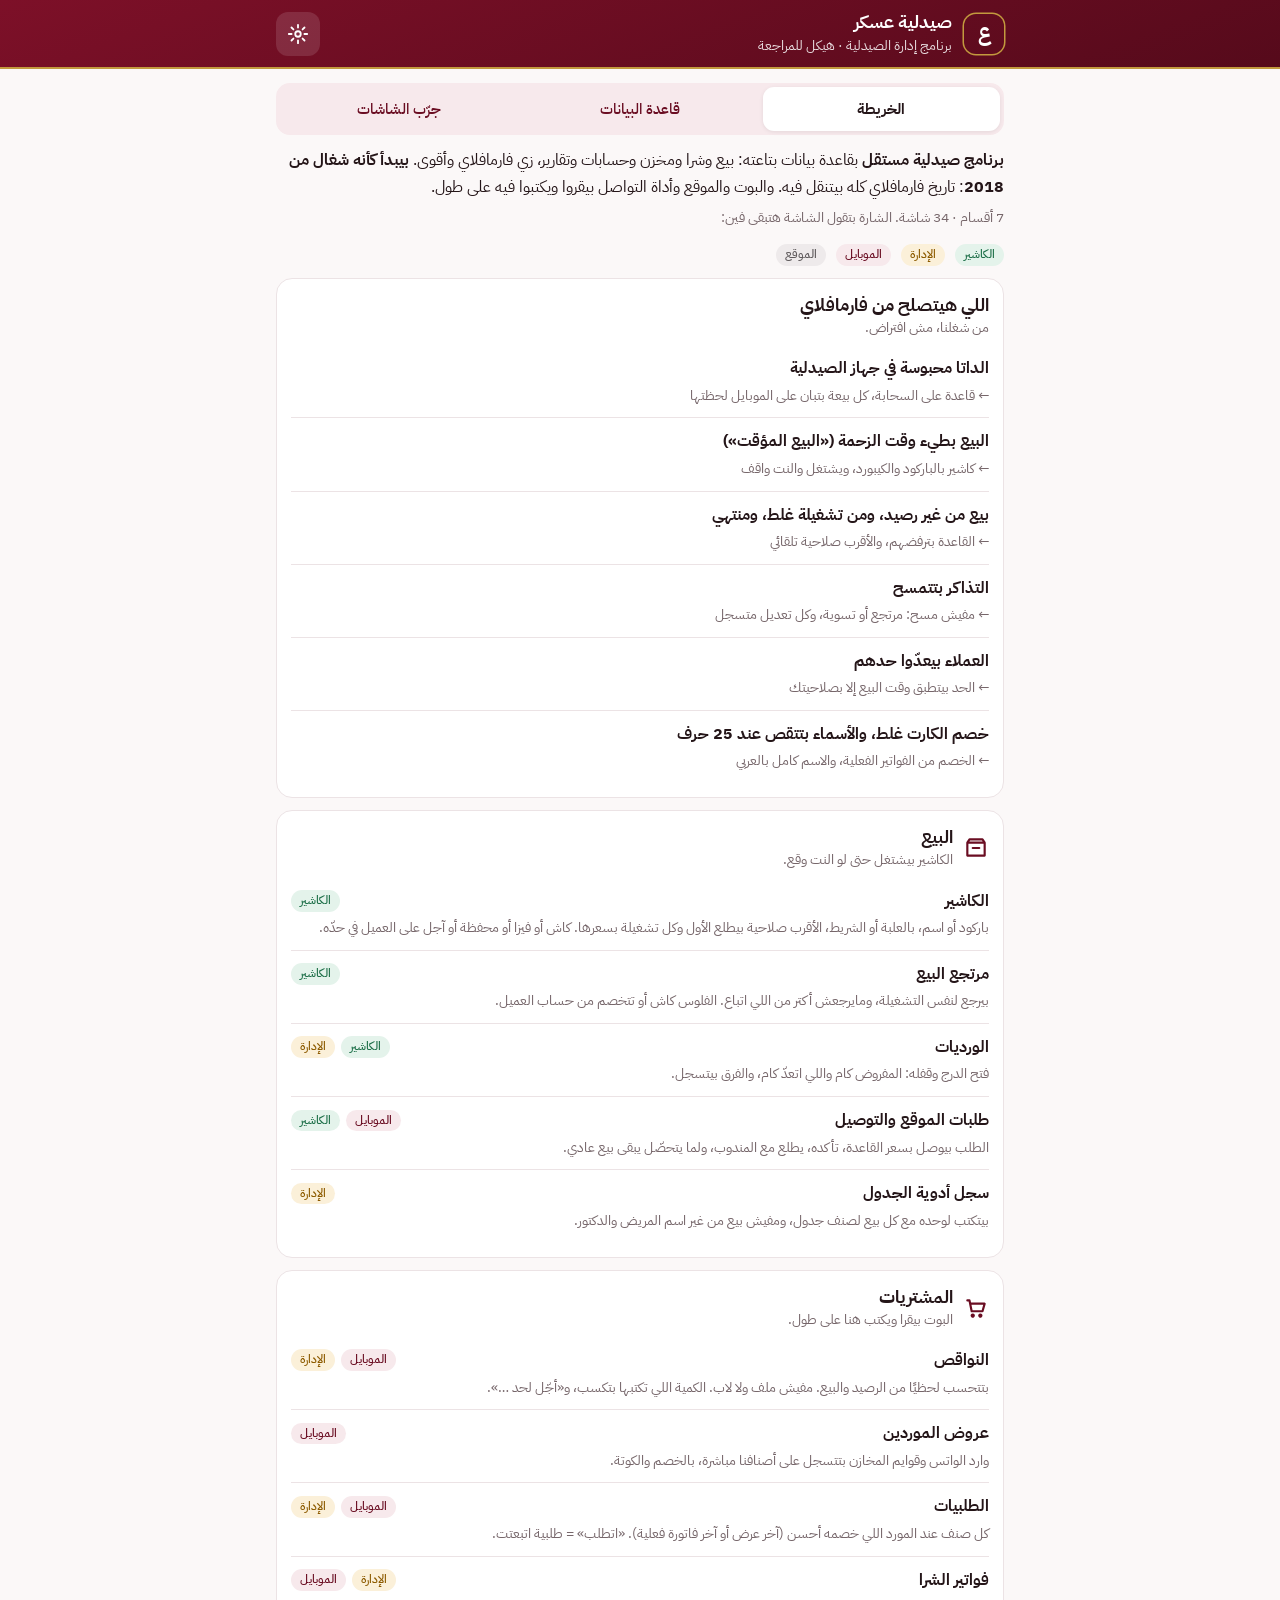
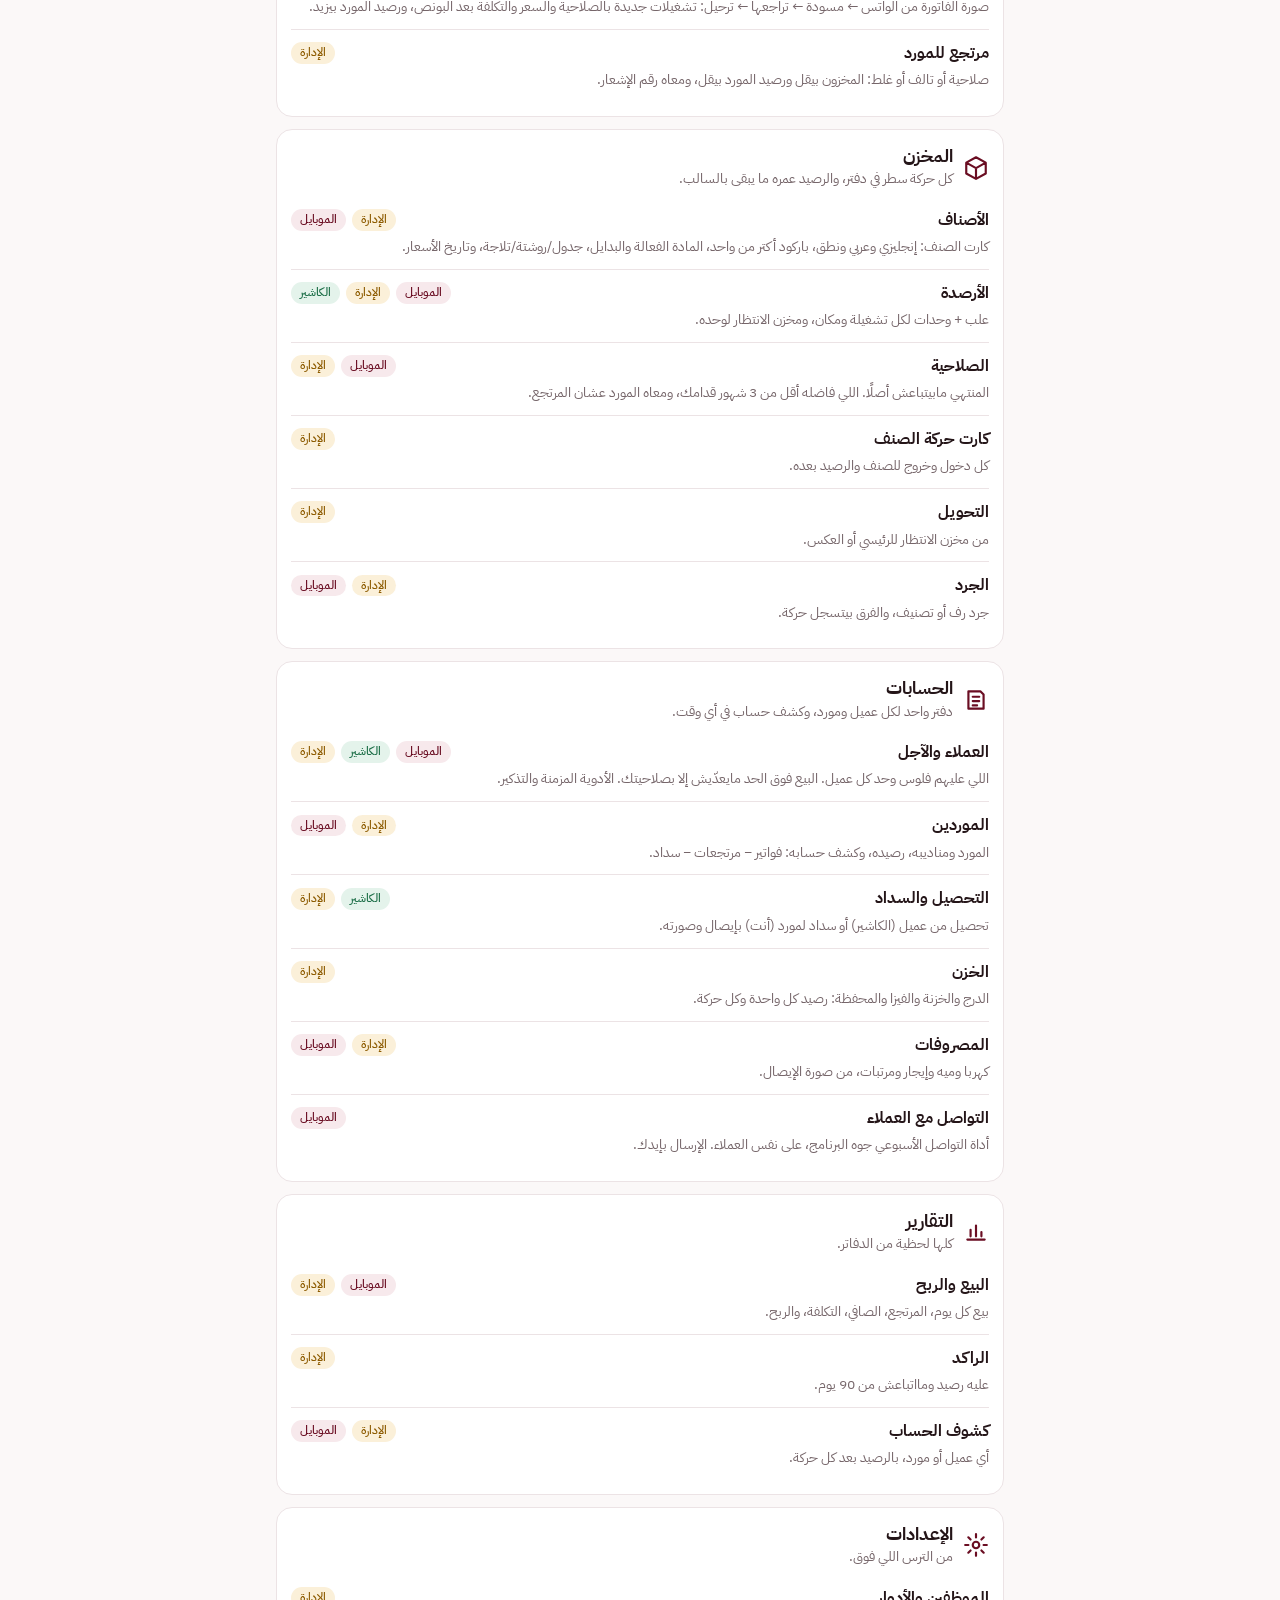
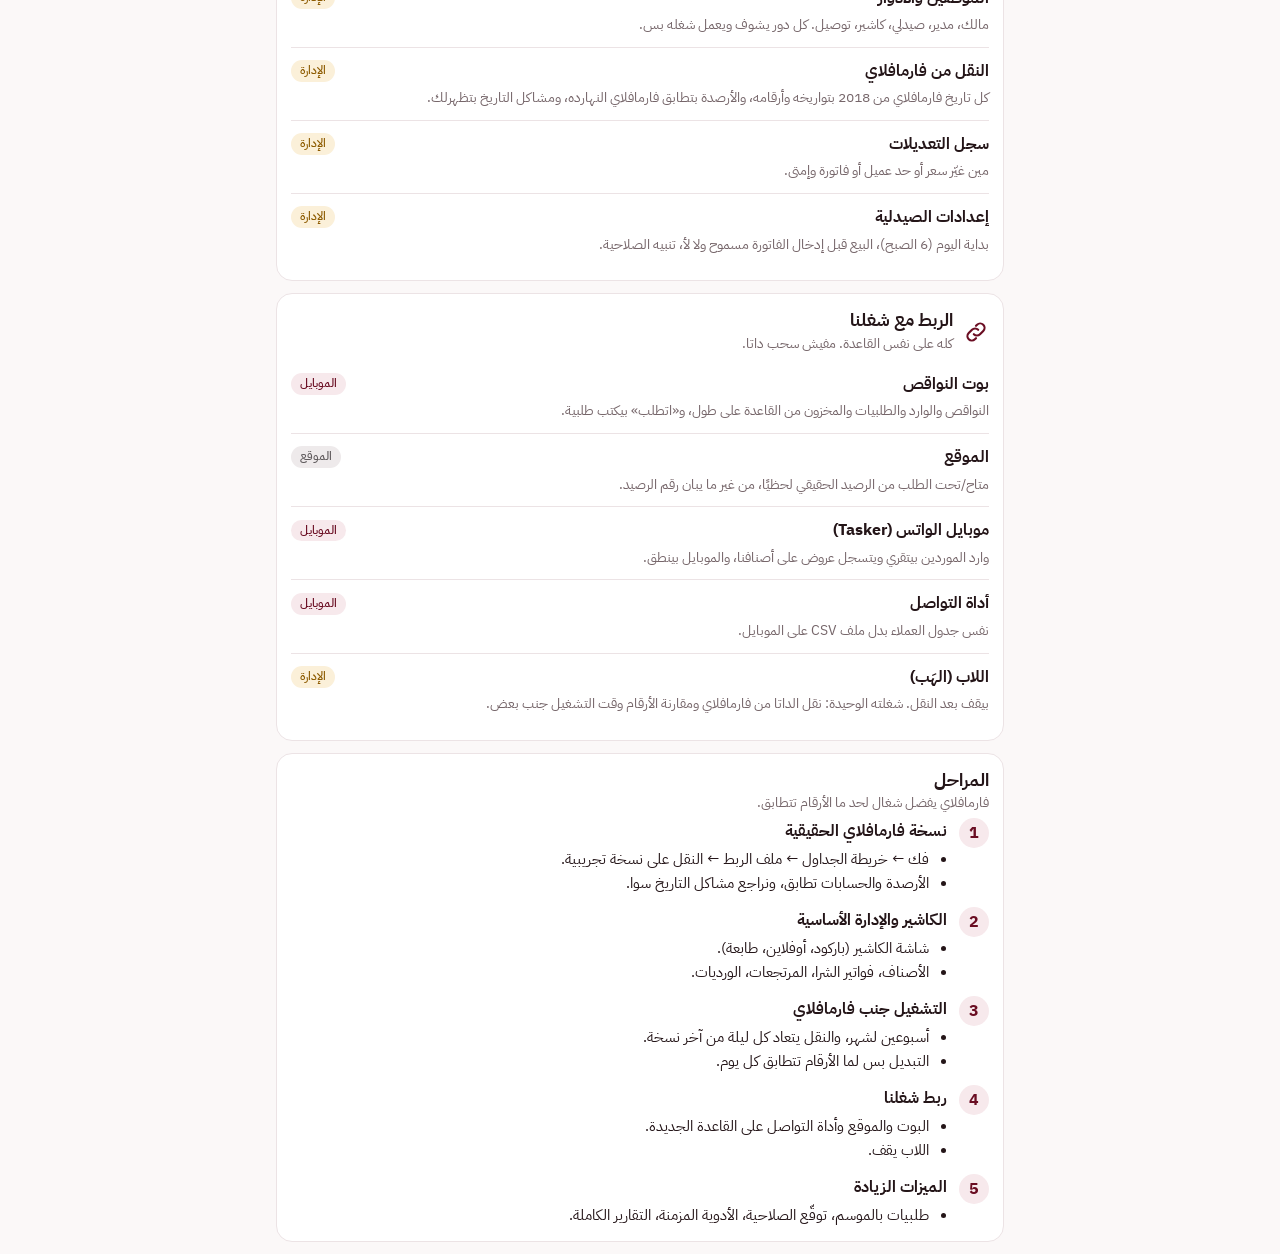
==== pharmacy-system/app/index.html @ 9828b098 "Import PharmaFly history so the new system starts as if running since 2018 The owner wants the stand" ====
<!doctype html>
<html lang="ar" dir="rtl">
<head>
<meta charset="utf-8">
<meta name="viewport" content="width=device-width, initial-scale=1, viewport-fit=cover">
<title>نظام صيدلية عسكر</title>
<meta name="claude:viewport-fit-sides" content="cover">
<meta name="theme-color" content="#7d1028">
<link rel="preconnect" href="https://fonts.googleapis.com">
<link rel="preconnect" href="https://fonts.gstatic.com" crossorigin>
<link href="https://fonts.googleapis.com/css2?family=IBM+Plex+Sans+Arabic:wght@400;500;700&family=IBM+Plex+Mono:wght@400;500&display=swap" rel="stylesheet">
<style>
/* Layout: برنامج صيدلية مستقل. 3 طرق عرض: الخريطة (الأقسام والشاشات)، القاعدة (الجداول والقواعد)، جرّب الشاشات.
   الألوان نفس tokens بوت النواقص (ar/app.css)، ومعاها نسخة ليلي. */
:root {
  --crimson: #7d1028;
  --crimson-deep: #560a1b;
  --accent-ink: #6a0d22;
  --rose: #f7e9ec;
  --rose-line: #ead2d8;
  --gold: #c39a3e;
  --paper: #fbf8f8;
  --card: #ffffff;
  --ink: #241518;
  --muted: #76666a;
  --line: #ece3e5;
  --good: #1d6f48;
  --good-bg: #e4f3eb;
  --warn: #8d5b00;
  --warn-bg: #fbf0d9;
  --bad: #a3162f;
  --bad-bg: #fbe4e8;
  --idle: #5f5a5c;
  --idle-bg: #eeeaeb;
  --on-bar: #ffffff;
  --bar: #7d1028;
  --font: 'IBM Plex Sans Arabic', system-ui, -apple-system, 'Segoe UI', Tahoma, sans-serif;
  --mono: 'IBM Plex Mono', ui-monospace, 'SFMono-Regular', Menlo, Consolas, monospace;
  --radius: 16px;
  --nav-h: 68px;
}
@media (prefers-color-scheme: dark) {
  :root:not([data-theme="light"]) {
    --crimson: #7d1028; --crimson-deep: #4a0817; --accent-ink: #f2a7b6; --rose: #3a1f26; --rose-line: #55313b;
    --gold: #d4b05a; --paper: #171012; --card: #22181b; --ink: #f4eaec; --muted: #bba8ad; --line: #3a2b2f;
    --good: #7fd6a6; --good-bg: #173326; --warn: #f1c86f; --warn-bg: #3a2d10; --bad: #ff9aab; --bad-bg: #401a22;
    --idle: #c9c0c2; --idle-bg: #34292c; --on-bar: #ffffff; --bar: #c4465f; color-scheme: dark;
  }
}
:root[data-theme="dark"] {
  --crimson: #7d1028; --crimson-deep: #4a0817; --accent-ink: #f2a7b6; --rose: #3a1f26; --rose-line: #55313b;
  --gold: #d4b05a; --paper: #171012; --card: #22181b; --ink: #f4eaec; --muted: #bba8ad; --line: #3a2b2f;
  --good: #7fd6a6; --good-bg: #173326; --warn: #f1c86f; --warn-bg: #3a2d10; --bad: #ff9aab; --bad-bg: #401a22;
  --idle: #c9c0c2; --idle-bg: #34292c; --on-bar: #ffffff; --bar: #c4465f; color-scheme: dark;
}
* { box-sizing: border-box; }
html { -webkit-tap-highlight-color: transparent; }
body { margin: 0; font-family: var(--font); font-size: 16px; line-height: 1.65; background: var(--paper); color: var(--ink); }
body.try { padding-bottom: calc(var(--nav-h) + 16px + env(safe-area-inset-bottom, 0px)); }
body::before { content: ""; position: fixed; inset: 0 0 auto; height: env(safe-area-inset-top, 0px); z-index: 30; background: var(--crimson); }
.wrap { max-width: 760px; margin: 0 auto; padding-left: max(16px, env(safe-area-inset-left, 0px)); padding-right: max(16px, env(safe-area-inset-right, 0px)); }
button { font: inherit; cursor: pointer; }
:focus-visible { outline: 3px solid var(--gold); outline-offset: 2px; }
h1, h2, h3 { text-wrap: balance; line-height: 1.35; }
h2 { font-size: 1.12rem; margin: 0; }
h3 { font-size: 0.98rem; margin: 0; }
p { margin: 0; }
.hint { color: var(--muted); font-size: 0.9rem; }
.num, .stat b { font-variant-numeric: tabular-nums; direction: ltr; unicode-bidi: isolate; }
.mono { font-family: var(--mono); font-size: 0.78rem; direction: ltr; unicode-bidi: isolate; color: var(--muted); overflow-wrap: anywhere; }

/* app bar */
.appbar { position: sticky; top: env(safe-area-inset-top, 0px); z-index: 20; background: linear-gradient(160deg, var(--crimson) 0%, var(--crimson-deep) 100%); color: var(--on-bar); border-bottom: 2px solid var(--gold); }
.appbar .wrap { display: flex; align-items: center; gap: 12px; padding-block: 10px; }
.mark { width: 40px; height: 40px; flex: none; border-radius: 12px; display: grid; place-items: center; box-shadow: 0 0 0 1.5px var(--gold); font-weight: 700; font-size: 1.25rem; }
.appbar .titles { flex: 1; min-width: 0; }
.appbar h1 { margin: 0; font-size: 1.15rem; }
.appbar p { font-size: 0.85rem; opacity: 0.85; }
.icon-btn { width: 44px; height: 44px; flex: none; border: 0; border-radius: 12px; display: grid; place-items: center; background: rgba(255,255,255,.12); color: var(--on-bar); }
.icon-btn[aria-pressed="true"] { background: rgba(255,255,255,.28); }
.icon-btn svg { width: 22px; height: 22px; }

/* modes */
.modes { display: flex; gap: 4px; padding: 4px; margin-block: 14px 12px; background: var(--rose); border-radius: 14px; }
.modes button { flex: 1; min-height: 44px; border: 0; border-radius: 11px; background: transparent; color: var(--accent-ink); font-weight: 500; font-size: 0.92rem; }
.modes button[aria-pressed="true"] { background: var(--card); color: var(--ink); font-weight: 700; box-shadow: 0 1px 4px rgba(0,0,0,.08); }
.banner { font-size: 0.85rem; color: var(--warn); background: var(--warn-bg); border-radius: 10px; padding: 8px 12px; margin-bottom: 12px; }

/* badges */
.badge { display: inline-flex; align-items: center; padding: 1px 9px; border-radius: 999px; font-size: 0.75rem; font-weight: 500; white-space: nowrap; }
.a-pos { color: var(--good); background: var(--good-bg); }
.a-admin { color: var(--warn); background: var(--warn-bg); }
.a-mobile { color: var(--accent-ink); background: var(--rose); }
.a-web { color: var(--idle); background: var(--idle-bg); }
.legend { display: flex; flex-wrap: wrap; gap: 6px 10px; margin-top: 8px; }

/* map + db */
.lead { display: grid; gap: 6px; margin-bottom: 12px; }
.section { background: var(--card); border: 1px solid var(--line); border-radius: var(--radius); padding: 14px; margin-bottom: 12px; }
.section > header { display: flex; align-items: center; gap: 10px; margin-bottom: 4px; }
.section > header svg { width: 26px; height: 26px; color: var(--accent-ink); flex: none; }
.section > header .why { font-size: 0.85rem; color: var(--muted); }
.rows { display: grid; margin-top: 6px; }
.row { display: grid; grid-template-columns: minmax(0, 1fr) auto; gap: 2px 10px; padding-block: 10px; border-top: 1px solid var(--line); }
.row:first-child { border-top: 0; }
.row .name { font-weight: 700; min-width: 0; }
.row .tags { display: flex; gap: 6px; flex-wrap: wrap; justify-content: flex-end; align-items: center; }
.row .what { grid-column: 1 / -1; color: var(--muted); font-size: 0.9rem; min-width: 0; }
.row .mono { grid-column: 1 / -1; }
.rules { margin: 0; padding-inline-start: 20px; display: grid; gap: 6px; }
.rules li::marker { color: var(--gold); font-weight: 700; }
.flow { display: grid; gap: 6px; margin-top: 8px; }
.flow .step { display: grid; grid-template-columns: auto minmax(0, 1fr); gap: 10px; align-items: start; }
.flow .step b { color: var(--accent-ink); }
.flow .arrow { color: var(--gold); font-weight: 700; }
.phases { display: grid; gap: 12px; }
.phase { display: grid; grid-template-columns: auto minmax(0, 1fr); gap: 4px 12px; align-items: start; }
.phase .k { width: 30px; height: 30px; border-radius: 50%; display: grid; place-items: center; background: var(--rose); color: var(--accent-ink); font-weight: 700; }
.phase .goal { font-weight: 700; }
.phase ul { margin: 2px 0 0; padding-inline-start: 18px; font-size: 0.92rem; }

/* try */
.chips { display: flex; gap: 6px; overflow-x: auto; padding-bottom: 6px; margin-bottom: 10px; scrollbar-width: thin; }
.chip { flex: none; min-height: 40px; border: 1px solid var(--rose-line); background: var(--rose); color: var(--accent-ink); border-radius: 999px; padding: 4px 14px; font-size: 0.9rem; }
.chip[aria-pressed="true"] { background: var(--crimson); border-color: var(--crimson); color: var(--on-bar); }
.card { background: var(--card); border: 1px solid var(--line); border-radius: var(--radius); padding: 14px; margin-bottom: 12px; }
.card > header { display: flex; justify-content: space-between; align-items: center; gap: 8px; flex-wrap: wrap; margin-bottom: 6px; }
.list { display: grid; margin-top: 8px; }
.item { display: grid; grid-template-columns: minmax(0, 1fr) auto; gap: 0 10px; padding-block: 9px; border-top: 1px solid var(--line); }
.item:first-child { border-top: 0; }
.item .t { font-weight: 500; min-width: 0; overflow-wrap: anywhere; }
.item .s { color: var(--muted); font-size: 0.85rem; grid-column: 1; min-width: 0; }
.item .v { grid-row: 1 / span 2; grid-column: 2; align-self: center; text-align: left; font-weight: 700; }
.item.total { border-top: 2px solid var(--ink); }
.pill { font-size: 0.75rem; padding: 1px 8px; border-radius: 999px; font-weight: 500; white-space: nowrap; }
.p-red { color: var(--bad); background: var(--bad-bg); }
.p-yellow { color: var(--warn); background: var(--warn-bg); }
.p-green { color: var(--good); background: var(--good-bg); }
.stats { display: grid; grid-template-columns: repeat(3, minmax(0, 1fr)); gap: 8px; margin-block: 8px; }
.stat { background: var(--rose); border-radius: 12px; padding: 8px 10px; min-width: 0; }
.stat b { display: block; font-size: 1.15rem; color: var(--accent-ink); }
.stat span { font-size: 0.8rem; color: var(--muted); }
.meter { display: block; height: 8px; border-radius: 99px; background: var(--line); overflow: hidden; margin-top: 4px; }
.meter i { display: block; height: 100%; background: var(--good); border-radius: 99px; }
.meter i.over { background: var(--bad); }
.meter i.near { background: var(--warn); }
.bars { display: grid; grid-template-columns: repeat(9, minmax(0, 1fr)); gap: 6px; align-items: end; height: 120px; margin-top: 10px; }
.bars div { display: grid; grid-template-rows: 1fr auto; height: 100%; gap: 4px; min-width: 0; }
.bars i { align-self: end; display: block; background: var(--bar); border-radius: 6px 6px 2px 2px; }
.bars i.now { background: var(--gold); }
.bars span { font-size: 0.7rem; color: var(--muted); text-align: center; font-variant-numeric: tabular-nums; }
.btnrow { display: flex; gap: 8px; flex-wrap: wrap; margin-top: 10px; }
.btn { min-height: 44px; border: 0; border-radius: 12px; padding: 8px 14px; background: var(--crimson); color: var(--on-bar); font-weight: 500; }
.btn.ghost { background: var(--rose); color: var(--accent-ink); }
.note { font-size: 0.85rem; color: var(--muted); border-top: 1px dashed var(--line); margin-top: 10px; padding-top: 8px; }
.scan { display: flex; align-items: center; gap: 8px; border: 1px dashed var(--rose-line); border-radius: 12px; padding: 10px 12px; color: var(--muted); margin-bottom: 4px; }
.scan svg { width: 22px; height: 22px; flex: none; color: var(--accent-ink); }
.offline { display: flex; align-items: center; gap: 8px; font-size: 0.85rem; color: var(--warn); background: var(--warn-bg); border-radius: 10px; padding: 6px 10px; margin-bottom: 8px; }
.offline::before { content: ""; width: 8px; height: 8px; border-radius: 50%; background: var(--warn); flex: none; }

/* bottom nav */
.bottomnav { position: fixed; inset: auto 0 0; z-index: 25; background: var(--card); border-top: 1px solid var(--line); padding-bottom: env(safe-area-inset-bottom, 0px); padding-left: max(4px, env(safe-area-inset-left, 0px)); padding-right: max(4px, env(safe-area-inset-right, 0px)); }
.bottomnav .in { max-width: 760px; margin: 0 auto; display: grid; grid-template-columns: repeat(5, 1fr); height: var(--nav-h); }
.bottomnav button { border: 0; background: transparent; color: var(--muted); display: grid; place-items: center; align-content: center; gap: 2px; font-size: 0.8rem; min-width: 0; }
.bottomnav button svg { width: 24px; height: 24px; }
.bottomnav button[aria-pressed="true"] { color: var(--accent-ink); font-weight: 700; }
@media (prefers-reduced-motion: no-preference) { .chip, .modes button, .bottomnav button { transition: background .15s, color .15s; } }
</style>
</head>
<body>
<header class="appbar">
  <div class="wrap">
    <div class="mark" aria-hidden="true">ع</div>
    <div class="titles">
      <h1>صيدلية عسكر</h1>
      <p>برنامج إدارة الصيدلية · هيكل للمراجعة</p>
    </div>
    <button id="gearBtn" class="icon-btn" type="button" aria-pressed="false" aria-label="الإعدادات" title="الإعدادات">
      <svg viewBox="0 0 24 24" aria-hidden="true"><circle cx="12" cy="12" r="3" fill="none" stroke="currentColor" stroke-width="2"/><path d="M12 2v3M12 19v3M2 12h3M19 12h3M4.9 4.9l2.1 2.1M17 17l2.1 2.1M4.9 19.1L7 17M17 7l2.1-2.1" stroke="currentColor" stroke-width="2" stroke-linecap="round"/></svg>
    </button>
  </div>
</header>

<div class="wrap">
  <div class="modes" role="group" aria-label="طريقة العرض">
    <button id="modeMap" type="button" aria-pressed="true">الخريطة</button>
    <button id="modeDb" type="button" aria-pressed="false">قاعدة البيانات</button>
    <button id="modeTry" type="button" aria-pressed="false">جرّب الشاشات</button>
  </div>
  <main id="mapView"></main>
  <main id="dbView" hidden></main>
  <main id="tryView" hidden>
    <p class="banner">كل الأرقام والأسماء هنا أمثلة للتوضيح، مش داتا الصيدلية.</p>
    <div id="chips" class="chips" role="group" aria-label="شاشات القسم"></div>
    <div id="panel"></div>
  </main>
</div>

<nav class="bottomnav" id="bottomNav" aria-label="الأقسام" hidden><div class="in" id="navIn"></div></nav>

<script>
'use strict';
// ====================================================================================================
// الهيكل كله هنا: الأقسام ← الشاشات. لكل شاشة: بتعمل إيه، فين (كاشير/إدارة/موبايل/موقع)، وجداولها في القاعدة.
// ====================================================================================================
const APP = {
  pos: ['الكاشير', 'a-pos'],
  admin: ['الإدارة', 'a-admin'],
  mobile: ['الموبايل', 'a-mobile'],
  web: ['الموقع', 'a-web']
};
const ICON = {
  sales: '<path d="M4 7h16v12H4zM4 7l2-3h12l2 3M9 12h6" fill="none" stroke="currentColor" stroke-width="2" stroke-linejoin="round" stroke-linecap="round"/>',
  purchases: '<path d="M4 5h2l2 10h10l2-7H7M10 19a1 1 0 1 0 0 .01M17 19a1 1 0 1 0 0 .01" fill="none" stroke="currentColor" stroke-width="2" stroke-linejoin="round" stroke-linecap="round"/>',
  stock: '<path d="M3 8l9-5 9 5v10l-9 5-9-5zM3 8l9 5 9-5M12 13v10" fill="none" stroke="currentColor" stroke-width="2" stroke-linejoin="round"/>',
  accounts: '<path d="M5 4h11l3 3v13H5zM9 9h6M9 13h6M9 17h4" fill="none" stroke="currentColor" stroke-width="2" stroke-linejoin="round" stroke-linecap="round"/>',
  reports: '<path d="M4 19h16M7 16V10M12 16V6M17 16v-4" fill="none" stroke="currentColor" stroke-width="2" stroke-linejoin="round" stroke-linecap="round"/>',
  settings: '<circle cx="12" cy="12" r="3" fill="none" stroke="currentColor" stroke-width="2"/><path d="M12 2v3M12 19v3M2 12h3M19 12h3M4.9 4.9l2.1 2.1M17 17l2.1 2.1M4.9 19.1L7 17M17 7l2.1-2.1" stroke="currentColor" stroke-width="2" stroke-linecap="round"/>',
  links: '<path d="M10 14a4 4 0 0 0 5.7 0l3-3a4 4 0 0 0-5.7-5.7l-1 1M14 10a4 4 0 0 0-5.7 0l-3 3a4 4 0 0 0 5.7 5.7l1-1" fill="none" stroke="currentColor" stroke-width="2" stroke-linecap="round"/>',
  scan: '<path d="M4 7V4h3M17 4h3v3M20 17v3h-3M7 20H4v-3M7 8v8M10 8v8M13 8v8M16 8v8" fill="none" stroke="currentColor" stroke-width="2" stroke-linecap="round"/>'
};

const SECTIONS = [
  {
    id: 'sales', label: 'البيع', icon: 'sales', why: 'الكاشير بيشتغل حتى لو النت وقع.',
    tabs: [
      { id: 'pos', label: 'الكاشير', apps: ['pos'], db: 'post_sale · sales · sale_lines · sale_payments', what: 'باركود أو اسم، بالعلبة أو الشريط، الأقرب صلاحية بيطلع الأول وكل تشغيلة بسعرها. كاش أو فيزا أو محفظة أو آجل على العميل في حدّه.' },
      { id: 'sreturn', label: 'مرتجع البيع', apps: ['pos'], db: 'post_sale_return · sale_returns', what: 'بيرجع لنفس التشغيلة، ومايرجعش أكتر من اللي اتباع. الفلوس كاش أو تتخصم من حساب العميل.' },
      { id: 'shifts', label: 'الورديات', apps: ['pos', 'admin'], db: 'open_shift · close_shift · shifts', what: 'فتح الدرج وقفله: المفروض كام واللي اتعدّ كام، والفرق بيتسجل.' },
      { id: 'online', label: 'طلبات الموقع والتوصيل', apps: ['mobile', 'pos'], db: 'online_orders · store_place_order', what: 'الطلب بيوصل بسعر القاعدة، تأكده، يطلع مع المندوب، ولما يتحصّل يبقى بيع عادي.' },
      { id: 'controlled', label: 'سجل أدوية الجدول', apps: ['admin'], db: 'controlled_register', what: 'بيتكتب لوحده مع كل بيع لصنف جدول، ومفيش بيع من غير اسم المريض والدكتور.' }
    ]
  },
  {
    id: 'purchases', label: 'المشتريات', icon: 'purchases', why: 'البوت بيقرا ويكتب هنا على طول.',
    tabs: [
      { id: 'shortages', label: 'النواقص', apps: ['mobile', 'admin'], db: 'v_shortages · item_stock_rules · shortage_marks', what: 'بتتحسب لحظيًا من الرصيد والبيع. مفيش ملف ولا لاب. الكمية اللي تكتبها بتكسب، و«أجّل لحد …».' },
      { id: 'offers', label: 'عروض الموردين', apps: ['mobile'], db: 'supplier_offers · supplier_item_names', what: 'وارد الواتس وقوايم المخازن بتتسجل على أصنافنا مباشرة، بالخصم والكوتة.' },
      { id: 'orders', label: 'الطلبيات', apps: ['mobile', 'admin'], db: 'purchase_orders · v_best_offer', what: 'كل صنف عند المورد اللي خصمه أحسن (آخر عرض أو آخر فاتورة فعلية). «اتطلب» = طلبية اتبعتت.' },
      { id: 'pinvoices', label: 'فواتير الشرا', apps: ['admin', 'mobile'], db: 'post_purchase_invoice · purchase_invoices', what: 'صورة الفاتورة من الواتس ← مسودة ← تراجعها ← ترحيل: تشغيلات جديدة بالصلاحية والسعر والتكلفة بعد البونص، ورصيد المورد بيزيد.' },
      { id: 'preturns', label: 'مرتجع للمورد', apps: ['admin'], db: 'post_purchase_return · purchase_returns', what: 'صلاحية أو تالف أو غلط: المخزون بيقل ورصيد المورد بيقل، ومعاه رقم الإشعار.' }
    ]
  },
  {
    id: 'stock', label: 'المخزن', icon: 'stock', why: 'كل حركة سطر في دفتر، والرصيد عمره ما يبقى بالسالب.',
    tabs: [
      { id: 'items', label: 'الأصناف', apps: ['admin', 'mobile'], db: 'items · item_barcodes · generics · price_changes', what: 'كارت الصنف: إنجليزي وعربي ونطق، باركود أكتر من واحد، المادة الفعالة والبدايل، جدول/روشتة/تلاجة، وتاريخ الأسعار.' },
      { id: 'balances', label: 'الأرصدة', apps: ['mobile', 'admin', 'pos'], db: 'v_stock · stock_balances', what: 'علب + وحدات لكل تشغيلة ومكان، ومخزن الانتظار لوحده.' },
      { id: 'expiry', label: 'الصلاحية', apps: ['mobile', 'admin'], db: 'v_expiring', what: 'المنتهي مابيتباعش أصلًا. اللي فاضله أقل من 3 شهور قدامك، ومعاه المورد عشان المرتجع.' },
      { id: 'itemcard', label: 'كارت حركة الصنف', apps: ['admin'], db: 'v_item_card · stock_moves', what: 'كل دخول وخروج للصنف والرصيد بعده.' },
      { id: 'transfers', label: 'التحويل', apps: ['admin'], db: 'post_transfer · transfers', what: 'من مخزن الانتظار للرئيسي أو العكس.' },
      { id: 'counts', label: 'الجرد', apps: ['admin', 'mobile'], db: 'post_stock_count · stock_counts', what: 'جرد رف أو تصنيف، والفرق بيتسجل حركة.' }
    ]
  },
  {
    id: 'accounts', label: 'الحسابات', icon: 'accounts', why: 'دفتر واحد لكل عميل ومورد، وكشف حساب في أي وقت.',
    tabs: [
      { id: 'customers', label: 'العملاء والآجل', apps: ['mobile', 'pos', 'admin'], db: 'customers · party_ledger · v_customer_dues', what: 'اللي عليهم فلوس وحد كل عميل. البيع فوق الحد مايعدّيش إلا بصلاحيتك. الأدوية المزمنة والتذكير.' },
      { id: 'suppliers', label: 'الموردين', apps: ['admin', 'mobile'], db: 'suppliers · supplier_reps · v_supplier_balances', what: 'المورد ومناديبه، رصيده، وكشف حسابه: فواتير − مرتجعات − سداد.' },
      { id: 'payments', label: 'التحصيل والسداد', apps: ['pos', 'admin'], db: 'post_payment · payments', what: 'تحصيل من عميل (الكاشير) أو سداد لمورد (أنت) بإيصال وصورته.' },
      { id: 'cash', label: 'الخزن', apps: ['admin'], db: 'cash_accounts · money_moves · v_cash_balances', what: 'الدرج والخزنة والفيزا والمحفظة: رصيد كل واحدة وكل حركة.' },
      { id: 'expenses', label: 'المصروفات', apps: ['admin', 'mobile'], db: 'post_expense · expenses', what: 'كهربا وميه وإيجار ومرتبات، من صورة الإيصال.' },
      { id: 'outreach', label: 'التواصل مع العملاء', apps: ['mobile'], db: 'outreach_cycles · outreach_log', what: 'أداة التواصل الأسبوعي جوه البرنامج، على نفس العملاء. الإرسال بإيدك.' }
    ]
  },
  {
    id: 'reports', label: 'التقارير', icon: 'reports', why: 'كلها لحظية من الدفاتر.',
    tabs: [
      { id: 'daily', label: 'البيع والربح', apps: ['mobile', 'admin'], db: 'v_sales_daily', what: 'بيع كل يوم، المرتجع، الصافي، التكلفة، والربح.' },
      { id: 'slow', label: 'الراكد', apps: ['admin'], db: 'v_slow_movers', what: 'عليه رصيد ومااتباعش من 90 يوم.' },
      { id: 'statements', label: 'كشوف الحساب', apps: ['admin', 'mobile'], db: 'v_party_statement', what: 'أي عميل أو مورد، بالرصيد بعد كل حركة.' }
    ]
  },
  {
    id: 'settings', label: 'الإعدادات', icon: 'settings', viaGear: true, why: 'من الترس اللي فوق.',
    tabs: [
      { id: 'staff', label: 'الموظفين والأدوار', apps: ['admin'], db: 'staff · RLS', what: 'مالك، مدير، صيدلي، كاشير، توصيل. كل دور يشوف ويعمل شغله بس.' },
      { id: 'import', label: 'النقل من فارمافلاي', apps: ['admin'], db: 'import_history · stage · import_issues', what: 'كل تاريخ فارمافلاي من 2018 بتواريخه وأرقامه، والأرصدة بتطابق فارمافلاي النهارده، ومشاكل التاريخ بتظهرلك.' },
      { id: 'audit', label: 'سجل التعديلات', apps: ['admin'], db: 'audit_log', what: 'مين غيّر سعر أو حد عميل أو فاتورة وإمتى.' },
      { id: 'pref', label: 'إعدادات الصيدلية', apps: ['admin'], db: 'settings', what: 'بداية اليوم (6 الصبح)، البيع قبل إدخال الفاتورة مسموح ولا لأ، تنبيه الصلاحية.' }
    ]
  },
  {
    id: 'links', label: 'الربط مع شغلنا', icon: 'links', mapOnly: true, why: 'كله على نفس القاعدة. مفيش سحب داتا.',
    tabs: [
      { id: 'bot', label: 'بوت النواقص', apps: ['mobile'], db: 'v_shortages · supplier_offers · purchase_orders', what: 'النواقص والوارد والطلبيات والمخزون من القاعدة على طول، و«اتطلب» بيكتب طلبية.' },
      { id: 'store', label: 'الموقع', apps: ['web'], db: 'store_catalog · store_place_order', what: 'متاح/تحت الطلب من الرصيد الحقيقي لحظيًا، من غير ما يبان رقم الرصيد.' },
      { id: 'tasker', label: 'موبايل الواتس (Tasker)', apps: ['mobile'], db: 'device_keys · supplier_offers', what: 'وارد الموردين بيتقري ويتسجل عروض على أصنافنا، والموبايل بينطق.' },
      { id: 'contacts', label: 'أداة التواصل', apps: ['mobile'], db: 'customers · outreach_log', what: 'نفس جدول العملاء بدل ملف CSV على الموبايل.' },
      { id: 'laptop', label: 'اللاب (الهَب)', apps: ['admin'], db: '—', what: 'بيقف بعد النقل. شغلته الوحيدة: نقل الداتا من فارمافلاي ومقارنة الأرقام وقت التشغيل جنب بعض.' }
    ]
  }
];

const FIXES = [
  ['الداتا محبوسة في جهاز الصيدلية', 'قاعدة على السحابة، كل بيعة بتبان على الموبايل لحظتها'],
  ['البيع بطيء وقت الزحمة («البيع المؤقت»)', 'كاشير بالباركود والكيبورد، ويشتغل والنت واقف'],
  ['بيع من غير رصيد، ومن تشغيلة غلط، ومنتهي', 'القاعدة بترفضهم، والأقرب صلاحية تلقائي'],
  ['التذاكر بتتمسح', 'مفيش مسح: مرتجع أو تسوية، وكل تعديل متسجل'],
  ['العملاء بيعدّوا حدهم', 'الحد بيتطبق وقت البيع إلا بصلاحيتك'],
  ['خصم الكارت غلط، والأسماء بتتقص عند 25 حرف', 'الخصم من الفواتير الفعلية، والاسم كامل بالعربي']
];

const RULES = [
  'كل حركة مخزون أو فلوس = سطر في دفتر. الدفتر مابيتعدلش ولا بيتمسح، والغلط بيتصلح بمرتجع أو تسوية.',
  'الدفاتر مابيكتبش فيها غير دوال الترحيل، في عملية واحدة: يا الفاتورة كلها تتسجل يا ولا حاجة.',
  'المستند بعد الترحيل مابيتعدلش، ورقمه مسلسل لكل نوع وسنة من غير فراغات.',
  'الرصيد بيتحدث مع كل حركة ومابيبقاش بالسالب. كاشيرين على آخر علبة: واحد بس بيبيع.',
  'الكميات بالوحدة الصغيرة وتتعرض «علب + وحدات». السعر على التشغيلة: القديم بسعره.',
  'المنتهي مابيتباعش، وصنف الجدول مايتباعش من غير روشتة ويتسجل لوحده.',
  'نفس الفاتورة لو اتبعتت مرتين (النت قطع) بتتسجل مرة واحدة.',
  'كل جدول عليه صلاحيات: الكاشير مايشوفش فلوس الموردين، والموقع مايشوفش الأرصدة.'
];

const DB_GROUPS = [
  { name: 'الأساس', file: '01-core', t: 'settings · branches · staff · doc_counters · attachments · audit_log' },
  { name: 'الأصناف', file: '02-catalog', t: 'items · item_barcodes · manufacturers · categories · generics · price_changes' },
  { name: 'العملاء والموردين', file: '03-partners', t: 'customers · customer_meds · suppliers · supplier_reps · supplier_item_names' },
  { name: 'المخزن', file: '04-stock', t: 'locations · batches · stock_moves · stock_balances · transfers · stock_counts' },
  { name: 'الفلوس', file: '05-money', t: 'cash_accounts · payment_methods · shifts · money_moves · party_ledger · party_balances · payments · expenses' },
  { name: 'المشتريات', file: '06-purchases', t: 'purchase_orders · purchase_invoices · purchase_invoice_lines · purchase_returns' },
  { name: 'البيع', file: '07-sales', t: 'sales · sale_lines · sale_payments · sale_returns · controlled_register' },
  { name: 'الربط', file: '08-links', t: 'item_stock_rules · shortage_marks · supplier_offers · online_orders · outreach_* · device_keys' },
  { name: 'التقارير', file: '09-reports', t: 'v_stock · v_expiring · v_item_card · v_sales_daily · v_customer_dues · v_supplier_balances · v_cash_balances · v_slow_movers' },
  { name: 'الأمان', file: '10-security', t: 'RLS · policies · grants' },
  { name: 'النقل من فارمافلاي', file: '11-import', t: 'stage.* · import_history · import_issues · rebuild_balances' }
];

const FLOW = [
  ['فاتورة شرا', 'تشغيلة جديدة (صلاحية + سعر + تكلفة) ← دفتر المخزون + ← رصيد المورد +'],
  ['بيع', 'أقرب صلاحية ← دفتر المخزون − ← الدرج + أو حساب العميل +'],
  ['مرتجع بيع', 'نفس التشغيلة ← دفتر المخزون + ← الدرج − أو حساب العميل −'],
  ['سداد لمورد', 'الخزنة − ← رصيد المورد −'],
  ['جرد', 'الفرق ← دفتر المخزون ±']
];

const PHASES = [
  ['نسخة فارمافلاي الحقيقية', ['فك ← خريطة الجداول ← ملف الربط ← النقل على نسخة تجريبية.', 'الأرصدة والحسابات تطابق، ونراجع مشاكل التاريخ سوا.']],
  ['الكاشير والإدارة الأساسية', ['شاشة الكاشير (باركود، أوفلاين، طابعة).', 'الأصناف، فواتير الشرا، المرتجعات، الورديات.']],
  ['التشغيل جنب فارمافلاي', ['أسبوعين لشهر، والنقل يتعاد كل ليلة من آخر نسخة.', 'التبديل بس لما الأرقام تتطابق كل يوم.']],
  ['ربط شغلنا', ['البوت والموقع وأداة التواصل على القاعدة الجديدة.', 'اللاب يقف.']],
  ['الميزات الزيادة', ['طلبيات بالموسم، توقّع الصلاحية، الأدوية المزمنة، التقارير الكاملة.']]
];

// ---------- أمثلة للشاشات (مش داتا حقيقية) ----------
const esc = (s) => String(s).replace(/[&<>"]/g, (c) => ({ '&': '&amp;', '<': '&lt;', '>': '&gt;', '"': '&quot;' }[c]));
const appTags = (apps) => apps.map((a) => `<span class="badge ${APP[a][1]}">${APP[a][0]}</span>`).join('');
const stat = (v, l) => `<div class="stat"><b>${v}</b><span>${l}</span></div>`;
const num = (v) => `<span class="num">${v}</span>`;
const item = (t, s, v, cls = '') => `<div class="item ${cls}"><span class="t">${t}</span>${s ? `<span class="s">${s}</span>` : ''}<span class="v">${v}</span></div>`;
function due(name, owe, limit) {
  const pct = Math.min(100, Math.round((owe / limit) * 100));
  const cls = owe > limit ? 'over' : pct >= 80 ? 'near' : '';
  const tag = owe > limit ? ' <span class="pill p-red">عدّى الحد</span>' : '';
  return `<div class="item"><span class="t">${name}${tag}</span><span class="s">الحد ${num(limit.toLocaleString('en-US'))}<span class="meter" aria-hidden="true"><i class="${cls}" style="width:${pct}%"></i></span></span><span class="v">${num(owe.toLocaleString('en-US'))}</span></div>`;
}
function bars(rows, nowIndex) {
  return `<div class="bars" role="img" aria-label="البيع بالساعة النهارده (مثال)">${rows.map(([h, v], i) => `<div><i class="${i === nowIndex ? 'now' : ''}" style="height:${v}%"></i><span>${h}</span></div>`).join('')}</div>`;
}

const PANELS = {
  pos: () => `
    <p class="offline">النت واقف: 3 فواتير محفوظة على الجهاز وهتتبعت لوحدها أول ما يرجع</p>
    <div class="scan"><svg viewBox="0 0 24 24" aria-hidden="true">${ICON.scan}</svg>امسح الباركود أو اكتب الاسم…</div>
    <div class="list">
      ${item('AUGMENTIN 1G 14 TAB', 'علبة · تشغيلة 02/2027', num('118.00'))}
      ${item('CONCOR 5MG 30 TAB', 'شريط من 3 · تشغيلة 05/2028 بسعرها القديم', num('31.67'))}
      ${item('الإجمالي', 'العميل: الحاج سيد · عليه 640 من حد 1,000', num('149.67'), 'total')}
    </div>
    <div class="btnrow"><button class="btn" type="button">كاش</button><button class="btn ghost" type="button">فيزا</button><button class="btn ghost" type="button">محفظة</button><button class="btn ghost" type="button">آجل</button></div>`,
  pinvoices: () => `
    <p class="hint">مسودة من صورة على الواتس (مخزن AMG · فاتورة 5521). راجع وبعدين «رحّل».</p>
    <div class="list">
      ${item('PANADOL EXTRA 24 TAB', '10 + 1 بونص · سعر 95 · صلاحية 09/2027', '<span class="pill p-green">خصم 28.2%</span>')}
      ${item('OMEZ 20MG 14 CAP', '5 · سعر 64 · صلاحية 03/2027', '<span class="pill p-green">خصم 26%</span>')}
      ${item('صنف مش معروف', '«اوميجا ٣ كبسول» · اختار الصنف', '<span class="pill p-yellow">راجع</span>')}
      ${item('الإجمالي', 'هيتضاف على حساب المورد', num('1,026.00'), 'total')}
    </div>
    <div class="btnrow"><button class="btn" type="button">رحّل الفاتورة</button><button class="btn ghost" type="button">شوف الصورة</button></div>`,
  shortages: () => `
    <div class="stats">${stat(37, 'ناقص دلوقتي')}${stat(9, 'اتطلب النهارده')}${stat(4, 'متأجل')}</div>
    <div class="list">
      ${item('CONCOR 5MG 30 TAB', 'الرصيد 1 شريط · بيتباع 18 في الشهر · أحسن خصم: نيو سيتي 30%', num('6 علب'))}
      ${item('GLUCOPHAGE 1000MG', 'الرصيد 0 · اتطلب النهارده من رضا عطية', '<span class="pill p-green">اتطلب</span>')}
      ${item('VITACID C 1000 EFF', 'الحد 10 · الرصيد 4', num('3 علب'))}
    </div>
    <p class="note">مفيش ملف ولا انتظار للاب: أول ما تتباع آخر علبة بيظهر هنا.</p>`,
  expiry: () => `
    <div class="stats">${stat(7, 'أقل من شهر')}${stat(23, 'من 1 لـ 3 شهور')}${stat(0, 'اتباع منتهي')}</div>
    <div class="list">
      ${item('OMEZ 20MG 14 CAP', 'صلاحية 12/2026 · من مخزن AMG', '<span class="pill p-red">21 يوم</span>')}
      ${item('VITACID C 1000 EFF', 'صلاحية 03/2027 · من نيو سيتي', '<span class="pill p-yellow">4 شهور</span>')}
    </div>
    <div class="btnrow"><button class="btn" type="button">مرتجع للمورد</button></div>`,
  items: () => `
    <div class="list">
      ${item('PANADOL EXTRA 24 TAB', 'بنادول اكسترا · 3 شرايط في العلبة · باركود 2', num('95.00'))}
      ${item('المادة الفعالة', 'paracetamol + caffeine · أقراص', '<span class="pill p-green">4 بدايل</span>')}
      ${item('آخر تغيير سعر', 'من 90 لـ 95 · من فاتورة شرا 10/11', '')}
      ${item('الرصيد', '8 علب + 1 شريط · أقرب صلاحية 09/2027', '')}
    </div>`,
  customers: () => `
    <div class="stats">${stat(64, 'عليهم فلوس')}${stat('18,450', 'المجموع')}${stat(5, 'عدّوا الحد')}</div>
    <div class="list">
      ${due('الحاج سيد · المنيل', 2350, 2000)}
      ${due('مدام هالة', 1180, 1500)}
      ${due('أ. محمود · شقة 4', 640, 1000)}
    </div>
    <div class="btnrow"><button class="btn" type="button">كشف حساب</button><button class="btn ghost" type="button">تحصيل</button></div>`,
  suppliers: () => `
    <div class="list">
      ${item('ابن سينا', 'آخر فاتورة 10/11 · آخر سداد 03/11', num('42,300'))}
      ${item('فارما', 'آخر فاتورة 11/11 · مرتجع مستني إشعار', num('27,950'))}
      ${item('مخزن AMG', 'آخر فاتورة 09/11', num('8,120'))}
    </div>`,
  daily: () => `
    <div class="stats">${stat('17,725', 'بيع النهارده')}${stat(312, 'فاتورة')}${stat('4,610', 'ربح تقريبي')}</div>
    ${bars([['9', 18], ['11', 42], ['1', 55], ['3', 38], ['5', 47], ['7', 76], ['9', 100], ['11', 64], ['1', 22]], 6)}
    <p class="note">من دفتر البيع لحظيًا. الساعات من 9 الصبح لـ 2 بالليل.</p>`,
  cash: () => `
    <div class="list">
      ${item('درج 1', 'وردية مفتوحة من 9:00', num('3,240.00'))}
      ${item('الخزنة', '', num('41,800.00'))}
      ${item('فيزا', '', num('6,105.00'))}
      ${item('محفظة / InstaPay', '', num('1,330.00'))}
    </div>`,
  import: () => `
    <div class="stats">${stat('876,000', 'فاتورة بيع')}${stat('2018', 'من سنة')}${stat('1:56', 'دقيقة نقل')}</div>
    <div class="list">
      ${item('الرصيد = فارمافلاي', 'كل تشغيلة في كل مخزن', '<span class="pill p-green">مطابق</span>')}
      ${item('حسابات العملاء والموردين', 'تسوية نقل واحدة: 3 عملاء', '<span class="pill p-yellow">راجعها</span>')}
      ${item('بيع من غير رصيد', '214 صنف · أولها 2018-03-04', '<span class="pill p-yellow">تاريخ</span>')}
      ${item('بيع منتهي', '37 صنف', '<span class="pill p-red">تاريخ</span>')}
      ${item('تذاكر اتمسحت', '1,120 رقم ناقص', '<span class="pill p-red">تاريخ</span>')}
    </div>
    <p class="note">الأرقام مثال لشكل الملخص. اللي في «حجم 8 سنين» اتقاس فعلًا على داتا متولّدة.</p>`,
  shifts: () => `
    <div class="list">
      ${item('المفروض في الدرج', 'افتتاح 200 + بيع كاش + تحصيل − مرتجع', num('9,410.00'))}
      ${item('اللي اتعدّ', '', num('9,405.00'))}
      ${item('الفرق', 'بيتسجل حركة على الدرج', '<span class="pill p-red">− 5.00</span>', 'total')}
    </div>`
};

function cardFor(sec, tab) {
  const body = PANELS[tab.id]
    ? PANELS[tab.id]()
    : `<p>${tab.what}</p><p class="note">هتتعمل في: ${tab.apps.map((a) => APP[a][0]).join('، ')}.</p>`;
  return `<section class="card"><header><h2>${tab.label}</h2><span>${appTags(tab.apps)}</span></header>${body}<p class="mono" style="margin-top:8px">${esc(tab.db)}</p></section>`;
}

// ---------- الخريطة ----------
function drawMap() {
  const n = SECTIONS.reduce((a, s) => a + s.tabs.length, 0);
  let html = `<div class="lead">
      <p><b>برنامج صيدلية مستقل</b> بقاعدة بيانات بتاعته: بيع وشرا ومخزن وحسابات وتقارير، زي فارمافلاي وأقوى. <b>بيبدأ كأنه شغال من 2018</b>: تاريخ فارمافلاي كله بيتنقل فيه. والبوت والموقع وأداة التواصل بيقروا ويكتبوا فيه على طول.</p>
      <p class="hint">${SECTIONS.length} أقسام · ${n} شاشة. الشارة بتقول الشاشة هتبقى فين:</p>
      <div class="legend">${Object.keys(APP).map((a) => `<span class="badge ${APP[a][1]}">${APP[a][0]}</span>`).join('')}</div>
    </div>`;
  html += `<section class="section"><header><div><h2>اللي هيتصلح من فارمافلاي</h2><p class="why">من شغلنا، مش افتراض.</p></div></header><div class="rows">${FIXES.map(([a, b]) => `<div class="row"><span class="name">${a}</span><span class="tags"></span><p class="what">← ${b}</p></div>`).join('')}</div></section>`;
  for (const s of SECTIONS) {
    html += `<section class="section" aria-labelledby="sec-${s.id}"><header><svg viewBox="0 0 24 24" aria-hidden="true">${ICON[s.icon]}</svg><div><h2 id="sec-${s.id}">${s.label}</h2><p class="why">${s.why}</p></div></header><div class="rows">`;
    for (const t of s.tabs) {
      html += `<div class="row"><span class="name">${t.label}</span><span class="tags">${appTags(t.apps)}</span><p class="what">${t.what}</p></div>`;
    }
    html += '</div></section>';
  }
  html += `<section class="section"><header><div><h2>المراحل</h2><p class="why">فارمافلاي يفضل شغال لحد ما الأرقام تتطابق.</p></div></header><div class="phases">`;
  PHASES.forEach(([goal, items], i) => {
    html += `<div class="phase"><span class="k">${i + 1}</span><div><p class="goal">${goal}</p><ul>${items.map((x) => `<li>${x}</li>`).join('')}</ul></div></div>`;
  });
  html += '</div></section>';
  document.getElementById('mapView').innerHTML = html;
}

// ---------- القاعدة ----------
function drawDb() {
  let html = `<div class="lead"><p><b>PostgreSQL</b> في مكان لوحده (<span class="mono">schema ph</span>): 57 جدول، 13 تقرير لحظي، 11 دالة ترحيل، ودالة النقل من فارمافلاي. اتجربت على يوم شغل كامل (77 اختبار)، وكاشيرين على آخر علبة، والنقل على تاريخ 2018–2026 (38 اختبار)، وعلى حجم 8 سنين في أقل من دقيقتين.</p></div>
    <section class="section"><header><div><h2>قواعد القاعدة</h2><p class="why">دي اللي بتخليها أثبت من برامج كتير.</p></div></header><ol class="rules">${RULES.map((r) => `<li>${r}</li>`).join('')}</ol></section>
    <section class="section"><header><div><h2>كل مستند بيعمل إيه</h2><p class="why">في عملية واحدة.</p></div></header><div class="flow">${FLOW.map(([a, b]) => `<div class="step"><b>${a}</b><span>${b}</span></div>`).join('')}</div></section>
    <section class="section"><header><div><h2>الجداول</h2><p class="why">11 ملف في الفولدر <span class="mono">pharmacy-system/db</span></p></div></header><div class="rows">`;
  for (const g of DB_GROUPS) {
    html += `<div class="row"><span class="name">${g.name}</span><span class="tags"><span class="mono">${g.file}.sql</span></span><p class="mono">${esc(g.t)}</p></div>`;
  }
  html += '</div></section>';
  document.getElementById('dbView').innerHTML = html;
}

// ---------- جرّب الشاشات ----------
const state = { section: 'sales', tab: { sales: 'pos', purchases: 'shortages', stock: 'items', accounts: 'customers', reports: 'daily', settings: 'staff' } };
const NAV = SECTIONS.filter((s) => !s.mapOnly && !s.viaGear);

function drawNav() {
  document.getElementById('navIn').innerHTML = NAV
    .map((s) => `<button type="button" data-sec="${s.id}" aria-pressed="${state.section === s.id}"><svg viewBox="0 0 24 24" aria-hidden="true">${ICON[s.icon]}</svg><span>${s.label}</span></button>`)
    .join('');
  document.getElementById('gearBtn').setAttribute('aria-pressed', String(state.section === 'settings'));
}
function drawSection() {
  const sec = SECTIONS.find((s) => s.id === state.section);
  const cur = state.tab[sec.id];
  document.getElementById('chips').innerHTML = sec.tabs
    .map((t) => `<button type="button" class="chip" data-tab="${t.id}" aria-pressed="${t.id === cur}">${t.label}</button>`).join('');
  document.getElementById('panel').innerHTML = cardFor(sec, sec.tabs.find((t) => t.id === cur));
}
function setMode(mode) {
  for (const [m, id] of [['map', 'mapView'], ['db', 'dbView'], ['try', 'tryView']]) document.getElementById(id).hidden = mode !== m;
  document.getElementById('modeMap').setAttribute('aria-pressed', String(mode === 'map'));
  document.getElementById('modeDb').setAttribute('aria-pressed', String(mode === 'db'));
  document.getElementById('modeTry').setAttribute('aria-pressed', String(mode === 'try'));
  document.getElementById('bottomNav').hidden = mode !== 'try';
  document.body.classList.toggle('try', mode === 'try');
  if (mode === 'try') { drawNav(); drawSection(); }
  try { localStorage.setItem('asker-ph-mode', mode); } catch (e) { /* التخزين مقفول: عادي */ }
}
function go(section) {
  state.section = section;
  drawNav(); drawSection();
  window.scrollTo({ top: 0 });
}

document.getElementById('modeMap').addEventListener('click', () => setMode('map'));
document.getElementById('modeDb').addEventListener('click', () => setMode('db'));
document.getElementById('modeTry').addEventListener('click', () => setMode('try'));
document.getElementById('gearBtn').addEventListener('click', () => { setMode('try'); go(state.section === 'settings' ? 'sales' : 'settings'); });
document.getElementById('navIn').addEventListener('click', (e) => { const b = e.target.closest('button[data-sec]'); if (b) go(b.dataset.sec); });
document.getElementById('chips').addEventListener('click', (e) => {
  const b = e.target.closest('button[data-tab]');
  if (!b) return;
  state.tab[state.section] = b.dataset.tab;
  drawSection();
});

drawMap();
drawDb();
let start = 'map';
try { const m = localStorage.getItem('asker-ph-mode'); if (m === 'db' || m === 'try') start = m; } catch (e) { /* عادي */ }
setMode(start);
</script>
</body>
</html>
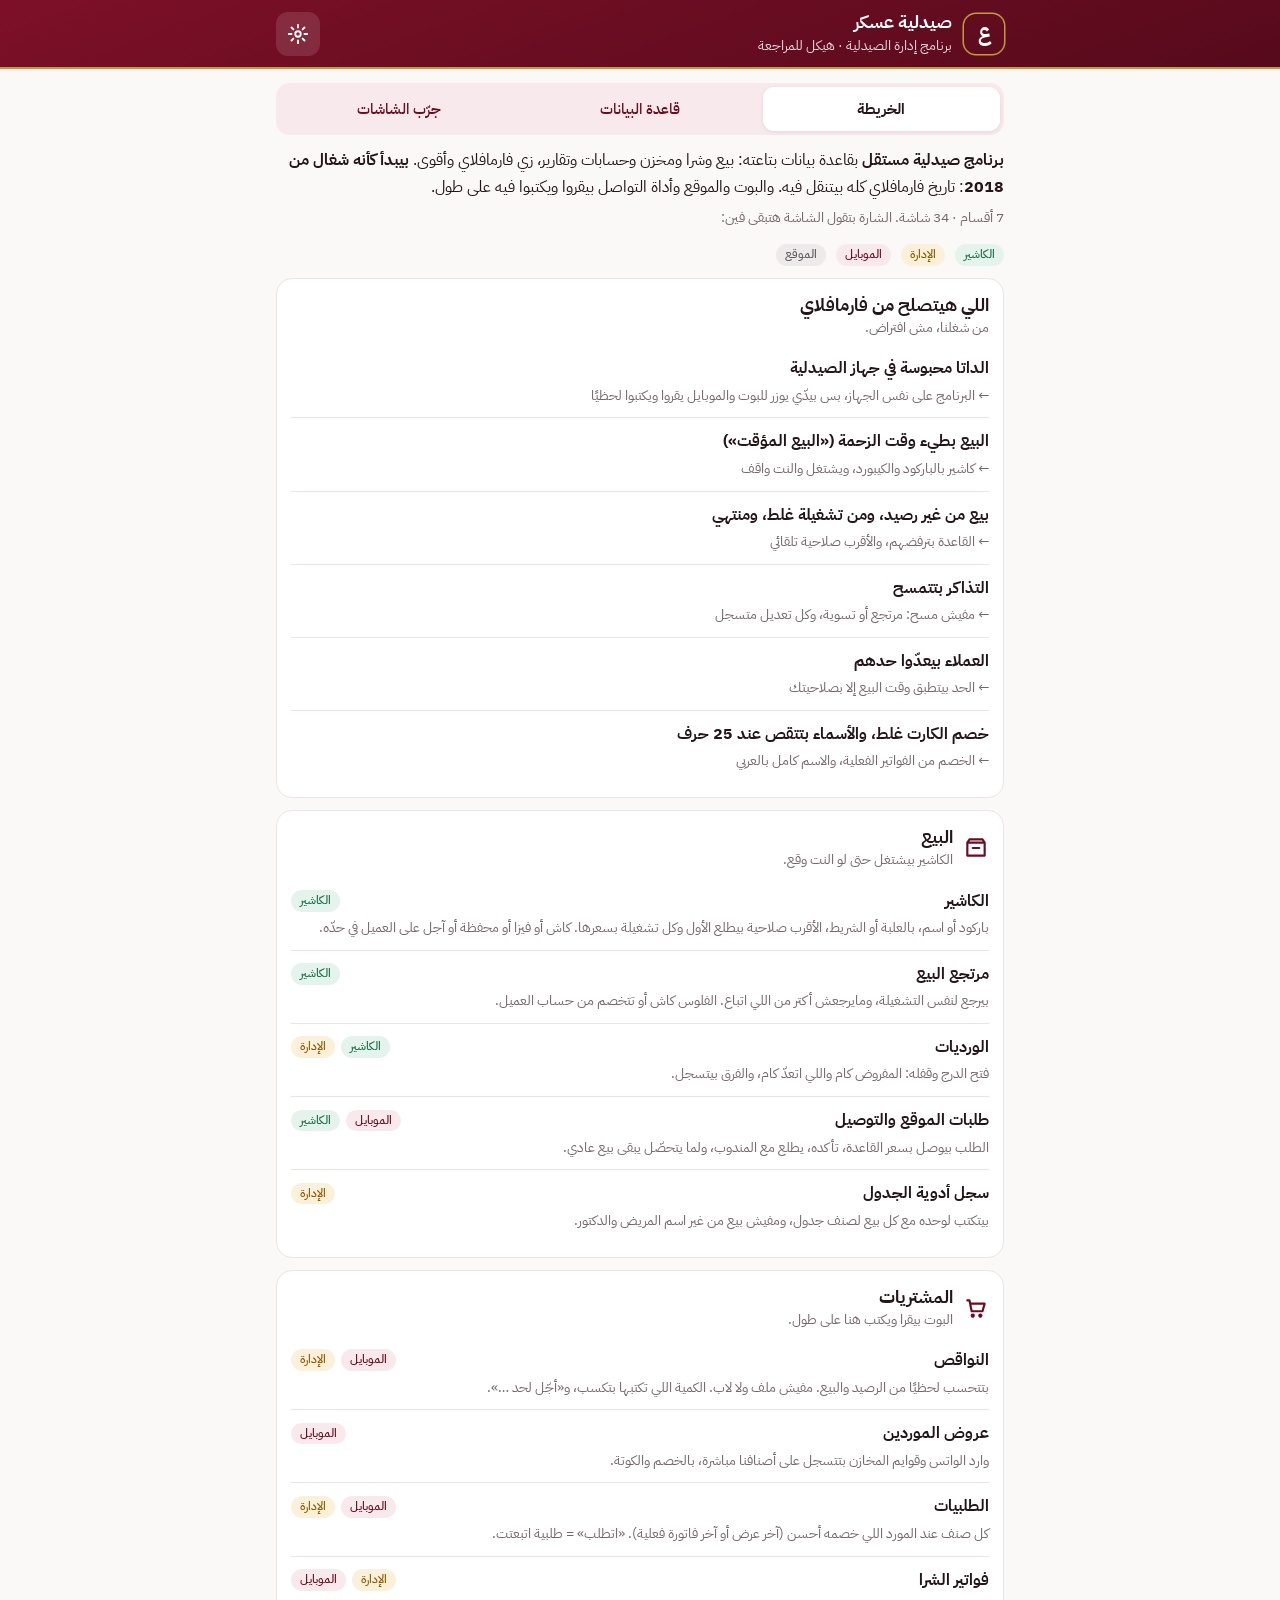
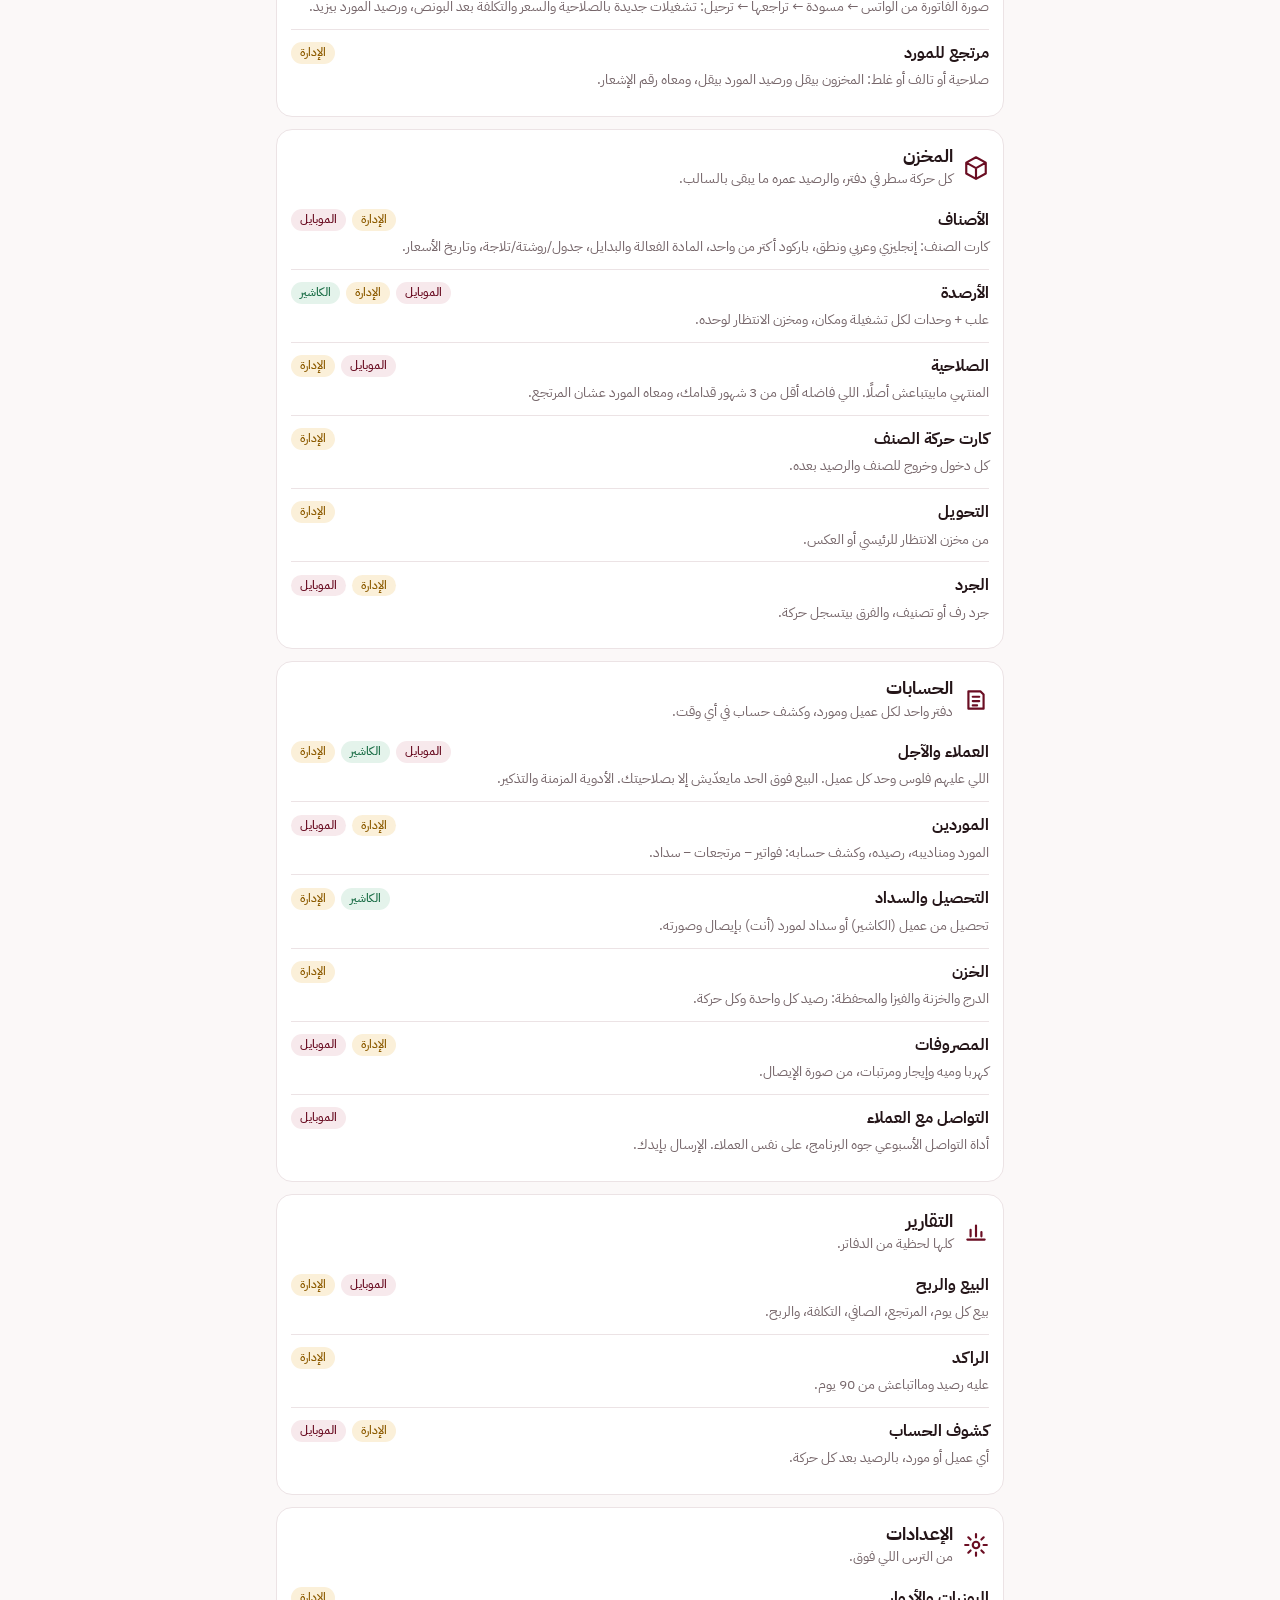
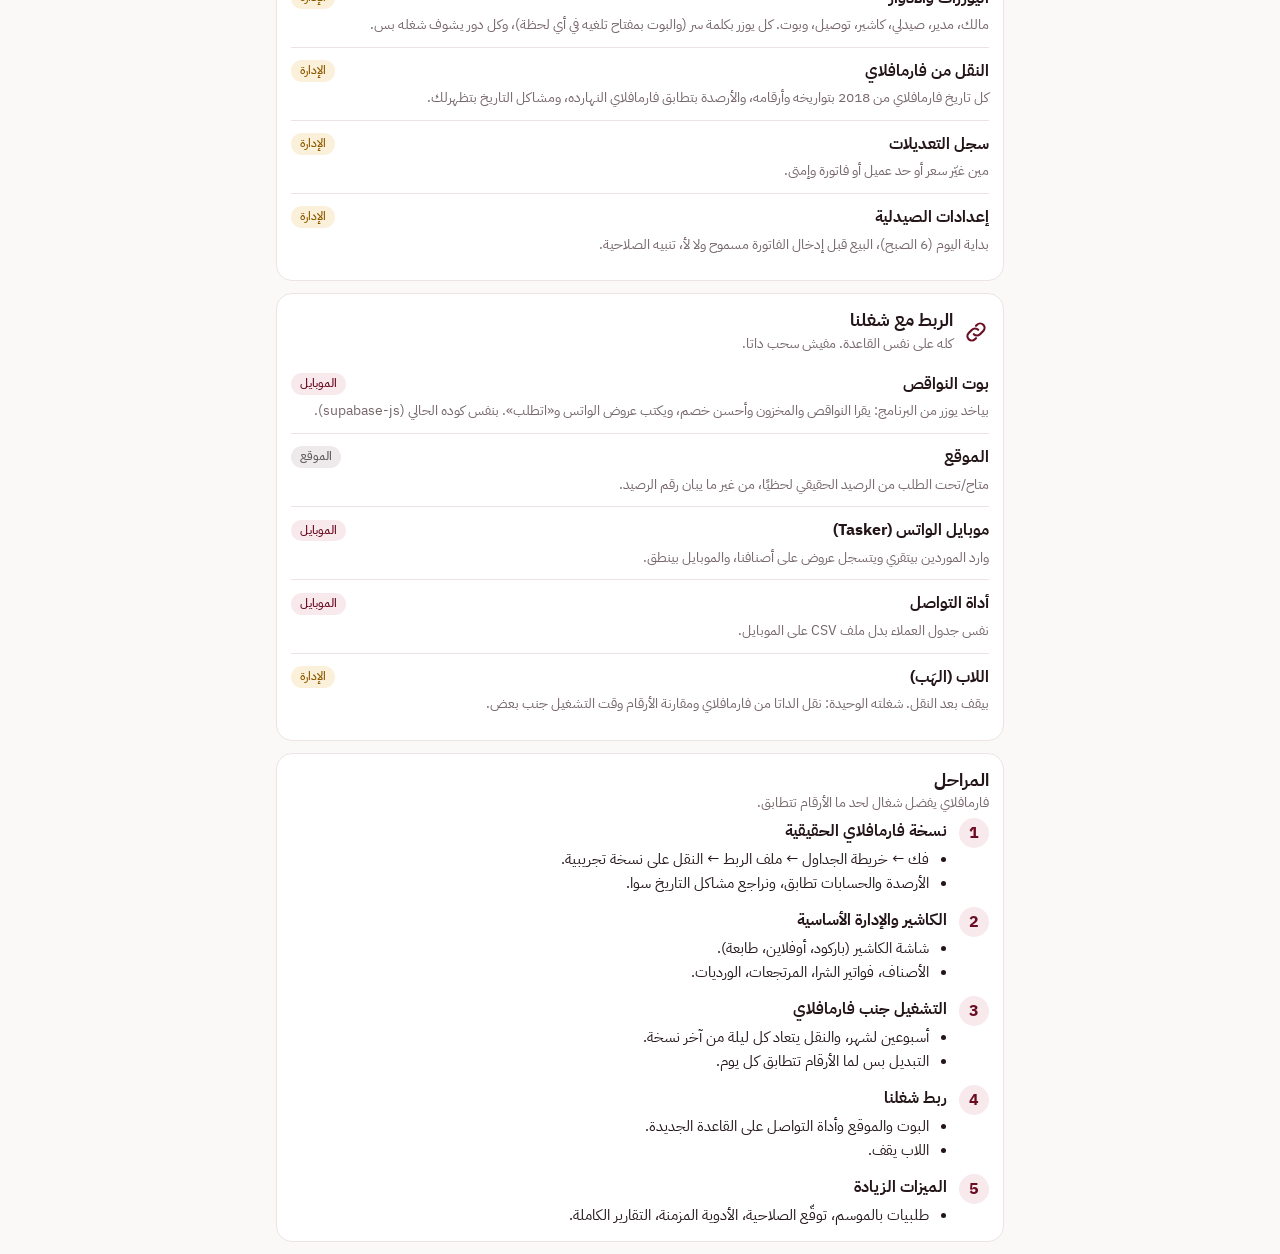
==== commit aa97ef9e: "Install on the pharmacy computer, with a user for the bot The owner wants the program installed on t" ====
--- a/pharmacy-system/app/index.html
+++ b/pharmacy-system/app/index.html
@@ -274,7 +274,7 @@
   {
     id: 'settings', label: 'الإعدادات', icon: 'settings', viaGear: true, why: 'من الترس اللي فوق.',
     tabs: [
-      { id: 'staff', label: 'الموظفين والأدوار', apps: ['admin'], db: 'staff · RLS', what: 'مالك، مدير، صيدلي، كاشير، توصيل. كل دور يشوف ويعمل شغله بس.' },
+      { id: 'staff', label: 'اليوزرات والأدوار', apps: ['admin'], db: 'auth.users · staff · issue_bot_token · revoke_tokens', what: 'مالك، مدير، صيدلي، كاشير، توصيل، وبوت. كل يوزر بكلمة سر (والبوت بمفتاح تلغيه في أي لحظة)، وكل دور يشوف شغله بس.' },
       { id: 'import', label: 'النقل من فارمافلاي', apps: ['admin'], db: 'import_history · stage · import_issues', what: 'كل تاريخ فارمافلاي من 2018 بتواريخه وأرقامه، والأرصدة بتطابق فارمافلاي النهارده، ومشاكل التاريخ بتظهرلك.' },
       { id: 'audit', label: 'سجل التعديلات', apps: ['admin'], db: 'audit_log', what: 'مين غيّر سعر أو حد عميل أو فاتورة وإمتى.' },
       { id: 'pref', label: 'إعدادات الصيدلية', apps: ['admin'], db: 'settings', what: 'بداية اليوم (6 الصبح)، البيع قبل إدخال الفاتورة مسموح ولا لأ، تنبيه الصلاحية.' }
@@ -283,7 +283,7 @@
   {
     id: 'links', label: 'الربط مع شغلنا', icon: 'links', mapOnly: true, why: 'كله على نفس القاعدة. مفيش سحب داتا.',
     tabs: [
-      { id: 'bot', label: 'بوت النواقص', apps: ['mobile'], db: 'v_shortages · supplier_offers · purchase_orders', what: 'النواقص والوارد والطلبيات والمخزون من القاعدة على طول، و«اتطلب» بيكتب طلبية.' },
+      { id: 'bot', label: 'بوت النواقص', apps: ['mobile'], db: 'يوزر bot · v_shortages · supplier_offers · purchase_orders', what: 'بياخد يوزر من البرنامج: يقرا النواقص والمخزون وأحسن خصم، ويكتب عروض الواتس و«اتطلب». بنفس كوده الحالي (supabase-js).' },
       { id: 'store', label: 'الموقع', apps: ['web'], db: 'store_catalog · store_place_order', what: 'متاح/تحت الطلب من الرصيد الحقيقي لحظيًا، من غير ما يبان رقم الرصيد.' },
       { id: 'tasker', label: 'موبايل الواتس (Tasker)', apps: ['mobile'], db: 'device_keys · supplier_offers', what: 'وارد الموردين بيتقري ويتسجل عروض على أصنافنا، والموبايل بينطق.' },
       { id: 'contacts', label: 'أداة التواصل', apps: ['mobile'], db: 'customers · outreach_log', what: 'نفس جدول العملاء بدل ملف CSV على الموبايل.' },
@@ -293,7 +293,7 @@
 ];
 
 const FIXES = [
-  ['الداتا محبوسة في جهاز الصيدلية', 'قاعدة على السحابة، كل بيعة بتبان على الموبايل لحظتها'],
+  ['الداتا محبوسة في جهاز الصيدلية', 'البرنامج على نفس الجهاز، بس بيدّي يوزر للبوت والموبايل يقروا ويكتبوا لحظيًا'],
   ['البيع بطيء وقت الزحمة («البيع المؤقت»)', 'كاشير بالباركود والكيبورد، ويشتغل والنت واقف'],
   ['بيع من غير رصيد، ومن تشغيلة غلط، ومنتهي', 'القاعدة بترفضهم، والأقرب صلاحية تلقائي'],
   ['التذاكر بتتمسح', 'مفيش مسح: مرتجع أو تسوية، وكل تعديل متسجل'],
@@ -313,6 +313,7 @@
 ];
 
 const DB_GROUPS = [
+  { name: 'الدخول', file: '00-auth', t: 'users · login · bot tokens · revoke · lockout' },
   { name: 'الأساس', file: '01-core', t: 'settings · branches · staff · doc_counters · attachments · audit_log' },
   { name: 'الأصناف', file: '02-catalog', t: 'items · item_barcodes · manufacturers · categories · generics · price_changes' },
   { name: 'العملاء والموردين', file: '03-partners', t: 'customers · customer_meds · suppliers · supplier_reps · supplier_item_names' },
@@ -475,10 +476,10 @@
 
 // ---------- القاعدة ----------
 function drawDb() {
-  let html = `<div class="lead"><p><b>PostgreSQL</b> في مكان لوحده (<span class="mono">schema ph</span>): 57 جدول، 13 تقرير لحظي، 11 دالة ترحيل، ودالة النقل من فارمافلاي. اتجربت على يوم شغل كامل (77 اختبار)، وكاشيرين على آخر علبة، والنقل على تاريخ 2018–2026 (38 اختبار)، وعلى حجم 8 سنين في أقل من دقيقتين.</p></div>
+  let html = `<div class="lead"><p><b>PostgreSQL</b> متسطب على كمبيوتر الصيدلية (<span class="mono">schema ph</span>)، والدخول بيوزرات: 57 جدول، 13 تقرير لحظي، 11 دالة ترحيل، ودالة النقل من فارمافلاي. اتجربت على يوم شغل كامل (77 اختبار)، وكاشيرين على آخر علبة، والنقل على تاريخ 2018–2026 (38 اختبار)، وعلى حجم 8 سنين في أقل من دقيقتين، والدخول والبوت عن طريق HTTP (19 اختبار).</p></div>
     <section class="section"><header><div><h2>قواعد القاعدة</h2><p class="why">دي اللي بتخليها أثبت من برامج كتير.</p></div></header><ol class="rules">${RULES.map((r) => `<li>${r}</li>`).join('')}</ol></section>
     <section class="section"><header><div><h2>كل مستند بيعمل إيه</h2><p class="why">في عملية واحدة.</p></div></header><div class="flow">${FLOW.map(([a, b]) => `<div class="step"><b>${a}</b><span>${b}</span></div>`).join('')}</div></section>
-    <section class="section"><header><div><h2>الجداول</h2><p class="why">11 ملف في الفولدر <span class="mono">pharmacy-system/db</span></p></div></header><div class="rows">`;
+    <section class="section"><header><div><h2>الجداول</h2><p class="why">12 ملف في الفولدر <span class="mono">pharmacy-system/db</span></p></div></header><div class="rows">`;
   for (const g of DB_GROUPS) {
     html += `<div class="row"><span class="name">${g.name}</span><span class="tags"><span class="mono">${g.file}.sql</span></span><p class="mono">${esc(g.t)}</p></div>`;
   }
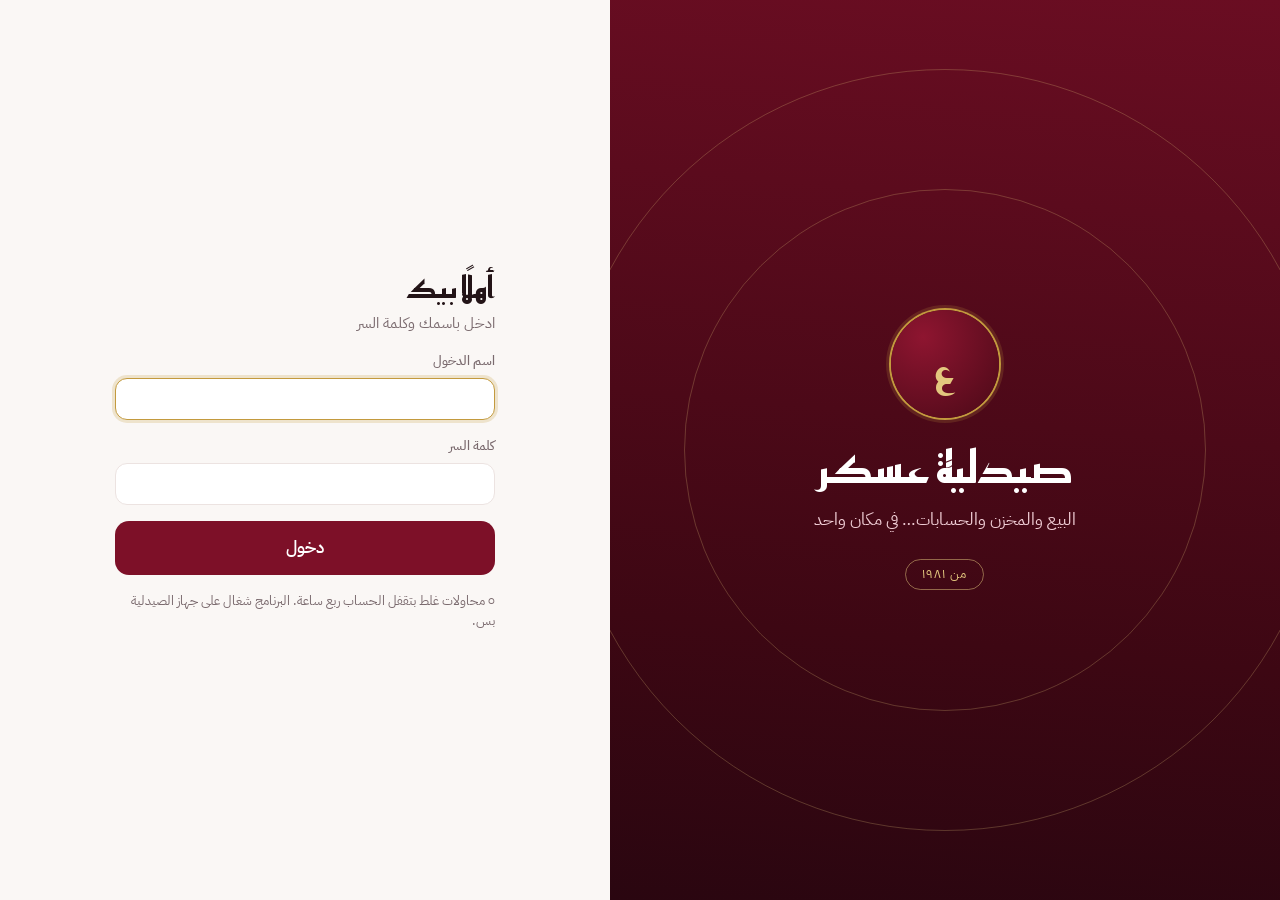
==== commit 658af64b: "The pharmacy app itself: 9 screens, 7 report groups, morning summary - Screens (vanilla JS, no build" ====
--- a/pharmacy-system/app/index.html
+++ b/pharmacy-system/app/index.html
@@ -3,540 +3,19 @@
 <head>
 <meta charset="utf-8">
 <meta name="viewport" content="width=device-width, initial-scale=1, viewport-fit=cover">
-<title>نظام صيدلية عسكر</title>
-<meta name="claude:viewport-fit-sides" content="cover">
-<meta name="theme-color" content="#7d1028">
-<link rel="preconnect" href="https://fonts.googleapis.com">
-<link rel="preconnect" href="https://fonts.gstatic.com" crossorigin>
-<link href="https://fonts.googleapis.com/css2?family=IBM+Plex+Sans+Arabic:wght@400;500;700&family=IBM+Plex+Mono:wght@400;500&display=swap" rel="stylesheet">
-<style>
-/* Layout: برنامج صيدلية مستقل. 3 طرق عرض: الخريطة (الأقسام والشاشات)، القاعدة (الجداول والقواعد)، جرّب الشاشات.
-   الألوان نفس tokens بوت النواقص (ar/app.css)، ومعاها نسخة ليلي. */
-:root {
-  --crimson: #7d1028;
-  --crimson-deep: #560a1b;
-  --accent-ink: #6a0d22;
-  --rose: #f7e9ec;
-  --rose-line: #ead2d8;
-  --gold: #c39a3e;
-  --paper: #fbf8f8;
-  --card: #ffffff;
-  --ink: #241518;
-  --muted: #76666a;
-  --line: #ece3e5;
-  --good: #1d6f48;
-  --good-bg: #e4f3eb;
-  --warn: #8d5b00;
-  --warn-bg: #fbf0d9;
-  --bad: #a3162f;
-  --bad-bg: #fbe4e8;
-  --idle: #5f5a5c;
-  --idle-bg: #eeeaeb;
-  --on-bar: #ffffff;
-  --bar: #7d1028;
-  --font: 'IBM Plex Sans Arabic', system-ui, -apple-system, 'Segoe UI', Tahoma, sans-serif;
-  --mono: 'IBM Plex Mono', ui-monospace, 'SFMono-Regular', Menlo, Consolas, monospace;
-  --radius: 16px;
-  --nav-h: 68px;
-}
-@media (prefers-color-scheme: dark) {
-  :root:not([data-theme="light"]) {
-    --crimson: #7d1028; --crimson-deep: #4a0817; --accent-ink: #f2a7b6; --rose: #3a1f26; --rose-line: #55313b;
-    --gold: #d4b05a; --paper: #171012; --card: #22181b; --ink: #f4eaec; --muted: #bba8ad; --line: #3a2b2f;
-    --good: #7fd6a6; --good-bg: #173326; --warn: #f1c86f; --warn-bg: #3a2d10; --bad: #ff9aab; --bad-bg: #401a22;
-    --idle: #c9c0c2; --idle-bg: #34292c; --on-bar: #ffffff; --bar: #c4465f; color-scheme: dark;
-  }
-}
-:root[data-theme="dark"] {
-  --crimson: #7d1028; --crimson-deep: #4a0817; --accent-ink: #f2a7b6; --rose: #3a1f26; --rose-line: #55313b;
-  --gold: #d4b05a; --paper: #171012; --card: #22181b; --ink: #f4eaec; --muted: #bba8ad; --line: #3a2b2f;
-  --good: #7fd6a6; --good-bg: #173326; --warn: #f1c86f; --warn-bg: #3a2d10; --bad: #ff9aab; --bad-bg: #401a22;
-  --idle: #c9c0c2; --idle-bg: #34292c; --on-bar: #ffffff; --bar: #c4465f; color-scheme: dark;
-}
-* { box-sizing: border-box; }
-html { -webkit-tap-highlight-color: transparent; }
-body { margin: 0; font-family: var(--font); font-size: 16px; line-height: 1.65; background: var(--paper); color: var(--ink); }
-body.try { padding-bottom: calc(var(--nav-h) + 16px + env(safe-area-inset-bottom, 0px)); }
-body::before { content: ""; position: fixed; inset: 0 0 auto; height: env(safe-area-inset-top, 0px); z-index: 30; background: var(--crimson); }
-.wrap { max-width: 760px; margin: 0 auto; padding-left: max(16px, env(safe-area-inset-left, 0px)); padding-right: max(16px, env(safe-area-inset-right, 0px)); }
-button { font: inherit; cursor: pointer; }
-:focus-visible { outline: 3px solid var(--gold); outline-offset: 2px; }
-h1, h2, h3 { text-wrap: balance; line-height: 1.35; }
-h2 { font-size: 1.12rem; margin: 0; }
-h3 { font-size: 0.98rem; margin: 0; }
-p { margin: 0; }
-.hint { color: var(--muted); font-size: 0.9rem; }
-.num, .stat b { font-variant-numeric: tabular-nums; direction: ltr; unicode-bidi: isolate; }
-.mono { font-family: var(--mono); font-size: 0.78rem; direction: ltr; unicode-bidi: isolate; color: var(--muted); overflow-wrap: anywhere; }
-
-/* app bar */
-.appbar { position: sticky; top: env(safe-area-inset-top, 0px); z-index: 20; background: linear-gradient(160deg, var(--crimson) 0%, var(--crimson-deep) 100%); color: var(--on-bar); border-bottom: 2px solid var(--gold); }
-.appbar .wrap { display: flex; align-items: center; gap: 12px; padding-block: 10px; }
-.mark { width: 40px; height: 40px; flex: none; border-radius: 12px; display: grid; place-items: center; box-shadow: 0 0 0 1.5px var(--gold); font-weight: 700; font-size: 1.25rem; }
-.appbar .titles { flex: 1; min-width: 0; }
-.appbar h1 { margin: 0; font-size: 1.15rem; }
-.appbar p { font-size: 0.85rem; opacity: 0.85; }
-.icon-btn { width: 44px; height: 44px; flex: none; border: 0; border-radius: 12px; display: grid; place-items: center; background: rgba(255,255,255,.12); color: var(--on-bar); }
-.icon-btn[aria-pressed="true"] { background: rgba(255,255,255,.28); }
-.icon-btn svg { width: 22px; height: 22px; }
-
-/* modes */
-.modes { display: flex; gap: 4px; padding: 4px; margin-block: 14px 12px; background: var(--rose); border-radius: 14px; }
-.modes button { flex: 1; min-height: 44px; border: 0; border-radius: 11px; background: transparent; color: var(--accent-ink); font-weight: 500; font-size: 0.92rem; }
-.modes button[aria-pressed="true"] { background: var(--card); color: var(--ink); font-weight: 700; box-shadow: 0 1px 4px rgba(0,0,0,.08); }
-.banner { font-size: 0.85rem; color: var(--warn); background: var(--warn-bg); border-radius: 10px; padding: 8px 12px; margin-bottom: 12px; }
-
-/* badges */
-.badge { display: inline-flex; align-items: center; padding: 1px 9px; border-radius: 999px; font-size: 0.75rem; font-weight: 500; white-space: nowrap; }
-.a-pos { color: var(--good); background: var(--good-bg); }
-.a-admin { color: var(--warn); background: var(--warn-bg); }
-.a-mobile { color: var(--accent-ink); background: var(--rose); }
-.a-web { color: var(--idle); background: var(--idle-bg); }
-.legend { display: flex; flex-wrap: wrap; gap: 6px 10px; margin-top: 8px; }
-
-/* map + db */
-.lead { display: grid; gap: 6px; margin-bottom: 12px; }
-.section { background: var(--card); border: 1px solid var(--line); border-radius: var(--radius); padding: 14px; margin-bottom: 12px; }
-.section > header { display: flex; align-items: center; gap: 10px; margin-bottom: 4px; }
-.section > header svg { width: 26px; height: 26px; color: var(--accent-ink); flex: none; }
-.section > header .why { font-size: 0.85rem; color: var(--muted); }
-.rows { display: grid; margin-top: 6px; }
-.row { display: grid; grid-template-columns: minmax(0, 1fr) auto; gap: 2px 10px; padding-block: 10px; border-top: 1px solid var(--line); }
-.row:first-child { border-top: 0; }
-.row .name { font-weight: 700; min-width: 0; }
-.row .tags { display: flex; gap: 6px; flex-wrap: wrap; justify-content: flex-end; align-items: center; }
-.row .what { grid-column: 1 / -1; color: var(--muted); font-size: 0.9rem; min-width: 0; }
-.row .mono { grid-column: 1 / -1; }
-.rules { margin: 0; padding-inline-start: 20px; display: grid; gap: 6px; }
-.rules li::marker { color: var(--gold); font-weight: 700; }
-.flow { display: grid; gap: 6px; margin-top: 8px; }
-.flow .step { display: grid; grid-template-columns: auto minmax(0, 1fr); gap: 10px; align-items: start; }
-.flow .step b { color: var(--accent-ink); }
-.flow .arrow { color: var(--gold); font-weight: 700; }
-.phases { display: grid; gap: 12px; }
-.phase { display: grid; grid-template-columns: auto minmax(0, 1fr); gap: 4px 12px; align-items: start; }
-.phase .k { width: 30px; height: 30px; border-radius: 50%; display: grid; place-items: center; background: var(--rose); color: var(--accent-ink); font-weight: 700; }
-.phase .goal { font-weight: 700; }
-.phase ul { margin: 2px 0 0; padding-inline-start: 18px; font-size: 0.92rem; }
-
-/* try */
-.chips { display: flex; gap: 6px; overflow-x: auto; padding-bottom: 6px; margin-bottom: 10px; scrollbar-width: thin; }
-.chip { flex: none; min-height: 40px; border: 1px solid var(--rose-line); background: var(--rose); color: var(--accent-ink); border-radius: 999px; padding: 4px 14px; font-size: 0.9rem; }
-.chip[aria-pressed="true"] { background: var(--crimson); border-color: var(--crimson); color: var(--on-bar); }
-.card { background: var(--card); border: 1px solid var(--line); border-radius: var(--radius); padding: 14px; margin-bottom: 12px; }
-.card > header { display: flex; justify-content: space-between; align-items: center; gap: 8px; flex-wrap: wrap; margin-bottom: 6px; }
-.list { display: grid; margin-top: 8px; }
-.item { display: grid; grid-template-columns: minmax(0, 1fr) auto; gap: 0 10px; padding-block: 9px; border-top: 1px solid var(--line); }
-.item:first-child { border-top: 0; }
-.item .t { font-weight: 500; min-width: 0; overflow-wrap: anywhere; }
-.item .s { color: var(--muted); font-size: 0.85rem; grid-column: 1; min-width: 0; }
-.item .v { grid-row: 1 / span 2; grid-column: 2; align-self: center; text-align: left; font-weight: 700; }
-.item.total { border-top: 2px solid var(--ink); }
-.pill { font-size: 0.75rem; padding: 1px 8px; border-radius: 999px; font-weight: 500; white-space: nowrap; }
-.p-red { color: var(--bad); background: var(--bad-bg); }
-.p-yellow { color: var(--warn); background: var(--warn-bg); }
-.p-green { color: var(--good); background: var(--good-bg); }
-.stats { display: grid; grid-template-columns: repeat(3, minmax(0, 1fr)); gap: 8px; margin-block: 8px; }
-.stat { background: var(--rose); border-radius: 12px; padding: 8px 10px; min-width: 0; }
-.stat b { display: block; font-size: 1.15rem; color: var(--accent-ink); }
-.stat span { font-size: 0.8rem; color: var(--muted); }
-.meter { display: block; height: 8px; border-radius: 99px; background: var(--line); overflow: hidden; margin-top: 4px; }
-.meter i { display: block; height: 100%; background: var(--good); border-radius: 99px; }
-.meter i.over { background: var(--bad); }
-.meter i.near { background: var(--warn); }
-.bars { display: grid; grid-template-columns: repeat(9, minmax(0, 1fr)); gap: 6px; align-items: end; height: 120px; margin-top: 10px; }
-.bars div { display: grid; grid-template-rows: 1fr auto; height: 100%; gap: 4px; min-width: 0; }
-.bars i { align-self: end; display: block; background: var(--bar); border-radius: 6px 6px 2px 2px; }
-.bars i.now { background: var(--gold); }
-.bars span { font-size: 0.7rem; color: var(--muted); text-align: center; font-variant-numeric: tabular-nums; }
-.btnrow { display: flex; gap: 8px; flex-wrap: wrap; margin-top: 10px; }
-.btn { min-height: 44px; border: 0; border-radius: 12px; padding: 8px 14px; background: var(--crimson); color: var(--on-bar); font-weight: 500; }
-.btn.ghost { background: var(--rose); color: var(--accent-ink); }
-.note { font-size: 0.85rem; color: var(--muted); border-top: 1px dashed var(--line); margin-top: 10px; padding-top: 8px; }
-.scan { display: flex; align-items: center; gap: 8px; border: 1px dashed var(--rose-line); border-radius: 12px; padding: 10px 12px; color: var(--muted); margin-bottom: 4px; }
-.scan svg { width: 22px; height: 22px; flex: none; color: var(--accent-ink); }
-.offline { display: flex; align-items: center; gap: 8px; font-size: 0.85rem; color: var(--warn); background: var(--warn-bg); border-radius: 10px; padding: 6px 10px; margin-bottom: 8px; }
-.offline::before { content: ""; width: 8px; height: 8px; border-radius: 50%; background: var(--warn); flex: none; }
-
-/* bottom nav */
-.bottomnav { position: fixed; inset: auto 0 0; z-index: 25; background: var(--card); border-top: 1px solid var(--line); padding-bottom: env(safe-area-inset-bottom, 0px); padding-left: max(4px, env(safe-area-inset-left, 0px)); padding-right: max(4px, env(safe-area-inset-right, 0px)); }
-.bottomnav .in { max-width: 760px; margin: 0 auto; display: grid; grid-template-columns: repeat(5, 1fr); height: var(--nav-h); }
-.bottomnav button { border: 0; background: transparent; color: var(--muted); display: grid; place-items: center; align-content: center; gap: 2px; font-size: 0.8rem; min-width: 0; }
-.bottomnav button svg { width: 24px; height: 24px; }
-.bottomnav button[aria-pressed="true"] { color: var(--accent-ink); font-weight: 700; }
-@media (prefers-reduced-motion: no-preference) { .chip, .modes button, .bottomnav button { transition: background .15s, color .15s; } }
-</style>
+<meta name="theme-color" content="#6a0d22">
+<title>صيدلية عسكر</title>
+<link rel="icon" href="data:image/svg+xml,%3Csvg xmlns='http://www.w3.org/2000/svg' viewBox='0 0 64 64'%3E%3Ccircle cx='32' cy='32' r='30' fill='%237d1028' stroke='%23c39a3e' stroke-width='4'/%3E%3Ctext x='32' y='44' font-size='34' text-anchor='middle' fill='%23e3c77e' font-family='serif'%3E%D8%B9%3C/text%3E%3C/svg%3E">
+<link rel="stylesheet" href="assets/fonts.css">
+<link rel="stylesheet" href="assets/app.css">
+<script>
+  // الوضع الليلي/النهاري قبل ما الصفحة ترسم (من غير وميض)
+  try { const t = localStorage.getItem('asker.theme'); if (t) document.documentElement.dataset.theme = t; } catch (e) {}
+</script>
 </head>
 <body>
-<header class="appbar">
-  <div class="wrap">
-    <div class="mark" aria-hidden="true">ع</div>
-    <div class="titles">
-      <h1>صيدلية عسكر</h1>
-      <p>برنامج إدارة الصيدلية · هيكل للمراجعة</p>
-    </div>
-    <button id="gearBtn" class="icon-btn" type="button" aria-pressed="false" aria-label="الإعدادات" title="الإعدادات">
-      <svg viewBox="0 0 24 24" aria-hidden="true"><circle cx="12" cy="12" r="3" fill="none" stroke="currentColor" stroke-width="2"/><path d="M12 2v3M12 19v3M2 12h3M19 12h3M4.9 4.9l2.1 2.1M17 17l2.1 2.1M4.9 19.1L7 17M17 7l2.1-2.1" stroke="currentColor" stroke-width="2" stroke-linecap="round"/></svg>
-    </button>
-  </div>
-</header>
-
-<div class="wrap">
-  <div class="modes" role="group" aria-label="طريقة العرض">
-    <button id="modeMap" type="button" aria-pressed="true">الخريطة</button>
-    <button id="modeDb" type="button" aria-pressed="false">قاعدة البيانات</button>
-    <button id="modeTry" type="button" aria-pressed="false">جرّب الشاشات</button>
-  </div>
-  <main id="mapView"></main>
-  <main id="dbView" hidden></main>
-  <main id="tryView" hidden>
-    <p class="banner">كل الأرقام والأسماء هنا أمثلة للتوضيح، مش داتا الصيدلية.</p>
-    <div id="chips" class="chips" role="group" aria-label="شاشات القسم"></div>
-    <div id="panel"></div>
-  </main>
-</div>
-
-<nav class="bottomnav" id="bottomNav" aria-label="الأقسام" hidden><div class="in" id="navIn"></div></nav>
-
-<script>
-'use strict';
-// ====================================================================================================
-// الهيكل كله هنا: الأقسام ← الشاشات. لكل شاشة: بتعمل إيه، فين (كاشير/إدارة/موبايل/موقع)، وجداولها في القاعدة.
-// ====================================================================================================
-const APP = {
-  pos: ['الكاشير', 'a-pos'],
-  admin: ['الإدارة', 'a-admin'],
-  mobile: ['الموبايل', 'a-mobile'],
-  web: ['الموقع', 'a-web']
-};
-const ICON = {
-  sales: '<path d="M4 7h16v12H4zM4 7l2-3h12l2 3M9 12h6" fill="none" stroke="currentColor" stroke-width="2" stroke-linejoin="round" stroke-linecap="round"/>',
-  purchases: '<path d="M4 5h2l2 10h10l2-7H7M10 19a1 1 0 1 0 0 .01M17 19a1 1 0 1 0 0 .01" fill="none" stroke="currentColor" stroke-width="2" stroke-linejoin="round" stroke-linecap="round"/>',
-  stock: '<path d="M3 8l9-5 9 5v10l-9 5-9-5zM3 8l9 5 9-5M12 13v10" fill="none" stroke="currentColor" stroke-width="2" stroke-linejoin="round"/>',
-  accounts: '<path d="M5 4h11l3 3v13H5zM9 9h6M9 13h6M9 17h4" fill="none" stroke="currentColor" stroke-width="2" stroke-linejoin="round" stroke-linecap="round"/>',
-  reports: '<path d="M4 19h16M7 16V10M12 16V6M17 16v-4" fill="none" stroke="currentColor" stroke-width="2" stroke-linejoin="round" stroke-linecap="round"/>',
-  settings: '<circle cx="12" cy="12" r="3" fill="none" stroke="currentColor" stroke-width="2"/><path d="M12 2v3M12 19v3M2 12h3M19 12h3M4.9 4.9l2.1 2.1M17 17l2.1 2.1M4.9 19.1L7 17M17 7l2.1-2.1" stroke="currentColor" stroke-width="2" stroke-linecap="round"/>',
-  links: '<path d="M10 14a4 4 0 0 0 5.7 0l3-3a4 4 0 0 0-5.7-5.7l-1 1M14 10a4 4 0 0 0-5.7 0l-3 3a4 4 0 0 0 5.7 5.7l1-1" fill="none" stroke="currentColor" stroke-width="2" stroke-linecap="round"/>',
-  scan: '<path d="M4 7V4h3M17 4h3v3M20 17v3h-3M7 20H4v-3M7 8v8M10 8v8M13 8v8M16 8v8" fill="none" stroke="currentColor" stroke-width="2" stroke-linecap="round"/>'
-};
-
-const SECTIONS = [
-  {
-    id: 'sales', label: 'البيع', icon: 'sales', why: 'الكاشير بيشتغل حتى لو النت وقع.',
-    tabs: [
-      { id: 'pos', label: 'الكاشير', apps: ['pos'], db: 'post_sale · sales · sale_lines · sale_payments', what: 'باركود أو اسم، بالعلبة أو الشريط، الأقرب صلاحية بيطلع الأول وكل تشغيلة بسعرها. كاش أو فيزا أو محفظة أو آجل على العميل في حدّه.' },
-      { id: 'sreturn', label: 'مرتجع البيع', apps: ['pos'], db: 'post_sale_return · sale_returns', what: 'بيرجع لنفس التشغيلة، ومايرجعش أكتر من اللي اتباع. الفلوس كاش أو تتخصم من حساب العميل.' },
-      { id: 'shifts', label: 'الورديات', apps: ['pos', 'admin'], db: 'open_shift · close_shift · shifts', what: 'فتح الدرج وقفله: المفروض كام واللي اتعدّ كام، والفرق بيتسجل.' },
-      { id: 'online', label: 'طلبات الموقع والتوصيل', apps: ['mobile', 'pos'], db: 'online_orders · store_place_order', what: 'الطلب بيوصل بسعر القاعدة، تأكده، يطلع مع المندوب، ولما يتحصّل يبقى بيع عادي.' },
-      { id: 'controlled', label: 'سجل أدوية الجدول', apps: ['admin'], db: 'controlled_register', what: 'بيتكتب لوحده مع كل بيع لصنف جدول، ومفيش بيع من غير اسم المريض والدكتور.' }
-    ]
-  },
-  {
-    id: 'purchases', label: 'المشتريات', icon: 'purchases', why: 'البوت بيقرا ويكتب هنا على طول.',
-    tabs: [
-      { id: 'shortages', label: 'النواقص', apps: ['mobile', 'admin'], db: 'v_shortages · item_stock_rules · shortage_marks', what: 'بتتحسب لحظيًا من الرصيد والبيع. مفيش ملف ولا لاب. الكمية اللي تكتبها بتكسب، و«أجّل لحد …».' },
-      { id: 'offers', label: 'عروض الموردين', apps: ['mobile'], db: 'supplier_offers · supplier_item_names', what: 'وارد الواتس وقوايم المخازن بتتسجل على أصنافنا مباشرة، بالخصم والكوتة.' },
-      { id: 'orders', label: 'الطلبيات', apps: ['mobile', 'admin'], db: 'purchase_orders · v_best_offer', what: 'كل صنف عند المورد اللي خصمه أحسن (آخر عرض أو آخر فاتورة فعلية). «اتطلب» = طلبية اتبعتت.' },
-      { id: 'pinvoices', label: 'فواتير الشرا', apps: ['admin', 'mobile'], db: 'post_purchase_invoice · purchase_invoices', what: 'صورة الفاتورة من الواتس ← مسودة ← تراجعها ← ترحيل: تشغيلات جديدة بالصلاحية والسعر والتكلفة بعد البونص، ورصيد المورد بيزيد.' },
-      { id: 'preturns', label: 'مرتجع للمورد', apps: ['admin'], db: 'post_purchase_return · purchase_returns', what: 'صلاحية أو تالف أو غلط: المخزون بيقل ورصيد المورد بيقل، ومعاه رقم الإشعار.' }
-    ]
-  },
-  {
-    id: 'stock', label: 'المخزن', icon: 'stock', why: 'كل حركة سطر في دفتر، والرصيد عمره ما يبقى بالسالب.',
-    tabs: [
-      { id: 'items', label: 'الأصناف', apps: ['admin', 'mobile'], db: 'items · item_barcodes · generics · price_changes', what: 'كارت الصنف: إنجليزي وعربي ونطق، باركود أكتر من واحد، المادة الفعالة والبدايل، جدول/روشتة/تلاجة، وتاريخ الأسعار.' },
-      { id: 'balances', label: 'الأرصدة', apps: ['mobile', 'admin', 'pos'], db: 'v_stock · stock_balances', what: 'علب + وحدات لكل تشغيلة ومكان، ومخزن الانتظار لوحده.' },
-      { id: 'expiry', label: 'الصلاحية', apps: ['mobile', 'admin'], db: 'v_expiring', what: 'المنتهي مابيتباعش أصلًا. اللي فاضله أقل من 3 شهور قدامك، ومعاه المورد عشان المرتجع.' },
-      { id: 'itemcard', label: 'كارت حركة الصنف', apps: ['admin'], db: 'v_item_card · stock_moves', what: 'كل دخول وخروج للصنف والرصيد بعده.' },
-      { id: 'transfers', label: 'التحويل', apps: ['admin'], db: 'post_transfer · transfers', what: 'من مخزن الانتظار للرئيسي أو العكس.' },
-      { id: 'counts', label: 'الجرد', apps: ['admin', 'mobile'], db: 'post_stock_count · stock_counts', what: 'جرد رف أو تصنيف، والفرق بيتسجل حركة.' }
-    ]
-  },
-  {
-    id: 'accounts', label: 'الحسابات', icon: 'accounts', why: 'دفتر واحد لكل عميل ومورد، وكشف حساب في أي وقت.',
-    tabs: [
-      { id: 'customers', label: 'العملاء والآجل', apps: ['mobile', 'pos', 'admin'], db: 'customers · party_ledger · v_customer_dues', what: 'اللي عليهم فلوس وحد كل عميل. البيع فوق الحد مايعدّيش إلا بصلاحيتك. الأدوية المزمنة والتذكير.' },
-      { id: 'suppliers', label: 'الموردين', apps: ['admin', 'mobile'], db: 'suppliers · supplier_reps · v_supplier_balances', what: 'المورد ومناديبه، رصيده، وكشف حسابه: فواتير − مرتجعات − سداد.' },
-      { id: 'payments', label: 'التحصيل والسداد', apps: ['pos', 'admin'], db: 'post_payment · payments', what: 'تحصيل من عميل (الكاشير) أو سداد لمورد (أنت) بإيصال وصورته.' },
-      { id: 'cash', label: 'الخزن', apps: ['admin'], db: 'cash_accounts · money_moves · v_cash_balances', what: 'الدرج والخزنة والفيزا والمحفظة: رصيد كل واحدة وكل حركة.' },
-      { id: 'expenses', label: 'المصروفات', apps: ['admin', 'mobile'], db: 'post_expense · expenses', what: 'كهربا وميه وإيجار ومرتبات، من صورة الإيصال.' },
-      { id: 'outreach', label: 'التواصل مع العملاء', apps: ['mobile'], db: 'outreach_cycles · outreach_log', what: 'أداة التواصل الأسبوعي جوه البرنامج، على نفس العملاء. الإرسال بإيدك.' }
-    ]
-  },
-  {
-    id: 'reports', label: 'التقارير', icon: 'reports', why: 'كلها لحظية من الدفاتر.',
-    tabs: [
-      { id: 'daily', label: 'البيع والربح', apps: ['mobile', 'admin'], db: 'v_sales_daily', what: 'بيع كل يوم، المرتجع، الصافي، التكلفة، والربح.' },
-      { id: 'slow', label: 'الراكد', apps: ['admin'], db: 'v_slow_movers', what: 'عليه رصيد ومااتباعش من 90 يوم.' },
-      { id: 'statements', label: 'كشوف الحساب', apps: ['admin', 'mobile'], db: 'v_party_statement', what: 'أي عميل أو مورد، بالرصيد بعد كل حركة.' }
-    ]
-  },
-  {
-    id: 'settings', label: 'الإعدادات', icon: 'settings', viaGear: true, why: 'من الترس اللي فوق.',
-    tabs: [
-      { id: 'staff', label: 'اليوزرات والأدوار', apps: ['admin'], db: 'auth.users · staff · issue_bot_token · revoke_tokens', what: 'مالك، مدير، صيدلي، كاشير، توصيل، وبوت. كل يوزر بكلمة سر (والبوت بمفتاح تلغيه في أي لحظة)، وكل دور يشوف شغله بس.' },
-      { id: 'import', label: 'النقل من فارمافلاي', apps: ['admin'], db: 'import_history · stage · import_issues', what: 'كل تاريخ فارمافلاي من 2018 بتواريخه وأرقامه، والأرصدة بتطابق فارمافلاي النهارده، ومشاكل التاريخ بتظهرلك.' },
-      { id: 'audit', label: 'سجل التعديلات', apps: ['admin'], db: 'audit_log', what: 'مين غيّر سعر أو حد عميل أو فاتورة وإمتى.' },
-      { id: 'pref', label: 'إعدادات الصيدلية', apps: ['admin'], db: 'settings', what: 'بداية اليوم (6 الصبح)، البيع قبل إدخال الفاتورة مسموح ولا لأ، تنبيه الصلاحية.' }
-    ]
-  },
-  {
-    id: 'links', label: 'الربط مع شغلنا', icon: 'links', mapOnly: true, why: 'كله على نفس القاعدة. مفيش سحب داتا.',
-    tabs: [
-      { id: 'bot', label: 'بوت النواقص', apps: ['mobile'], db: 'يوزر bot · v_shortages · supplier_offers · purchase_orders', what: 'بياخد يوزر من البرنامج: يقرا النواقص والمخزون وأحسن خصم، ويكتب عروض الواتس و«اتطلب». بنفس كوده الحالي (supabase-js).' },
-      { id: 'store', label: 'الموقع', apps: ['web'], db: 'store_catalog · store_place_order', what: 'متاح/تحت الطلب من الرصيد الحقيقي لحظيًا، من غير ما يبان رقم الرصيد.' },
-      { id: 'tasker', label: 'موبايل الواتس (Tasker)', apps: ['mobile'], db: 'device_keys · supplier_offers', what: 'وارد الموردين بيتقري ويتسجل عروض على أصنافنا، والموبايل بينطق.' },
-      { id: 'contacts', label: 'أداة التواصل', apps: ['mobile'], db: 'customers · outreach_log', what: 'نفس جدول العملاء بدل ملف CSV على الموبايل.' },
-      { id: 'laptop', label: 'اللاب (الهَب)', apps: ['admin'], db: '—', what: 'بيقف بعد النقل. شغلته الوحيدة: نقل الداتا من فارمافلاي ومقارنة الأرقام وقت التشغيل جنب بعض.' }
-    ]
-  }
-];
-
-const FIXES = [
-  ['الداتا محبوسة في جهاز الصيدلية', 'البرنامج على نفس الجهاز، بس بيدّي يوزر للبوت والموبايل يقروا ويكتبوا لحظيًا'],
-  ['البيع بطيء وقت الزحمة («البيع المؤقت»)', 'كاشير بالباركود والكيبورد، ويشتغل والنت واقف'],
-  ['بيع من غير رصيد، ومن تشغيلة غلط، ومنتهي', 'القاعدة بترفضهم، والأقرب صلاحية تلقائي'],
-  ['التذاكر بتتمسح', 'مفيش مسح: مرتجع أو تسوية، وكل تعديل متسجل'],
-  ['العملاء بيعدّوا حدهم', 'الحد بيتطبق وقت البيع إلا بصلاحيتك'],
-  ['خصم الكارت غلط، والأسماء بتتقص عند 25 حرف', 'الخصم من الفواتير الفعلية، والاسم كامل بالعربي']
-];
-
-const RULES = [
-  'كل حركة مخزون أو فلوس = سطر في دفتر. الدفتر مابيتعدلش ولا بيتمسح، والغلط بيتصلح بمرتجع أو تسوية.',
-  'الدفاتر مابيكتبش فيها غير دوال الترحيل، في عملية واحدة: يا الفاتورة كلها تتسجل يا ولا حاجة.',
-  'المستند بعد الترحيل مابيتعدلش، ورقمه مسلسل لكل نوع وسنة من غير فراغات.',
-  'الرصيد بيتحدث مع كل حركة ومابيبقاش بالسالب. كاشيرين على آخر علبة: واحد بس بيبيع.',
-  'الكميات بالوحدة الصغيرة وتتعرض «علب + وحدات». السعر على التشغيلة: القديم بسعره.',
-  'المنتهي مابيتباعش، وصنف الجدول مايتباعش من غير روشتة ويتسجل لوحده.',
-  'نفس الفاتورة لو اتبعتت مرتين (النت قطع) بتتسجل مرة واحدة.',
-  'كل جدول عليه صلاحيات: الكاشير مايشوفش فلوس الموردين، والموقع مايشوفش الأرصدة.'
-];
-
-const DB_GROUPS = [
-  { name: 'الدخول', file: '00-auth', t: 'users · login · bot tokens · revoke · lockout' },
-  { name: 'الأساس', file: '01-core', t: 'settings · branches · staff · doc_counters · attachments · audit_log' },
-  { name: 'الأصناف', file: '02-catalog', t: 'items · item_barcodes · manufacturers · categories · generics · price_changes' },
-  { name: 'العملاء والموردين', file: '03-partners', t: 'customers · customer_meds · suppliers · supplier_reps · supplier_item_names' },
-  { name: 'المخزن', file: '04-stock', t: 'locations · batches · stock_moves · stock_balances · transfers · stock_counts' },
-  { name: 'الفلوس', file: '05-money', t: 'cash_accounts · payment_methods · shifts · money_moves · party_ledger · party_balances · payments · expenses' },
-  { name: 'المشتريات', file: '06-purchases', t: 'purchase_orders · purchase_invoices · purchase_invoice_lines · purchase_returns' },
-  { name: 'البيع', file: '07-sales', t: 'sales · sale_lines · sale_payments · sale_returns · controlled_register' },
-  { name: 'الربط', file: '08-links', t: 'item_stock_rules · shortage_marks · supplier_offers · online_orders · outreach_* · device_keys' },
-  { name: 'التقارير', file: '09-reports', t: 'v_stock · v_expiring · v_item_card · v_sales_daily · v_customer_dues · v_supplier_balances · v_cash_balances · v_slow_movers' },
-  { name: 'الأمان', file: '10-security', t: 'RLS · policies · grants' },
-  { name: 'النقل من فارمافلاي', file: '11-import', t: 'stage.* · import_history · import_issues · rebuild_balances' }
-];
-
-const FLOW = [
-  ['فاتورة شرا', 'تشغيلة جديدة (صلاحية + سعر + تكلفة) ← دفتر المخزون + ← رصيد المورد +'],
-  ['بيع', 'أقرب صلاحية ← دفتر المخزون − ← الدرج + أو حساب العميل +'],
-  ['مرتجع بيع', 'نفس التشغيلة ← دفتر المخزون + ← الدرج − أو حساب العميل −'],
-  ['سداد لمورد', 'الخزنة − ← رصيد المورد −'],
-  ['جرد', 'الفرق ← دفتر المخزون ±']
-];
-
-const PHASES = [
-  ['نسخة فارمافلاي الحقيقية', ['فك ← خريطة الجداول ← ملف الربط ← النقل على نسخة تجريبية.', 'الأرصدة والحسابات تطابق، ونراجع مشاكل التاريخ سوا.']],
-  ['الكاشير والإدارة الأساسية', ['شاشة الكاشير (باركود، أوفلاين، طابعة).', 'الأصناف، فواتير الشرا، المرتجعات، الورديات.']],
-  ['التشغيل جنب فارمافلاي', ['أسبوعين لشهر، والنقل يتعاد كل ليلة من آخر نسخة.', 'التبديل بس لما الأرقام تتطابق كل يوم.']],
-  ['ربط شغلنا', ['البوت والموقع وأداة التواصل على القاعدة الجديدة.', 'اللاب يقف.']],
-  ['الميزات الزيادة', ['طلبيات بالموسم، توقّع الصلاحية، الأدوية المزمنة، التقارير الكاملة.']]
-];
-
-// ---------- أمثلة للشاشات (مش داتا حقيقية) ----------
-const esc = (s) => String(s).replace(/[&<>"]/g, (c) => ({ '&': '&amp;', '<': '&lt;', '>': '&gt;', '"': '&quot;' }[c]));
-const appTags = (apps) => apps.map((a) => `<span class="badge ${APP[a][1]}">${APP[a][0]}</span>`).join('');
-const stat = (v, l) => `<div class="stat"><b>${v}</b><span>${l}</span></div>`;
-const num = (v) => `<span class="num">${v}</span>`;
-const item = (t, s, v, cls = '') => `<div class="item ${cls}"><span class="t">${t}</span>${s ? `<span class="s">${s}</span>` : ''}<span class="v">${v}</span></div>`;
-function due(name, owe, limit) {
-  const pct = Math.min(100, Math.round((owe / limit) * 100));
-  const cls = owe > limit ? 'over' : pct >= 80 ? 'near' : '';
-  const tag = owe > limit ? ' <span class="pill p-red">عدّى الحد</span>' : '';
-  return `<div class="item"><span class="t">${name}${tag}</span><span class="s">الحد ${num(limit.toLocaleString('en-US'))}<span class="meter" aria-hidden="true"><i class="${cls}" style="width:${pct}%"></i></span></span><span class="v">${num(owe.toLocaleString('en-US'))}</span></div>`;
-}
-function bars(rows, nowIndex) {
-  return `<div class="bars" role="img" aria-label="البيع بالساعة النهارده (مثال)">${rows.map(([h, v], i) => `<div><i class="${i === nowIndex ? 'now' : ''}" style="height:${v}%"></i><span>${h}</span></div>`).join('')}</div>`;
-}
-
-const PANELS = {
-  pos: () => `
-    <p class="offline">النت واقف: 3 فواتير محفوظة على الجهاز وهتتبعت لوحدها أول ما يرجع</p>
-    <div class="scan"><svg viewBox="0 0 24 24" aria-hidden="true">${ICON.scan}</svg>امسح الباركود أو اكتب الاسم…</div>
-    <div class="list">
-      ${item('AUGMENTIN 1G 14 TAB', 'علبة · تشغيلة 02/2027', num('118.00'))}
-      ${item('CONCOR 5MG 30 TAB', 'شريط من 3 · تشغيلة 05/2028 بسعرها القديم', num('31.67'))}
-      ${item('الإجمالي', 'العميل: الحاج سيد · عليه 640 من حد 1,000', num('149.67'), 'total')}
-    </div>
-    <div class="btnrow"><button class="btn" type="button">كاش</button><button class="btn ghost" type="button">فيزا</button><button class="btn ghost" type="button">محفظة</button><button class="btn ghost" type="button">آجل</button></div>`,
-  pinvoices: () => `
-    <p class="hint">مسودة من صورة على الواتس (مخزن AMG · فاتورة 5521). راجع وبعدين «رحّل».</p>
-    <div class="list">
-      ${item('PANADOL EXTRA 24 TAB', '10 + 1 بونص · سعر 95 · صلاحية 09/2027', '<span class="pill p-green">خصم 28.2%</span>')}
-      ${item('OMEZ 20MG 14 CAP', '5 · سعر 64 · صلاحية 03/2027', '<span class="pill p-green">خصم 26%</span>')}
-      ${item('صنف مش معروف', '«اوميجا ٣ كبسول» · اختار الصنف', '<span class="pill p-yellow">راجع</span>')}
-      ${item('الإجمالي', 'هيتضاف على حساب المورد', num('1,026.00'), 'total')}
-    </div>
-    <div class="btnrow"><button class="btn" type="button">رحّل الفاتورة</button><button class="btn ghost" type="button">شوف الصورة</button></div>`,
-  shortages: () => `
-    <div class="stats">${stat(37, 'ناقص دلوقتي')}${stat(9, 'اتطلب النهارده')}${stat(4, 'متأجل')}</div>
-    <div class="list">
-      ${item('CONCOR 5MG 30 TAB', 'الرصيد 1 شريط · بيتباع 18 في الشهر · أحسن خصم: نيو سيتي 30%', num('6 علب'))}
-      ${item('GLUCOPHAGE 1000MG', 'الرصيد 0 · اتطلب النهارده من رضا عطية', '<span class="pill p-green">اتطلب</span>')}
-      ${item('VITACID C 1000 EFF', 'الحد 10 · الرصيد 4', num('3 علب'))}
-    </div>
-    <p class="note">مفيش ملف ولا انتظار للاب: أول ما تتباع آخر علبة بيظهر هنا.</p>`,
-  expiry: () => `
-    <div class="stats">${stat(7, 'أقل من شهر')}${stat(23, 'من 1 لـ 3 شهور')}${stat(0, 'اتباع منتهي')}</div>
-    <div class="list">
-      ${item('OMEZ 20MG 14 CAP', 'صلاحية 12/2026 · من مخزن AMG', '<span class="pill p-red">21 يوم</span>')}
-      ${item('VITACID C 1000 EFF', 'صلاحية 03/2027 · من نيو سيتي', '<span class="pill p-yellow">4 شهور</span>')}
-    </div>
-    <div class="btnrow"><button class="btn" type="button">مرتجع للمورد</button></div>`,
-  items: () => `
-    <div class="list">
-      ${item('PANADOL EXTRA 24 TAB', 'بنادول اكسترا · 3 شرايط في العلبة · باركود 2', num('95.00'))}
-      ${item('المادة الفعالة', 'paracetamol + caffeine · أقراص', '<span class="pill p-green">4 بدايل</span>')}
-      ${item('آخر تغيير سعر', 'من 90 لـ 95 · من فاتورة شرا 10/11', '')}
-      ${item('الرصيد', '8 علب + 1 شريط · أقرب صلاحية 09/2027', '')}
-    </div>`,
-  customers: () => `
-    <div class="stats">${stat(64, 'عليهم فلوس')}${stat('18,450', 'المجموع')}${stat(5, 'عدّوا الحد')}</div>
-    <div class="list">
-      ${due('الحاج سيد · المنيل', 2350, 2000)}
-      ${due('مدام هالة', 1180, 1500)}
-      ${due('أ. محمود · شقة 4', 640, 1000)}
-    </div>
-    <div class="btnrow"><button class="btn" type="button">كشف حساب</button><button class="btn ghost" type="button">تحصيل</button></div>`,
-  suppliers: () => `
-    <div class="list">
-      ${item('ابن سينا', 'آخر فاتورة 10/11 · آخر سداد 03/11', num('42,300'))}
-      ${item('فارما', 'آخر فاتورة 11/11 · مرتجع مستني إشعار', num('27,950'))}
-      ${item('مخزن AMG', 'آخر فاتورة 09/11', num('8,120'))}
-    </div>`,
-  daily: () => `
-    <div class="stats">${stat('17,725', 'بيع النهارده')}${stat(312, 'فاتورة')}${stat('4,610', 'ربح تقريبي')}</div>
-    ${bars([['9', 18], ['11', 42], ['1', 55], ['3', 38], ['5', 47], ['7', 76], ['9', 100], ['11', 64], ['1', 22]], 6)}
-    <p class="note">من دفتر البيع لحظيًا. الساعات من 9 الصبح لـ 2 بالليل.</p>`,
-  cash: () => `
-    <div class="list">
-      ${item('درج 1', 'وردية مفتوحة من 9:00', num('3,240.00'))}
-      ${item('الخزنة', '', num('41,800.00'))}
-      ${item('فيزا', '', num('6,105.00'))}
-      ${item('محفظة / InstaPay', '', num('1,330.00'))}
-    </div>`,
-  import: () => `
-    <div class="stats">${stat('876,000', 'فاتورة بيع')}${stat('2018', 'من سنة')}${stat('1:56', 'دقيقة نقل')}</div>
-    <div class="list">
-      ${item('الرصيد = فارمافلاي', 'كل تشغيلة في كل مخزن', '<span class="pill p-green">مطابق</span>')}
-      ${item('حسابات العملاء والموردين', 'تسوية نقل واحدة: 3 عملاء', '<span class="pill p-yellow">راجعها</span>')}
-      ${item('بيع من غير رصيد', '214 صنف · أولها 2018-03-04', '<span class="pill p-yellow">تاريخ</span>')}
-      ${item('بيع منتهي', '37 صنف', '<span class="pill p-red">تاريخ</span>')}
-      ${item('تذاكر اتمسحت', '1,120 رقم ناقص', '<span class="pill p-red">تاريخ</span>')}
-    </div>
-    <p class="note">الأرقام مثال لشكل الملخص. اللي في «حجم 8 سنين» اتقاس فعلًا على داتا متولّدة.</p>`,
-  shifts: () => `
-    <div class="list">
-      ${item('المفروض في الدرج', 'افتتاح 200 + بيع كاش + تحصيل − مرتجع', num('9,410.00'))}
-      ${item('اللي اتعدّ', '', num('9,405.00'))}
-      ${item('الفرق', 'بيتسجل حركة على الدرج', '<span class="pill p-red">− 5.00</span>', 'total')}
-    </div>`
-};
-
-function cardFor(sec, tab) {
-  const body = PANELS[tab.id]
-    ? PANELS[tab.id]()
-    : `<p>${tab.what}</p><p class="note">هتتعمل في: ${tab.apps.map((a) => APP[a][0]).join('، ')}.</p>`;
-  return `<section class="card"><header><h2>${tab.label}</h2><span>${appTags(tab.apps)}</span></header>${body}<p class="mono" style="margin-top:8px">${esc(tab.db)}</p></section>`;
-}
-
-// ---------- الخريطة ----------
-function drawMap() {
-  const n = SECTIONS.reduce((a, s) => a + s.tabs.length, 0);
-  let html = `<div class="lead">
-      <p><b>برنامج صيدلية مستقل</b> بقاعدة بيانات بتاعته: بيع وشرا ومخزن وحسابات وتقارير، زي فارمافلاي وأقوى. <b>بيبدأ كأنه شغال من 2018</b>: تاريخ فارمافلاي كله بيتنقل فيه. والبوت والموقع وأداة التواصل بيقروا ويكتبوا فيه على طول.</p>
-      <p class="hint">${SECTIONS.length} أقسام · ${n} شاشة. الشارة بتقول الشاشة هتبقى فين:</p>
-      <div class="legend">${Object.keys(APP).map((a) => `<span class="badge ${APP[a][1]}">${APP[a][0]}</span>`).join('')}</div>
-    </div>`;
-  html += `<section class="section"><header><div><h2>اللي هيتصلح من فارمافلاي</h2><p class="why">من شغلنا، مش افتراض.</p></div></header><div class="rows">${FIXES.map(([a, b]) => `<div class="row"><span class="name">${a}</span><span class="tags"></span><p class="what">← ${b}</p></div>`).join('')}</div></section>`;
-  for (const s of SECTIONS) {
-    html += `<section class="section" aria-labelledby="sec-${s.id}"><header><svg viewBox="0 0 24 24" aria-hidden="true">${ICON[s.icon]}</svg><div><h2 id="sec-${s.id}">${s.label}</h2><p class="why">${s.why}</p></div></header><div class="rows">`;
-    for (const t of s.tabs) {
-      html += `<div class="row"><span class="name">${t.label}</span><span class="tags">${appTags(t.apps)}</span><p class="what">${t.what}</p></div>`;
-    }
-    html += '</div></section>';
-  }
-  html += `<section class="section"><header><div><h2>المراحل</h2><p class="why">فارمافلاي يفضل شغال لحد ما الأرقام تتطابق.</p></div></header><div class="phases">`;
-  PHASES.forEach(([goal, items], i) => {
-    html += `<div class="phase"><span class="k">${i + 1}</span><div><p class="goal">${goal}</p><ul>${items.map((x) => `<li>${x}</li>`).join('')}</ul></div></div>`;
-  });
-  html += '</div></section>';
-  document.getElementById('mapView').innerHTML = html;
-}
-
-// ---------- القاعدة ----------
-function drawDb() {
-  let html = `<div class="lead"><p><b>PostgreSQL</b> متسطب على كمبيوتر الصيدلية (<span class="mono">schema ph</span>)، والدخول بيوزرات: 57 جدول، 13 تقرير لحظي، 11 دالة ترحيل، ودالة النقل من فارمافلاي. اتجربت على يوم شغل كامل (77 اختبار)، وكاشيرين على آخر علبة، والنقل على تاريخ 2018–2026 (38 اختبار)، وعلى حجم 8 سنين في أقل من دقيقتين، والدخول والبوت عن طريق HTTP (19 اختبار).</p></div>
-    <section class="section"><header><div><h2>قواعد القاعدة</h2><p class="why">دي اللي بتخليها أثبت من برامج كتير.</p></div></header><ol class="rules">${RULES.map((r) => `<li>${r}</li>`).join('')}</ol></section>
-    <section class="section"><header><div><h2>كل مستند بيعمل إيه</h2><p class="why">في عملية واحدة.</p></div></header><div class="flow">${FLOW.map(([a, b]) => `<div class="step"><b>${a}</b><span>${b}</span></div>`).join('')}</div></section>
-    <section class="section"><header><div><h2>الجداول</h2><p class="why">12 ملف في الفولدر <span class="mono">pharmacy-system/db</span></p></div></header><div class="rows">`;
-  for (const g of DB_GROUPS) {
-    html += `<div class="row"><span class="name">${g.name}</span><span class="tags"><span class="mono">${g.file}.sql</span></span><p class="mono">${esc(g.t)}</p></div>`;
-  }
-  html += '</div></section>';
-  document.getElementById('dbView').innerHTML = html;
-}
-
-// ---------- جرّب الشاشات ----------
-const state = { section: 'sales', tab: { sales: 'pos', purchases: 'shortages', stock: 'items', accounts: 'customers', reports: 'daily', settings: 'staff' } };
-const NAV = SECTIONS.filter((s) => !s.mapOnly && !s.viaGear);
-
-function drawNav() {
-  document.getElementById('navIn').innerHTML = NAV
-    .map((s) => `<button type="button" data-sec="${s.id}" aria-pressed="${state.section === s.id}"><svg viewBox="0 0 24 24" aria-hidden="true">${ICON[s.icon]}</svg><span>${s.label}</span></button>`)
-    .join('');
-  document.getElementById('gearBtn').setAttribute('aria-pressed', String(state.section === 'settings'));
-}
-function drawSection() {
-  const sec = SECTIONS.find((s) => s.id === state.section);
-  const cur = state.tab[sec.id];
-  document.getElementById('chips').innerHTML = sec.tabs
-    .map((t) => `<button type="button" class="chip" data-tab="${t.id}" aria-pressed="${t.id === cur}">${t.label}</button>`).join('');
-  document.getElementById('panel').innerHTML = cardFor(sec, sec.tabs.find((t) => t.id === cur));
-}
-function setMode(mode) {
-  for (const [m, id] of [['map', 'mapView'], ['db', 'dbView'], ['try', 'tryView']]) document.getElementById(id).hidden = mode !== m;
-  document.getElementById('modeMap').setAttribute('aria-pressed', String(mode === 'map'));
-  document.getElementById('modeDb').setAttribute('aria-pressed', String(mode === 'db'));
-  document.getElementById('modeTry').setAttribute('aria-pressed', String(mode === 'try'));
-  document.getElementById('bottomNav').hidden = mode !== 'try';
-  document.body.classList.toggle('try', mode === 'try');
-  if (mode === 'try') { drawNav(); drawSection(); }
-  try { localStorage.setItem('asker-ph-mode', mode); } catch (e) { /* التخزين مقفول: عادي */ }
-}
-function go(section) {
-  state.section = section;
-  drawNav(); drawSection();
-  window.scrollTo({ top: 0 });
-}
-
-document.getElementById('modeMap').addEventListener('click', () => setMode('map'));
-document.getElementById('modeDb').addEventListener('click', () => setMode('db'));
-document.getElementById('modeTry').addEventListener('click', () => setMode('try'));
-document.getElementById('gearBtn').addEventListener('click', () => { setMode('try'); go(state.section === 'settings' ? 'sales' : 'settings'); });
-document.getElementById('navIn').addEventListener('click', (e) => { const b = e.target.closest('button[data-sec]'); if (b) go(b.dataset.sec); });
-document.getElementById('chips').addEventListener('click', (e) => {
-  const b = e.target.closest('button[data-tab]');
-  if (!b) return;
-  state.tab[state.section] = b.dataset.tab;
-  drawSection();
-});
-
-drawMap();
-drawDb();
-let start = 'map';
-try { const m = localStorage.getItem('asker-ph-mode'); if (m === 'db' || m === 'try') start = m; } catch (e) { /* عادي */ }
-setMode(start);
-</script>
+<div id="root"></div>
+<div class="toasts" id="toasts" aria-live="polite"></div>
+<script type="module" src="assets/app.js"></script>
 </body>
 </html>
--- a/pharmacy-system/app/assets/fonts.css
+++ b/pharmacy-system/app/assets/fonts.css
@@ -0,0 +1,15 @@
+/* الخطوط جوه البرنامج نفسه: بيشتغل من غير نت. الرخصة: SIL Open Font License 1.1 (fonts/LICENSE-*) */
+@font-face { font-family: 'IBM Plex Sans Arabic'; font-style: normal; font-weight: 400; font-display: swap; src: url(fonts/ibm-plex-sans-arabic-arabic-400-normal.woff2) format('woff2'); unicode-range: U+0600-06FF, U+0750-077F, U+0870-088E, U+0890-0891, U+0897-08E1, U+08E3-08FF, U+200C-200E, U+2010-2011, U+204F, U+2E41, U+FB50-FDFF, U+FE70-FE74, U+FE76-FEFC; }
+@font-face { font-family: 'IBM Plex Sans Arabic'; font-style: normal; font-weight: 400; font-display: swap; src: url(fonts/ibm-plex-sans-arabic-latin-400-normal.woff2) format('woff2'); unicode-range: U+0000-00FF, U+0131, U+0152-0153, U+02BB-02BC, U+02C6, U+02DA, U+02DC, U+2000-206F, U+20AC, U+2122, U+2191, U+2193, U+2212, U+2215, U+FEFF, U+FFFD; }
+@font-face { font-family: 'IBM Plex Sans Arabic'; font-style: normal; font-weight: 500; font-display: swap; src: url(fonts/ibm-plex-sans-arabic-arabic-500-normal.woff2) format('woff2'); unicode-range: U+0600-06FF, U+0750-077F, U+0870-088E, U+0890-0891, U+0897-08E1, U+08E3-08FF, U+200C-200E, U+2010-2011, U+204F, U+2E41, U+FB50-FDFF, U+FE70-FE74, U+FE76-FEFC; }
+@font-face { font-family: 'IBM Plex Sans Arabic'; font-style: normal; font-weight: 500; font-display: swap; src: url(fonts/ibm-plex-sans-arabic-latin-500-normal.woff2) format('woff2'); unicode-range: U+0000-00FF, U+0131, U+0152-0153, U+02BB-02BC, U+02C6, U+02DA, U+02DC, U+2000-206F, U+20AC, U+2122, U+2191, U+2193, U+2212, U+2215, U+FEFF, U+FFFD; }
+@font-face { font-family: 'IBM Plex Sans Arabic'; font-style: normal; font-weight: 600; font-display: swap; src: url(fonts/ibm-plex-sans-arabic-arabic-600-normal.woff2) format('woff2'); unicode-range: U+0600-06FF, U+0750-077F, U+0870-088E, U+0890-0891, U+0897-08E1, U+08E3-08FF, U+200C-200E, U+2010-2011, U+204F, U+2E41, U+FB50-FDFF, U+FE70-FE74, U+FE76-FEFC; }
+@font-face { font-family: 'IBM Plex Sans Arabic'; font-style: normal; font-weight: 600; font-display: swap; src: url(fonts/ibm-plex-sans-arabic-latin-600-normal.woff2) format('woff2'); unicode-range: U+0000-00FF, U+0131, U+0152-0153, U+02BB-02BC, U+02C6, U+02DA, U+02DC, U+2000-206F, U+20AC, U+2122, U+2191, U+2193, U+2212, U+2215, U+FEFF, U+FFFD; }
+@font-face { font-family: 'IBM Plex Sans Arabic'; font-style: normal; font-weight: 700; font-display: swap; src: url(fonts/ibm-plex-sans-arabic-arabic-700-normal.woff2) format('woff2'); unicode-range: U+0600-06FF, U+0750-077F, U+0870-088E, U+0890-0891, U+0897-08E1, U+08E3-08FF, U+200C-200E, U+2010-2011, U+204F, U+2E41, U+FB50-FDFF, U+FE70-FE74, U+FE76-FEFC; }
+@font-face { font-family: 'IBM Plex Sans Arabic'; font-style: normal; font-weight: 700; font-display: swap; src: url(fonts/ibm-plex-sans-arabic-latin-700-normal.woff2) format('woff2'); unicode-range: U+0000-00FF, U+0131, U+0152-0153, U+02BB-02BC, U+02C6, U+02DA, U+02DC, U+2000-206F, U+20AC, U+2122, U+2191, U+2193, U+2212, U+2215, U+FEFF, U+FFFD; }
+@font-face { font-family: 'Reem Kufi'; font-style: normal; font-weight: 500; font-display: swap; src: url(fonts/reem-kufi-arabic-500-normal.woff2) format('woff2'); unicode-range: U+0600-06FF, U+0750-077F, U+0870-088E, U+0890-0891, U+0897-08E1, U+08E3-08FF, U+200C-200E, U+2010-2011, U+204F, U+2E41, U+FB50-FDFF, U+FE70-FE74, U+FE76-FEFC; }
+@font-face { font-family: 'Reem Kufi'; font-style: normal; font-weight: 500; font-display: swap; src: url(fonts/reem-kufi-latin-500-normal.woff2) format('woff2'); unicode-range: U+0000-00FF, U+0131, U+0152-0153, U+02BB-02BC, U+02C6, U+02DA, U+02DC, U+2000-206F, U+20AC, U+2122, U+2191, U+2193, U+2212, U+2215, U+FEFF, U+FFFD; }
+@font-face { font-family: 'Reem Kufi'; font-style: normal; font-weight: 600; font-display: swap; src: url(fonts/reem-kufi-arabic-600-normal.woff2) format('woff2'); unicode-range: U+0600-06FF, U+0750-077F, U+0870-088E, U+0890-0891, U+0897-08E1, U+08E3-08FF, U+200C-200E, U+2010-2011, U+204F, U+2E41, U+FB50-FDFF, U+FE70-FE74, U+FE76-FEFC; }
+@font-face { font-family: 'Reem Kufi'; font-style: normal; font-weight: 600; font-display: swap; src: url(fonts/reem-kufi-latin-600-normal.woff2) format('woff2'); unicode-range: U+0000-00FF, U+0131, U+0152-0153, U+02BB-02BC, U+02C6, U+02DA, U+02DC, U+2000-206F, U+20AC, U+2122, U+2191, U+2193, U+2212, U+2215, U+FEFF, U+FFFD; }
+@font-face { font-family: 'IBM Plex Mono'; font-style: normal; font-weight: 400; font-display: swap; src: url(fonts/ibm-plex-mono-latin-400-normal.woff2) format('woff2'); unicode-range: U+0000-00FF, U+0131, U+0152-0153, U+02BB-02BC, U+02C6, U+02DA, U+02DC, U+2000-206F, U+20AC, U+2122, U+2191, U+2193, U+2212, U+2215, U+FEFF, U+FFFD; }
+@font-face { font-family: 'IBM Plex Mono'; font-style: normal; font-weight: 500; font-display: swap; src: url(fonts/ibm-plex-mono-latin-500-normal.woff2) format('woff2'); unicode-range: U+0000-00FF, U+0131, U+0152-0153, U+02BB-02BC, U+02C6, U+02DA, U+02DC, U+2000-206F, U+20AC, U+2122, U+2191, U+2193, U+2212, U+2215, U+FEFF, U+FFFD; }
--- a/pharmacy-system/app/assets/app.css
+++ b/pharmacy-system/app/assets/app.css
@@ -0,0 +1,315 @@
+/* =====================================================================================================
+   صيدلية عسكر — نظام التصميم
+   الهوية: أحمر ملكي + دهبي (نفس البوت والموقع) على ورق دافي. ختم «ع» في حلقة دهبية، وخط دهبي رفيع هو الزخرفة الوحيدة.
+   الخطوط: Reem Kufi للعناوين والأرقام الكبيرة (روح الصيدلية القديمة من 1981)، و IBM Plex Sans Arabic للشغل.
+   التخطيط: شريط جانبي أحمر على اليمين، وبحث فوق كل حاجة (Ctrl+K)، والمحتوى على ورق.
+   ===================================================================================================== */
+:root {
+  --crimson-950: #2a0610; --crimson-900: #3d0713; --crimson-800: #560a1b; --crimson-700: #6a0d22; --crimson-600: #7d1028;
+  --crimson-500: #9a1834; --crimson-200: #ead2d8; --crimson-100: #f7e9ec; --crimson-50: #fcf6f7;
+  --gold-600: #9c7426; --gold-500: #c39a3e; --gold-300: #e3c77e; --gold-100: #f8efd9;
+  --paper: #faf7f5; --card: #ffffff; --card-2: #fdfbfa; --ink: #231417; --ink-2: #4a383c; --muted: #7a6a6e; --line: #ece3e1; --line-2: #f3ecea;
+  --good: #1d6f48; --good-bg: #e2f2e9; --warn: #8a5a00; --warn-bg: #fbefd6; --bad: #a3162f; --bad-bg: #fbe3e7; --info: #1f5f8b; --info-bg: #e2edf6;
+  --s1: #9a1834; --s2: #b8862b;                                  /* ألوان الرسوم (اتأكدت بالـ validator) */
+  --side-bg: linear-gradient(185deg, #6a0d22 0%, #3d0713 70%, #2a0610 100%); --side-ink: #f6e7ea; --side-muted: #d4aeb6;
+  --shadow-1: 0 1px 2px rgba(61, 7, 19, .06), 0 2px 8px rgba(61, 7, 19, .05);
+  --shadow-2: 0 10px 30px rgba(61, 7, 19, .14), 0 2px 6px rgba(61, 7, 19, .06);
+  --f-ui: 'IBM Plex Sans Arabic', 'Segoe UI', Tahoma, system-ui, sans-serif;
+  --f-display: 'Reem Kufi', 'IBM Plex Sans Arabic', 'Segoe UI', Tahoma, serif;
+  --f-mono: 'IBM Plex Mono', Consolas, monospace;
+  --r: 16px; --r-sm: 10px; --side-w: 252px; --top-h: 68px;
+  color-scheme: light;
+}
+@media (prefers-color-scheme: dark) { :root:not([data-theme="light"]) {
+  --paper: #140d0f; --card: #1e1517; --card-2: #23191c; --ink: #f4eaec; --ink-2: #dccbcf; --muted: #ad999e; --line: #33262a; --line-2: #2a1f22;
+  --crimson-100: #3a1f26; --crimson-200: #55313b; --crimson-50: #24171a; --gold-100: #3a2d12;
+  --good: #7fd6a6; --good-bg: #163326; --warn: #f1c86f; --warn-bg: #3a2c10; --bad: #ff9aab; --bad-bg: #401a22; --info: #8cc4ef; --info-bg: #142a3b;
+  --s1: #e0607a; --s2: #b08a3a; --side-bg: linear-gradient(185deg, #3d0713 0%, #1d0409 100%);
+  --shadow-1: 0 1px 2px rgba(0,0,0,.4); --shadow-2: 0 10px 30px rgba(0,0,0,.5); color-scheme: dark;
+} }
+:root[data-theme="dark"] {
+  --paper: #140d0f; --card: #1e1517; --card-2: #23191c; --ink: #f4eaec; --ink-2: #dccbcf; --muted: #ad999e; --line: #33262a; --line-2: #2a1f22;
+  --crimson-100: #3a1f26; --crimson-200: #55313b; --crimson-50: #24171a; --gold-100: #3a2d12;
+  --good: #7fd6a6; --good-bg: #163326; --warn: #f1c86f; --warn-bg: #3a2c10; --bad: #ff9aab; --bad-bg: #401a22; --info: #8cc4ef; --info-bg: #142a3b;
+  --s1: #e0607a; --s2: #b08a3a; --side-bg: linear-gradient(185deg, #3d0713 0%, #1d0409 100%);
+  --shadow-1: 0 1px 2px rgba(0,0,0,.4); --shadow-2: 0 10px 30px rgba(0,0,0,.5); color-scheme: dark;
+}
+:root { --accent-ink: var(--crimson-600); }
+@media (prefers-color-scheme: dark) { :root:not([data-theme="light"]) { --accent-ink: #f2a7b6; } }
+:root[data-theme="dark"] { --accent-ink: #f2a7b6; }
+
+* { box-sizing: border-box; }
+svg { flex: none; }
+.icon-sm { width: 16px; height: 16px; }
+html, body { height: 100%; }
+body { margin: 0; font-family: var(--f-ui); font-size: 15px; line-height: 1.6; color: var(--ink); background: var(--paper); -webkit-font-smoothing: antialiased; }
+button, input, select, textarea { font: inherit; color: inherit; }
+button { cursor: pointer; }
+:focus-visible { outline: 2px solid var(--gold-500); outline-offset: 2px; }
+.num, td.n, .kpi .v, .money { font-variant-numeric: tabular-nums; }
+.ltr { direction: ltr; unicode-bidi: isolate; }
+.muted { color: var(--muted); }
+.en { font-size: .82em; color: var(--muted); direction: ltr; unicode-bidi: isolate; }
+h1, h2, h3 { margin: 0; line-height: 1.3; text-wrap: balance; }
+[hidden] { display: none !important; }
+
+/* ---------------------------------------------------------------- الهيكل */
+.shell { display: grid; grid-template-columns: var(--side-w) 1fr; min-height: 100vh; }
+.side { position: sticky; top: 0; height: 100vh; background: var(--side-bg); color: var(--side-ink); display: flex; flex-direction: column;
+  border-inline-end: 1px solid rgba(195, 154, 62, .35); overflow-y: auto; }
+.brand { display: flex; align-items: center; gap: 12px; padding: 22px 20px 18px; border-bottom: 1px solid rgba(195,154,62,.25); }
+.seal { width: 46px; height: 46px; border-radius: 50%; display: grid; place-items: center; font-family: var(--f-display); font-size: 24px; color: var(--gold-300);
+  background: radial-gradient(circle at 30% 25%, #8e1530, #4a0917); box-shadow: 0 0 0 2px var(--gold-500), 0 0 0 5px rgba(195,154,62,.18); flex: none; }
+.brand b { display: block; font-family: var(--f-display); font-weight: 600; font-size: 19px; letter-spacing: .2px; }
+.brand small { color: var(--side-muted); font-size: 12px; }
+.nav { padding: 12px 10px; display: grid; gap: 2px; }
+.nav .grp { font-size: 11px; letter-spacing: .6px; color: var(--side-muted); padding: 14px 12px 6px; }
+.nav a { display: flex; align-items: center; gap: 12px; padding: 10px 12px; border-radius: 12px; color: var(--side-ink); text-decoration: none; font-weight: 500; position: relative; }
+.nav a svg { width: 20px; height: 20px; flex: none; opacity: .85; }
+.nav a:hover { background: rgba(255,255,255,.07); }
+.nav a.on { background: rgba(255,255,255,.12); }
+.nav a.on::before { content: ""; position: absolute; inset-inline-start: -10px; top: 9px; bottom: 9px; width: 3px; border-radius: 3px; background: var(--gold-500); }
+.nav a .badge { margin-inline-start: auto; background: var(--gold-500); color: #2a0610; font-size: 11px; font-weight: 700; padding: 0 7px; border-radius: 99px; }
+.side-foot { margin-top: auto; padding: 14px; border-top: 1px solid rgba(195,154,62,.25); display: grid; gap: 10px; }
+.me { display: flex; align-items: center; gap: 10px; }
+.avatar { width: 36px; height: 36px; border-radius: 50%; background: rgba(255,255,255,.14); display: grid; place-items: center; font-weight: 700; flex: none; }
+.me b { display: block; font-size: 14px; } .me small { color: var(--side-muted); font-size: 12px; }
+.side-btns { display: flex; gap: 6px; }
+.side-btns button svg { width: 16px; height: 16px; vertical-align: -3px; }
+.side-btns button { flex: 1; border: 1px solid rgba(255,255,255,.18); background: transparent; color: var(--side-ink); border-radius: 10px; padding: 7px; font-size: 13px; }
+.side-btns button:hover { background: rgba(255,255,255,.08); }
+
+.main { min-width: 0; display: flex; flex-direction: column; }
+.top { position: sticky; top: 0; z-index: 20; height: var(--top-h); display: flex; align-items: center; gap: 14px; padding: 0 28px;
+  background: color-mix(in srgb, var(--paper) 86%, transparent); backdrop-filter: blur(10px); border-bottom: 1px solid var(--line); }
+.omni { flex: 1; max-width: 640px; display: flex; align-items: center; gap: 10px; height: 44px; padding: 0 14px; border: 1px solid var(--line); border-radius: 14px;
+  background: var(--card); color: var(--muted); cursor: text; box-shadow: var(--shadow-1); }
+.omni svg { width: 18px; height: 18px; }
+.omni kbd, kbd { font-family: var(--f-mono); font-size: 11px; border: 1px solid var(--line); border-bottom-width: 2px; border-radius: 6px; padding: 1px 6px; color: var(--muted); background: var(--card-2); }
+.omni kbd { margin-inline-start: auto; }
+.top .clock { margin-inline-start: auto; color: var(--muted); font-size: 13px; text-align: left; }
+.top .clock b { display: block; color: var(--ink); font-family: var(--f-display); font-size: 17px; font-weight: 500; }
+.demo-ribbon { background: repeating-linear-gradient(135deg, var(--gold-100), var(--gold-100) 10px, color-mix(in srgb, var(--gold-100) 70%, var(--gold-300)) 10px, color-mix(in srgb, var(--gold-100) 70%, var(--gold-300)) 20px);
+  color: var(--warn); text-align: center; font-size: 13px; padding: 4px; font-weight: 600; border-bottom: 1px solid var(--line); }
+.page { padding: 26px 28px 60px; max-width: 1480px; width: 100%; margin: 0 auto; animation: rise .28s ease both; }
+@keyframes rise { from { opacity: 0; transform: translateY(6px); } }
+@media (prefers-reduced-motion: reduce) { .page, .toast, .modal-card { animation: none !important; } }
+.head { display: flex; align-items: flex-end; justify-content: space-between; gap: 16px; flex-wrap: wrap; margin-bottom: 20px; }
+.head h1 { font-family: var(--f-display); font-weight: 600; font-size: 30px; letter-spacing: .2px; word-spacing: 4px; }
+.head p { color: var(--muted); margin: 4px 0 0; }
+.head .actions { display: flex; gap: 8px; flex-wrap: wrap; }
+
+/* ---------------------------------------------------------------- مكونات */
+.card { background: var(--card); border: 1px solid var(--line); border-radius: var(--r); padding: 18px 20px; box-shadow: var(--shadow-1); min-width: 0; }
+.card > header { display: flex; align-items: center; justify-content: space-between; gap: 10px; margin-bottom: 12px; }
+.card > header h2 { font-size: 16px; font-weight: 700; }
+.card > header .sub { color: var(--muted); font-size: 13px; }
+.grid { display: grid; gap: 16px; }
+.g2 { grid-template-columns: repeat(2, minmax(0, 1fr)); } .g3 { grid-template-columns: repeat(3, minmax(0, 1fr)); } .g4 { grid-template-columns: repeat(4, minmax(0, 1fr)); }
+.g-wide { grid-template-columns: minmax(0, 2fr) minmax(0, 1fr); }
+@media (max-width: 1100px) { .g4 { grid-template-columns: repeat(2, minmax(0, 1fr)); } .g3, .g-wide { grid-template-columns: minmax(0, 1fr); } }
+@media (max-width: 640px) { .g2, .g4 { grid-template-columns: minmax(0, 1fr); } }
+
+.kpi { position: relative; overflow: hidden; }
+.kpi .l { color: var(--muted); font-size: 13px; display: flex; align-items: center; gap: 6px; }
+.kpi .v { font-family: var(--f-display); font-size: 31px; font-weight: 600; line-height: 1.15; margin-top: 6px; letter-spacing: .3px; }
+.kpi .v small { font-family: var(--f-ui); font-size: 14px; color: var(--muted); font-weight: 400; margin-inline-start: 4px; }
+.kpi .f { display: flex; align-items: center; flex-wrap: wrap; gap: 4px 8px; margin-top: 8px; font-size: 13px; color: var(--muted); min-height: 22px; }
+.kpi .spark { position: absolute; inset-inline-end: 16px; top: 16px; width: 110px; height: 36px; opacity: .95; }
+.kpi .l svg { width: 16px; height: 16px; }
+.kpi.hero { background: linear-gradient(160deg, var(--crimson-600), var(--crimson-900)); color: #fff; border-color: transparent; }
+.kpi.hero .l, .kpi.hero .f, .kpi.hero .v small { color: #f0cdd5; }
+.kpi.hero::after { content: ""; position: absolute; inset: auto -40px -60px auto; width: 180px; height: 180px; border-radius: 50%; border: 1px solid rgba(227,199,126,.35); }
+
+.pill { display: inline-flex; align-items: center; gap: 5px; padding: 1px 9px; border-radius: 99px; font-size: 12px; font-weight: 600; white-space: nowrap; }
+.pill::before { content: ""; width: 6px; height: 6px; border-radius: 50%; background: currentColor; }
+.pill.plain::before { display: none; }
+.p-good { color: var(--good); background: var(--good-bg); } .p-warn { color: var(--warn); background: var(--warn-bg); }
+.p-bad { color: var(--bad); background: var(--bad-bg); } .p-info { color: var(--info); background: var(--info-bg); }
+.p-muted { color: var(--muted); background: var(--line-2); } .p-gold { color: var(--gold-600); background: var(--gold-100); }
+.delta { font-weight: 700; } .delta.up { color: var(--good); } .delta.down { color: var(--bad); }
+.kpi.hero .delta.up { color: #a6efc6; } .kpi.hero .delta.down { color: #ffc2cc; }
+
+.btn { display: inline-flex; align-items: center; justify-content: center; gap: 8px; min-height: 40px; padding: 0 16px; border-radius: 12px; border: 1px solid transparent;
+  background: var(--crimson-600); color: #fff; font-weight: 600; white-space: nowrap; transition: transform .06s, background .15s; }
+.btn:hover { background: var(--crimson-700); } .btn:active { transform: translateY(1px); }
+.btn.ghost { background: var(--crimson-100); color: var(--accent-ink); } .btn.ghost:hover { background: var(--crimson-200); }
+.btn.gold { background: var(--gold-500); color: #2a0610; } .btn.gold:hover { background: var(--gold-300); }
+.btn.quiet { background: transparent; color: var(--ink-2); border-color: var(--line); } .btn.quiet:hover { background: var(--card-2); }
+.btn.ok { background: var(--good); } .btn.sm { min-height: 32px; padding: 0 11px; font-size: 13px; border-radius: 10px; }
+.btn.lg { min-height: 54px; font-size: 17px; border-radius: 14px; }
+.btn[disabled] { opacity: .5; pointer-events: none; }
+.btn svg { width: 18px; height: 18px; }
+.chips { display: flex; gap: 6px; flex-wrap: wrap; }
+.chip { border: 1px solid var(--line); background: var(--card); color: var(--ink-2); border-radius: 99px; padding: 5px 14px; font-size: 13px; font-weight: 500; }
+.chip.on { background: var(--crimson-600); border-color: var(--crimson-600); color: #fff; }
+.chip .c { opacity: .7; margin-inline-start: 4px; }
+
+.field { display: grid; gap: 6px; } .field label { font-size: 13px; color: var(--muted); font-weight: 500; }
+.input, select.input, textarea.input { height: 42px; padding: 0 12px; border-radius: 12px; border: 1px solid var(--line); background: var(--card); width: 100%; }
+textarea.input { height: auto; padding: 10px 12px; }
+.input:focus { border-color: var(--gold-500); outline: none; box-shadow: 0 0 0 3px color-mix(in srgb, var(--gold-500) 22%, transparent); }
+.search { position: relative; } .search svg { position: absolute; inset-inline-start: 12px; top: 50%; translate: 0 -50%; width: 18px; height: 18px; color: var(--muted); }
+.search .input { padding-inline-start: 40px; }
+
+.tbl-wrap { overflow-x: auto; margin: 0 -20px; padding: 0 20px; }
+table.tbl { width: 100%; border-collapse: collapse; font-size: 14px; }
+.tbl th { text-align: start; font-size: 12px; font-weight: 600; color: var(--muted); padding: 8px 10px; border-bottom: 1px solid var(--line); white-space: nowrap; position: sticky; top: 0; background: var(--card); }
+.tbl td { padding: 11px 10px; border-bottom: 1px solid var(--line-2); vertical-align: middle; }
+.tbl tr.click { cursor: pointer; } .tbl tr.click:hover td { background: var(--crimson-50); }
+.tbl td.n, .tbl th.n { text-align: end; }
+.tbl .name b { display: block; font-weight: 600; } .tbl .name .en { display: block; }
+.meter { height: 8px; border-radius: 99px; background: var(--line-2); overflow: hidden; min-width: 80px; }
+.meter i { display: block; height: 100%; border-radius: 99px; background: var(--good); }
+.meter i.warn { background: var(--gold-500); } .meter i.bad { background: var(--bad); }
+.stripe { display: inline-block; width: 4px; height: 26px; border-radius: 4px; vertical-align: middle; margin-inline-end: 8px; }
+.empty { text-align: center; color: var(--muted); padding: 34px 10px; }
+.empty b { display: block; color: var(--ink-2); font-size: 16px; margin-bottom: 4px; }
+.skel { height: 14px; border-radius: 8px; background: linear-gradient(90deg, var(--line-2), var(--line), var(--line-2)); background-size: 200% 100%; animation: sk 1.2s infinite; }
+@keyframes sk { to { background-position: -200% 0; } }
+.row { display: flex; align-items: center; gap: 10px; } .row.between { justify-content: space-between; } .row.wrap { flex-wrap: wrap; }
+.stack { display: grid; gap: 10px; }
+.list { display: grid; }
+.li { display: flex; align-items: center; gap: 12px; padding: 11px 0; border-bottom: 1px solid var(--line-2); }
+.li:last-child { border-bottom: 0; } .li .grow { flex: 1; min-width: 0; } .li .grow b { display: block; font-weight: 600; }
+.li .end { text-align: end; font-variant-numeric: tabular-nums; }
+.ico { width: 38px; height: 38px; border-radius: 12px; display: grid; place-items: center; flex: none; }
+.ico svg { width: 20px; height: 20px; }
+.i-crimson { background: var(--crimson-100); color: var(--accent-ink); } .i-gold { background: var(--gold-100); color: var(--gold-600); }
+.i-good { background: var(--good-bg); color: var(--good); } .i-bad { background: var(--bad-bg); color: var(--bad); } .i-info { background: var(--info-bg); color: var(--info); }
+
+/* «محتاج منك النهارده» */
+.todo { display: grid; grid-template-columns: repeat(3, minmax(0, 1fr)); gap: 12px; }
+@media (max-width: 900px) { .todo { grid-template-columns: minmax(0, 1fr); } }
+.todo a { display: flex; gap: 12px; align-items: center; padding: 14px; border: 1px solid var(--line); border-radius: 14px; text-decoration: none; color: var(--ink); background: var(--card-2); transition: border-color .15s, transform .1s; }
+.todo a:hover { border-color: var(--gold-500); transform: translateY(-1px); }
+.todo a b { display: block; font-family: var(--f-display); font-size: 22px; font-weight: 600; line-height: 1.1; }
+.todo a span { color: var(--muted); font-size: 13px; }
+
+/* الرسوم */
+.chart { width: 100%; height: 260px; position: relative; }
+.chart svg { width: 100%; height: 100%; display: block; overflow: visible; }
+.chart .grid-l { stroke: var(--line-2); stroke-width: 1; } .chart .axis-t { fill: var(--muted); font-size: 11px; font-family: var(--f-ui); }
+.chart .s1 { fill: var(--s1); } .chart .s2 { fill: var(--s2); } .chart .s2-line { stroke: var(--s2); stroke-width: 2; fill: none; stroke-linejoin: round; stroke-linecap: round; }
+.chart .dot { fill: var(--s2); stroke: var(--card); stroke-width: 2; }
+.chart .hit { fill: transparent; } .chart .hit:hover { fill: color-mix(in srgb, var(--ink) 5%, transparent); }
+.legend { display: flex; gap: 16px; font-size: 13px; color: var(--ink-2); }
+.legend i { display: inline-block; width: 10px; height: 10px; border-radius: 3px; margin-inline-end: 6px; vertical-align: -1px; }
+.legend .l2 i { height: 3px; border-radius: 2px; vertical-align: 3px; width: 14px; }
+.tip { position: absolute; pointer-events: none; background: var(--ink); color: var(--card); font-size: 12px; padding: 7px 10px; border-radius: 10px; white-space: nowrap; box-shadow: var(--shadow-2); z-index: 5; transform: translate(-50%, -110%); }
+.tip b { font-weight: 700; }
+
+/* ---------------------------------------------------------------- الكاشير */
+.pos { display: grid; grid-template-columns: minmax(0, 1fr) 380px; gap: 18px; align-items: start; }
+@media (max-width: 1100px) { .pos { grid-template-columns: minmax(0, 1fr); } }
+.pos-search { position: relative; }
+.pos-search .input { height: 56px; font-size: 18px; border-radius: 16px; padding-inline-start: 50px; box-shadow: var(--shadow-1); }
+.pos-search > svg { position: absolute; inset-inline-start: 16px; top: 50%; translate: 0 -50%; width: 24px; height: 24px; color: var(--accent-ink); }
+.results { position: absolute; inset-inline: 0; top: calc(100% + 6px); background: var(--card); border: 1px solid var(--line); border-radius: 16px; box-shadow: var(--shadow-2); z-index: 15; overflow: hidden; }
+.res { display: grid; grid-template-columns: 1fr auto auto; gap: 14px; align-items: center; padding: 11px 16px; cursor: pointer; border-bottom: 1px solid var(--line-2); }
+.res:last-child { border-bottom: 0; } .res.on, .res:hover { background: var(--crimson-50); }
+.res b { display: block; } .res .stock { font-size: 13px; text-align: end; } .res .price { font-family: var(--f-display); font-size: 18px; font-weight: 600; }
+.cart { margin-top: 14px; }
+.cart-line { display: grid; grid-template-columns: minmax(0, 1fr) auto 120px 32px; gap: 14px; align-items: center; padding: 12px 4px; border-bottom: 1px solid var(--line-2); animation: rise .2s ease both; }
+.cart-line .nm b { display: block; font-weight: 600; }
+.cart-line .meta { display: flex; gap: 6px; flex-wrap: wrap; margin-top: 4px; }
+.qty { display: flex; align-items: center; border: 1px solid var(--line); border-radius: 12px; overflow: hidden; background: var(--card); }
+.qty button { width: 34px; height: 36px; border: 0; background: transparent; font-size: 18px; color: var(--accent-ink); }
+.qty button:hover { background: var(--crimson-50); }
+.qty input { width: 46px; text-align: center; border: 0; height: 36px; background: transparent; font-weight: 700; font-variant-numeric: tabular-nums; }
+.qty .unit { border-inline-start: 1px solid var(--line); padding: 0 10px; height: 36px; font-size: 13px; color: var(--ink-2); background: var(--card-2); }
+.cart-line .tot { text-align: end; font-weight: 700; font-variant-numeric: tabular-nums; font-size: 16px; }
+.cart-line .x { border: 0; background: transparent; color: var(--muted); font-size: 18px; border-radius: 8px; height: 32px; }
+.cart-line .x:hover { color: var(--bad); background: var(--bad-bg); }
+.register { position: sticky; top: calc(var(--top-h) + 16px); background: linear-gradient(170deg, var(--crimson-800), var(--crimson-950)); color: #fff; border-radius: 20px; padding: 20px; box-shadow: var(--shadow-2); }
+.register .total { text-align: center; padding: 14px 0 18px; border-bottom: 1px dashed rgba(227,199,126,.4); }
+.register .total small { color: #e9c3cb; font-size: 13px; letter-spacing: .5px; }
+.register .total b { display: block; font-family: var(--f-display); font-size: 52px; line-height: 1.1; color: var(--gold-300); font-variant-numeric: tabular-nums; letter-spacing: 1px; }
+.register .rows { display: grid; gap: 8px; padding: 14px 0; font-size: 14px; color: #f3d9de; }
+.register .rows .row { justify-content: space-between; }
+.register .input { background: rgba(255,255,255,.08); border-color: rgba(255,255,255,.18); color: #fff; }
+.register .input::placeholder { color: #d4aeb6; }
+.register .pay { display: grid; grid-template-columns: 1fr 1fr; gap: 8px; margin-top: 10px; }
+.register .pay button { min-height: 50px; border-radius: 14px; border: 1px solid rgba(255,255,255,.2); background: rgba(255,255,255,.06); color: #fff; font-weight: 600; display: grid; place-items: center; line-height: 1.2; }
+.register .pay button small { color: #d4aeb6; font-family: var(--f-mono); font-size: 11px; font-weight: 400; }
+.register .pay button.on { background: var(--gold-500); border-color: var(--gold-500); color: #2a0610; }
+.register .pay button.on small { color: #4a3510; }
+.register .done { width: 100%; margin-top: 12px; min-height: 58px; font-size: 18px; border-radius: 16px; background: var(--gold-500); color: #2a0610; border: 0; font-weight: 700; }
+.register .done:hover { background: var(--gold-300); } .register .done[disabled] { opacity: .45; }
+.cust-box { background: rgba(255,255,255,.07); border: 1px solid rgba(255,255,255,.14); border-radius: 14px; padding: 10px 12px; margin-top: 10px; }
+.cust-box .meter { background: rgba(255,255,255,.15); margin-top: 6px; }
+.shift-bar { display: flex; align-items: center; gap: 12px; padding: 10px 14px; border-radius: 14px; background: var(--card); border: 1px solid var(--line); margin-bottom: 14px; flex-wrap: wrap; }
+.keys { display: flex; flex-wrap: wrap; gap: 10px; color: var(--muted); font-size: 12px; margin-top: 14px; }
+.outbox { background: var(--warn-bg); color: var(--warn); border-radius: 12px; padding: 8px 12px; font-size: 13px; font-weight: 600; }
+
+/* ---------------------------------------------------------------- نوافذ */
+.modal { position: fixed; inset: 0; z-index: 60; background: rgba(20, 6, 10, .45); backdrop-filter: blur(3px); display: grid; place-items: center; padding: 16px; }
+.modal-card { background: var(--card); border-radius: 20px; width: min(560px, 100%); max-height: 88vh; overflow: auto; box-shadow: var(--shadow-2); animation: pop .18s ease both; }
+.modal-card.wide { width: min(980px, 100%); }
+@keyframes pop { from { opacity: 0; transform: scale(.97) translateY(6px); } }
+.modal-card > header { display: flex; align-items: center; justify-content: space-between; padding: 18px 22px; border-bottom: 1px solid var(--line); position: sticky; top: 0; background: var(--card); z-index: 1; }
+.modal-card > header h2 { font-family: var(--f-display); font-weight: 600; font-size: 22px; }
+.modal-card .body { padding: 18px 22px; } .modal-card footer { padding: 14px 22px; border-top: 1px solid var(--line); display: flex; gap: 8px; justify-content: flex-end; }
+.x-btn { border: 0; background: var(--line-2); width: 34px; height: 34px; border-radius: 10px; font-size: 18px; color: var(--muted); }
+.toasts { position: fixed; inset-inline-start: 50%; transform: translateX(50%); bottom: 22px; z-index: 80; display: grid; gap: 8px; }
+.toast { background: var(--ink); color: var(--card); padding: 11px 18px; border-radius: 14px; box-shadow: var(--shadow-2); font-weight: 500; animation: pop .2s ease both; max-width: 90vw; }
+.toast.bad { background: var(--bad); color: #fff; } .toast.good { background: var(--good); color: #fff; }
+
+/* لوحة الأوامر Ctrl+K */
+.palette { width: min(680px, 100%); align-self: start; margin-top: 10vh; }
+.palette .p-in { display: flex; align-items: center; gap: 12px; padding: 14px 18px; border-bottom: 1px solid var(--line); }
+.palette .p-in input { flex: 1; border: 0; background: transparent; font-size: 18px; outline: none; }
+.palette .p-in svg { width: 22px; height: 22px; color: var(--accent-ink); }
+.palette .p-list { max-height: 56vh; overflow: auto; padding: 6px; }
+.palette .p-grp { font-size: 11px; color: var(--muted); padding: 10px 12px 4px; letter-spacing: .5px; }
+.palette .p-item { display: flex; align-items: center; gap: 12px; padding: 10px 12px; border-radius: 12px; cursor: pointer; }
+.palette .p-item.on { background: var(--crimson-100); }
+.palette .p-item .grow { flex: 1; min-width: 0; } .palette .p-item b { display: block; font-weight: 600; }
+
+/* ملاحظة التجربة */
+.fab { position: fixed; inset-inline-end: 22px; bottom: 22px; z-index: 30; border: 0; border-radius: 99px; height: 46px; padding: 0 18px 0 14px; display: flex; align-items: center; gap: 8px;
+  background: var(--card); color: var(--accent-ink); border: 1px solid var(--crimson-200); box-shadow: var(--shadow-2); font-weight: 600; }
+.fab svg { width: 20px; height: 20px; }
+
+/* الدخول */
+.login { min-height: 100vh; display: grid; grid-template-columns: 1.1fr 1fr; }
+.login .art { background: var(--side-bg); color: #fff; display: grid; place-items: center; position: relative; overflow: hidden; padding: 40px; }
+.login .art::before, .login .art::after { content: ""; position: absolute; border-radius: 50%; border: 1px solid rgba(227,199,126,.25); }
+.login .art::before { width: 520px; height: 520px; } .login .art::after { width: 760px; height: 760px; }
+.login .art .inner { position: relative; text-align: center; z-index: 1; }
+.login .art .seal { width: 108px; height: 108px; font-size: 56px; margin: 0 auto 22px; }
+.login .art h1 { font-family: var(--f-display); font-size: 44px; font-weight: 600; } .login .art p { color: #f0cdd5; font-size: 17px; margin: 8px 0 0; }
+.login .art .since { display: inline-block; margin-top: 26px; color: var(--gold-300); border: 1px solid rgba(227,199,126,.5); border-radius: 99px; padding: 4px 16px; font-size: 13px; letter-spacing: 1px; }
+.login form { align-self: center; justify-self: center; width: min(380px, 100% - 40px); display: grid; gap: 16px; }
+.login form h2 { font-family: var(--f-display); font-size: 30px; font-weight: 600; }
+.login .err { color: var(--bad); background: var(--bad-bg); border-radius: 12px; padding: 8px 12px; font-size: 14px; }
+@media (max-width: 860px) { .login { grid-template-columns: 1fr; } .login .art { min-height: 260px; } }
+
+/* الإيصال (طباعة 80 مم) */
+.receipt { font-family: var(--f-ui); width: 300px; margin: 0 auto; color: #000; background: #fff; padding: 16px; border-radius: 6px; font-size: 13px; border: 1px solid #e6dcdc; box-shadow: 0 6px 20px rgba(61,7,19,.10); }
+.receipt .rc-head { text-align: center; border-bottom: 1px dashed #999; padding-bottom: 8px; margin-bottom: 8px; }
+.receipt .rc-head b { font-family: var(--f-display); font-size: 20px; display: block; }
+.receipt table { width: 100%; border-collapse: collapse; } .receipt td { padding: 3px 0; vertical-align: top; } .receipt td.n { text-align: left; }
+.receipt .rc-tot { border-top: 1px dashed #999; margin-top: 6px; padding-top: 6px; font-weight: 700; font-size: 16px; }
+.receipt .rc-foot { text-align: center; margin-top: 10px; font-size: 12px; color: #444; }
+@media print {
+  body * { visibility: hidden !important; } .receipt, .receipt * { visibility: visible !important; }
+  .receipt { position: fixed; inset: 0 auto auto 0; width: 80mm; box-shadow: none; }
+}
+
+/* ---------------------------------------------------------------- الموبايل */
+.bottom-nav { display: none; }
+@media (max-width: 860px) {
+  .shell { grid-template-columns: 1fr; }
+  .side { display: none; }
+  .top { padding: 0 14px; } .top .clock { display: none; }
+  .page { padding: 18px 14px 96px; }
+  .head h1 { font-size: 24px; }
+  .bottom-nav { display: grid; grid-template-columns: repeat(5, 1fr); position: fixed; inset: auto 0 0; z-index: 40; background: var(--card); border-top: 1px solid var(--line);
+    padding-bottom: env(safe-area-inset-bottom, 0px); }
+  .bottom-nav a { display: grid; place-items: center; gap: 2px; padding: 8px 0 10px; font-size: 11px; color: var(--muted); text-decoration: none; }
+  .bottom-nav a svg { width: 22px; height: 22px; } .bottom-nav a.on { color: var(--accent-ink); font-weight: 700; }
+  .fab { bottom: 84px; padding: 0 14px; } .fab span { display: none; }
+  .cart-line { grid-template-columns: minmax(0, 1fr) auto; } .cart-line .tot { grid-column: 1; text-align: start; } .cart-line .x { grid-row: 1; grid-column: 2; }
+  .register { position: static; }
+}
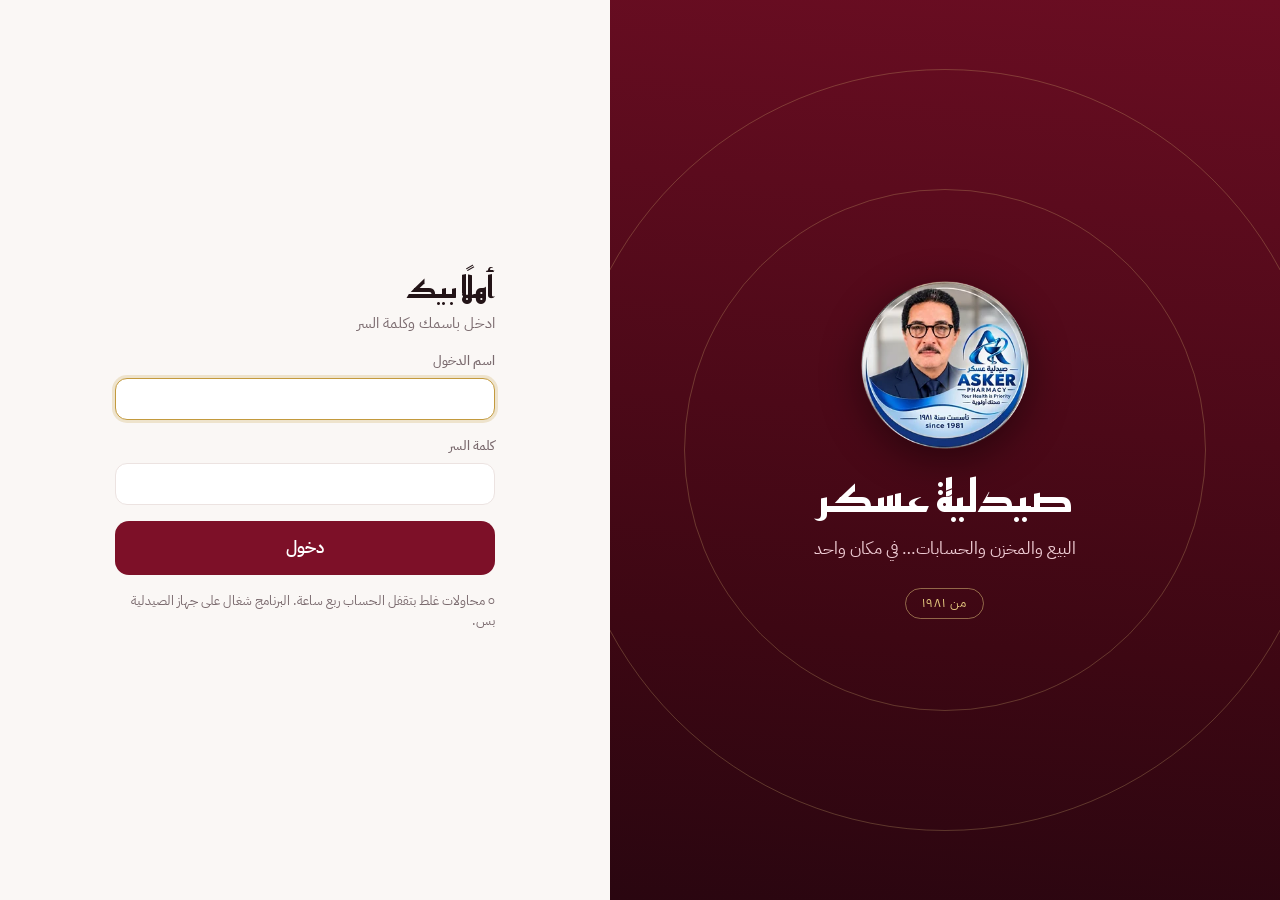
==== commit f394bcd3: "Use the pharmacy logo for the desktop icon and inside the program The round Asker Pharmacy logo (sam" ====
--- a/pharmacy-system/app/index.html
+++ b/pharmacy-system/app/index.html
@@ -1,11 +1,13 @@
 <!doctype html>
-<html lang="ar" dir="rtl">
+<html lang="ar" dir="rtl" translate="no">
 <head>
 <meta charset="utf-8">
 <meta name="viewport" content="width=device-width, initial-scale=1, viewport-fit=cover">
 <meta name="theme-color" content="#6a0d22">
+<meta name="google" content="notranslate">
 <title>صيدلية عسكر</title>
-<link rel="icon" href="data:image/svg+xml,%3Csvg xmlns='http://www.w3.org/2000/svg' viewBox='0 0 64 64'%3E%3Ccircle cx='32' cy='32' r='30' fill='%237d1028' stroke='%23c39a3e' stroke-width='4'/%3E%3Ctext x='32' y='44' font-size='34' text-anchor='middle' fill='%23e3c77e' font-family='serif'%3E%D8%B9%3C/text%3E%3C/svg%3E">
+<link rel="icon" type="image/png" sizes="192x192" href="assets/icon-192.png">
+<link rel="apple-touch-icon" href="assets/apple-touch-180.png">
 <link rel="stylesheet" href="assets/fonts.css">
 <link rel="stylesheet" href="assets/app.css">
 <script>
--- a/pharmacy-system/app/assets/app.css
+++ b/pharmacy-system/app/assets/app.css
@@ -302,7 +302,7 @@
 @media (max-width: 860px) {
   .shell { grid-template-columns: 1fr; }
   .side { display: none; }
-  .top { padding: 0 14px; } .top .clock { display: none; }
+  .top { padding: 0 14px; } .top .clock, .omni kbd { display: none; }
   .page { padding: 18px 14px 96px; }
   .head h1 { font-size: 24px; }
   .bottom-nav { display: grid; grid-template-columns: repeat(5, 1fr); position: fixed; inset: auto 0 0; z-index: 40; background: var(--card); border-top: 1px solid var(--line);
@@ -313,3 +313,36 @@
   .cart-line { grid-template-columns: minmax(0, 1fr) auto; } .cart-line .tot { grid-column: 1; text-align: start; } .cart-line .x { grid-row: 1; grid-column: 2; }
   .register { position: static; }
 }
+
+/* ---------------------------------------------------------------- الكيبورد */
+.kb-sel { outline: 2px solid var(--gold-500) !important; outline-offset: -2px; background: color-mix(in srgb, var(--gold-100) 55%, transparent) !important; border-radius: 10px; }
+tr.kb-sel td { background: color-mix(in srgb, var(--gold-100) 55%, transparent) !important; }
+.cart-line.kb-sel { border-radius: 12px; }
+.nav a .nav-k { margin-inline-start: auto; background: transparent; color: var(--side-muted); border-color: rgba(255,255,255,.18); opacity: .8; }
+.nav a .badge + .nav-k { margin-inline-start: 6px; }
+.kb-help kbd { margin-inline-start: 4px; }
+.fab kbd { background: transparent; }
+.kb-hints { position: fixed; inset: 0; z-index: 90; pointer-events: none; }
+.kb-hints span { position: fixed; transform: translate(0, 0); background: var(--gold-500); color: #2a0610; font: 700 12px/1 var(--f-mono); padding: 3px 5px; border-radius: 6px; box-shadow: 0 2px 6px rgba(0,0,0,.35); border: 1px solid #2a0610; letter-spacing: .5px; direction: ltr; }
+.kb-hints span.dim { opacity: .15; }
+.kb-guide .kb-h { font-size: 14px; color: var(--muted); margin: 14px 0 6px; font-weight: 600; }
+.kb-list { display: grid; gap: 4px; }
+.kb-row { display: grid; grid-template-columns: minmax(130px, auto) 1fr; gap: 12px; align-items: center; padding: 5px 0; border-bottom: 1px solid var(--line-2); font-size: 14px; }
+.kb-keys { display: flex; flex-wrap: wrap; gap: 4px; direction: ltr; justify-content: flex-end; }
+.print-sheet { display: none; }
+@media print {
+  body.printing-sheet * { visibility: hidden !important; }
+  body.printing-sheet .print-sheet, body.printing-sheet .print-sheet * { visibility: visible !important; }
+  body.printing-sheet .print-sheet { display: block; position: absolute; inset: 0 auto auto 0; width: 100%; color: #000; background: #fff; font-family: var(--f-ui); padding: 10mm; }
+  .print-sheet h1 { font-family: var(--f-display); font-size: 22px; margin: 0 0 6px; } .print-sheet h2 { font-size: 15px; margin: 12px 0 4px; }
+  .print-sheet table { width: 100%; border-collapse: collapse; font-size: 12px; } .print-sheet td { border-bottom: 1px solid #ccc; padding: 3px 4px; }
+  .print-sheet kbd { border: 1px solid #555; border-radius: 4px; padding: 0 4px; font-family: monospace; }
+  body.printing-sheet .receipt { display: none; }
+}
+@media (max-width: 860px) { .kb-help, .nav-k { display: none !important; } }
+/* الموبايل: صفوف القوايم بتنزل سطر لو الزراير كتير (مفيش سكرول جانبي) */
+@media (max-width: 640px) { .li { flex-wrap: wrap; row-gap: 6px; } .li .grow { flex: 1 1 55%; } }
+
+/* لوجو الصيدلية (نفس لوجو البوت والمتجر) */
+.logo { width: 48px; height: 48px; border-radius: 50%; flex: none; display: block; box-shadow: 0 2px 10px rgba(0,0,0,.35); }
+.logo-lg { width: 168px; height: 168px; margin: 0 auto 20px; box-shadow: 0 10px 40px rgba(0,0,0,.45); }
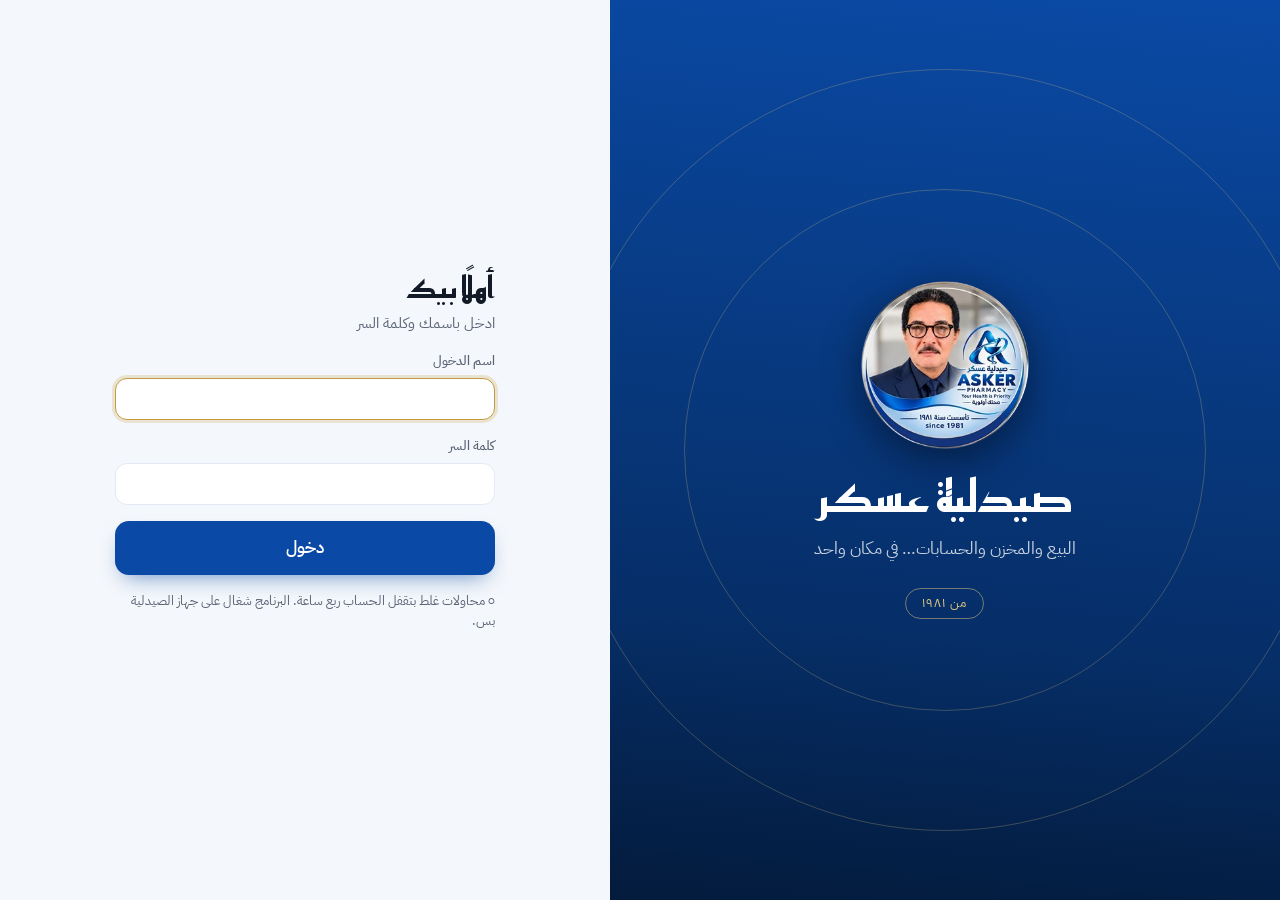
==== commit 8a53a483: "Program colors like the bot and the store: Asker blue by default - assets/theme.js: the bot's 25 col" ====
--- a/pharmacy-system/app/index.html
+++ b/pharmacy-system/app/index.html
@@ -3,17 +3,14 @@
 <head>
 <meta charset="utf-8">
 <meta name="viewport" content="width=device-width, initial-scale=1, viewport-fit=cover">
-<meta name="theme-color" content="#6a0d22">
+<meta name="theme-color" content="#0a4aa6">
 <meta name="google" content="notranslate">
 <title>صيدلية عسكر</title>
 <link rel="icon" type="image/png" sizes="192x192" href="assets/icon-192.png">
 <link rel="apple-touch-icon" href="assets/apple-touch-180.png">
 <link rel="stylesheet" href="assets/fonts.css">
 <link rel="stylesheet" href="assets/app.css">
-<script>
-  // الوضع الليلي/النهاري قبل ما الصفحة ترسم (من غير وميض)
-  try { const t = localStorage.getItem('asker.theme'); if (t) document.documentElement.dataset.theme = t; } catch (e) {}
-</script>
+<script src="assets/theme.js"></script>   <!-- اللون والليلي قبل ما الصفحة ترسم (نفس ألوان البوت والموقع) -->
 </head>
 <body>
 <div id="root"></div>
--- a/pharmacy-system/app/assets/app.css
+++ b/pharmacy-system/app/assets/app.css
@@ -5,38 +5,41 @@
    التخطيط: شريط جانبي أحمر على اليمين، وبحث فوق كل حاجة (Ctrl+K)، والمحتوى على ورق.
    ===================================================================================================== */
 :root {
-  --crimson-950: #2a0610; --crimson-900: #3d0713; --crimson-800: #560a1b; --crimson-700: #6a0d22; --crimson-600: #7d1028;
-  --crimson-500: #9a1834; --crimson-200: #ead2d8; --crimson-100: #f7e9ec; --crimson-50: #fcf6f7;
+  /* اللون الأساسي من theme.js (نفس ألوان البوت والموقع). دي قيم «أزرق عسكر» لحد ما السكريبت يشتغل */
+  --c-main: #0a4aa6; --c-deep: #06306e; --c-ink: #08398a; --c-soft: #e6edf9; --c-line: #c6d5ef; --c-tint: #f3f6fc; --c-tint2: #e6edf9;
+  --glow: 10, 74, 166; --s2-base: #b8862b;
+  /* الأسامي القديمة (crimson-*) فضلت عشان الشاشات، بس قيمتها من اللون المختار */
+  --crimson-950: color-mix(in srgb, var(--c-deep) 58%, #000); --crimson-900: color-mix(in srgb, var(--c-deep) 80%, #000);
+  --crimson-800: var(--c-deep); --crimson-700: color-mix(in srgb, var(--c-main) 84%, #000); --crimson-600: var(--c-main);
+  --crimson-500: color-mix(in srgb, var(--c-main) 86%, #fff); --crimson-200: var(--c-line); --crimson-100: var(--c-soft); --crimson-50: var(--c-tint);
+  --accent-ink: var(--c-ink);
   --gold-600: #9c7426; --gold-500: #c39a3e; --gold-300: #e3c77e; --gold-100: #f8efd9;
-  --paper: #faf7f5; --card: #ffffff; --card-2: #fdfbfa; --ink: #231417; --ink-2: #4a383c; --muted: #7a6a6e; --line: #ece3e1; --line-2: #f3ecea;
+  --paper: var(--c-tint); --card: #ffffff; --card-2: color-mix(in srgb, var(--c-tint) 55%, #fff);
+  --ink: #131a27; --ink-2: #39404f; --muted: #5b6475;
+  --line: color-mix(in srgb, var(--c-line) 55%, #fff); --line-2: color-mix(in srgb, var(--c-line) 28%, #fff);
   --good: #1d6f48; --good-bg: #e2f2e9; --warn: #8a5a00; --warn-bg: #fbefd6; --bad: #a3162f; --bad-bg: #fbe3e7; --info: #1f5f8b; --info-bg: #e2edf6;
-  --s1: #9a1834; --s2: #b8862b;                                  /* ألوان الرسوم (اتأكدت بالـ validator) */
-  --side-bg: linear-gradient(185deg, #6a0d22 0%, #3d0713 70%, #2a0610 100%); --side-ink: #f6e7ea; --side-muted: #d4aeb6;
-  --shadow-1: 0 1px 2px rgba(61, 7, 19, .06), 0 2px 8px rgba(61, 7, 19, .05);
-  --shadow-2: 0 10px 30px rgba(61, 7, 19, .14), 0 2px 6px rgba(61, 7, 19, .06);
+  --s1: var(--c-main); --s2: var(--s2-base);                     /* ألوان الرسوم */
+  --side-bg: linear-gradient(185deg, var(--c-main) 0%, var(--c-deep) 70%, var(--crimson-950) 100%); --side-ink: #ffffff; --side-muted: rgba(255,255,255,.72);
+  --on-c: #ffffff; --on-c-2: rgba(255,255,255,.78); --on-c-3: rgba(255,255,255,.62);
+  --shadow-1: 0 1px 2px rgba(15, 23, 42, .05), 0 1px 3px rgba(15, 23, 42, .06);
+  --shadow-2: 0 12px 32px -14px rgba(15, 23, 42, .22), 0 2px 6px -2px rgba(15, 23, 42, .06);
+  --shadow-acc: 0 10px 22px -10px rgba(var(--glow), .65);
   --f-ui: 'IBM Plex Sans Arabic', 'Segoe UI', Tahoma, system-ui, sans-serif;
   --f-display: 'Reem Kufi', 'IBM Plex Sans Arabic', 'Segoe UI', Tahoma, serif;
   --f-mono: 'IBM Plex Mono', Consolas, monospace;
   --r: 16px; --r-sm: 10px; --side-w: 252px; --top-h: 68px;
   color-scheme: light;
 }
-@media (prefers-color-scheme: dark) { :root:not([data-theme="light"]) {
-  --paper: #140d0f; --card: #1e1517; --card-2: #23191c; --ink: #f4eaec; --ink-2: #dccbcf; --muted: #ad999e; --line: #33262a; --line-2: #2a1f22;
-  --crimson-100: #3a1f26; --crimson-200: #55313b; --crimson-50: #24171a; --gold-100: #3a2d12;
+/* الليلي: بس لما يتختار (زي البوت والموقع)، والخلفية والكروت من نفس اللون */
+:root[data-theme="dark"] {
+  --paper: var(--c-tint); --card: var(--c-tint2); --card-2: color-mix(in srgb, var(--c-tint2) 88%, #fff);
+  --ink: #e9edf5; --ink-2: #c9cfdb; --muted: #9aa3b5; --line: rgba(255, 255, 255, .10); --line-2: rgba(255, 255, 255, .06);
+  --gold-100: #3a2d12;
   --good: #7fd6a6; --good-bg: #163326; --warn: #f1c86f; --warn-bg: #3a2c10; --bad: #ff9aab; --bad-bg: #401a22; --info: #8cc4ef; --info-bg: #142a3b;
-  --s1: #e0607a; --s2: #b08a3a; --side-bg: linear-gradient(185deg, #3d0713 0%, #1d0409 100%);
-  --shadow-1: 0 1px 2px rgba(0,0,0,.4); --shadow-2: 0 10px 30px rgba(0,0,0,.5); color-scheme: dark;
-} }
-:root[data-theme="dark"] {
-  --paper: #140d0f; --card: #1e1517; --card-2: #23191c; --ink: #f4eaec; --ink-2: #dccbcf; --muted: #ad999e; --line: #33262a; --line-2: #2a1f22;
-  --crimson-100: #3a1f26; --crimson-200: #55313b; --crimson-50: #24171a; --gold-100: #3a2d12;
-  --good: #7fd6a6; --good-bg: #163326; --warn: #f1c86f; --warn-bg: #3a2c10; --bad: #ff9aab; --bad-bg: #401a22; --info: #8cc4ef; --info-bg: #142a3b;
-  --s1: #e0607a; --s2: #b08a3a; --side-bg: linear-gradient(185deg, #3d0713 0%, #1d0409 100%);
-  --shadow-1: 0 1px 2px rgba(0,0,0,.4); --shadow-2: 0 10px 30px rgba(0,0,0,.5); color-scheme: dark;
-}
-:root { --accent-ink: var(--crimson-600); }
-@media (prefers-color-scheme: dark) { :root:not([data-theme="light"]) { --accent-ink: #f2a7b6; } }
-:root[data-theme="dark"] { --accent-ink: #f2a7b6; }
+  --s1: color-mix(in srgb, var(--c-main) 72%, #fff); --s2: color-mix(in srgb, var(--s2-base) 92%, #000);
+  --side-bg: linear-gradient(185deg, var(--c-deep) 0%, color-mix(in srgb, var(--c-deep) 45%, #000) 100%);
+  --shadow-1: 0 1px 2px rgba(0,0,0,.4); --shadow-2: 0 14px 34px -16px rgba(0,0,0,.7), 0 1px 0 rgba(255,255,255,.04) inset; color-scheme: dark;
+}
 
 * { box-sizing: border-box; }
 svg { flex: none; }
@@ -59,7 +62,7 @@
   border-inline-end: 1px solid rgba(195, 154, 62, .35); overflow-y: auto; }
 .brand { display: flex; align-items: center; gap: 12px; padding: 22px 20px 18px; border-bottom: 1px solid rgba(195,154,62,.25); }
 .seal { width: 46px; height: 46px; border-radius: 50%; display: grid; place-items: center; font-family: var(--f-display); font-size: 24px; color: var(--gold-300);
-  background: radial-gradient(circle at 30% 25%, #8e1530, #4a0917); box-shadow: 0 0 0 2px var(--gold-500), 0 0 0 5px rgba(195,154,62,.18); flex: none; }
+  background: var(--grad, linear-gradient(135deg, var(--c-main), var(--c-deep))); box-shadow: 0 0 0 2px var(--gold-500), 0 0 0 5px rgba(195,154,62,.18); flex: none; }
 .brand b { display: block; font-family: var(--f-display); font-weight: 600; font-size: 19px; letter-spacing: .2px; }
 .brand small { color: var(--side-muted); font-size: 12px; }
 .nav { padding: 12px 10px; display: grid; gap: 2px; }
@@ -69,7 +72,7 @@
 .nav a:hover { background: rgba(255,255,255,.07); }
 .nav a.on { background: rgba(255,255,255,.12); }
 .nav a.on::before { content: ""; position: absolute; inset-inline-start: -10px; top: 9px; bottom: 9px; width: 3px; border-radius: 3px; background: var(--gold-500); }
-.nav a .badge { margin-inline-start: auto; background: var(--gold-500); color: #2a0610; font-size: 11px; font-weight: 700; padding: 0 7px; border-radius: 99px; }
+.nav a .badge { margin-inline-start: auto; background: var(--gold-500); color: #241a06; font-size: 11px; font-weight: 700; padding: 0 7px; border-radius: 99px; }
 .side-foot { margin-top: auto; padding: 14px; border-top: 1px solid rgba(195,154,62,.25); display: grid; gap: 10px; }
 .me { display: flex; align-items: center; gap: 10px; }
 .avatar { width: 36px; height: 36px; border-radius: 50%; background: rgba(255,255,255,.14); display: grid; place-items: center; font-weight: 700; flex: none; }
@@ -118,7 +121,7 @@
 .kpi .spark { position: absolute; inset-inline-end: 16px; top: 16px; width: 110px; height: 36px; opacity: .95; }
 .kpi .l svg { width: 16px; height: 16px; }
 .kpi.hero { background: linear-gradient(160deg, var(--crimson-600), var(--crimson-900)); color: #fff; border-color: transparent; }
-.kpi.hero .l, .kpi.hero .f, .kpi.hero .v small { color: #f0cdd5; }
+.kpi.hero .l, .kpi.hero .f, .kpi.hero .v small { color: var(--on-c-2); }
 .kpi.hero::after { content: ""; position: absolute; inset: auto -40px -60px auto; width: 180px; height: 180px; border-radius: 50%; border: 1px solid rgba(227,199,126,.35); }
 
 .pill { display: inline-flex; align-items: center; gap: 5px; padding: 1px 9px; border-radius: 99px; font-size: 12px; font-weight: 600; white-space: nowrap; }
@@ -134,7 +137,7 @@
   background: var(--crimson-600); color: #fff; font-weight: 600; white-space: nowrap; transition: transform .06s, background .15s; }
 .btn:hover { background: var(--crimson-700); } .btn:active { transform: translateY(1px); }
 .btn.ghost { background: var(--crimson-100); color: var(--accent-ink); } .btn.ghost:hover { background: var(--crimson-200); }
-.btn.gold { background: var(--gold-500); color: #2a0610; } .btn.gold:hover { background: var(--gold-300); }
+.btn.gold { background: var(--gold-500); color: #241a06; } .btn.gold:hover { background: var(--gold-300); }
 .btn.quiet { background: transparent; color: var(--ink-2); border-color: var(--line); } .btn.quiet:hover { background: var(--card-2); }
 .btn.ok { background: var(--good); } .btn.sm { min-height: 32px; padding: 0 11px; font-size: 13px; border-radius: 10px; }
 .btn.lg { min-height: 54px; font-size: 17px; border-radius: 14px; }
@@ -223,18 +226,18 @@
 .cart-line .x:hover { color: var(--bad); background: var(--bad-bg); }
 .register { position: sticky; top: calc(var(--top-h) + 16px); background: linear-gradient(170deg, var(--crimson-800), var(--crimson-950)); color: #fff; border-radius: 20px; padding: 20px; box-shadow: var(--shadow-2); }
 .register .total { text-align: center; padding: 14px 0 18px; border-bottom: 1px dashed rgba(227,199,126,.4); }
-.register .total small { color: #e9c3cb; font-size: 13px; letter-spacing: .5px; }
+.register .total small { color: var(--on-c-2); font-size: 13px; letter-spacing: .5px; }
 .register .total b { display: block; font-family: var(--f-display); font-size: 52px; line-height: 1.1; color: var(--gold-300); font-variant-numeric: tabular-nums; letter-spacing: 1px; }
-.register .rows { display: grid; gap: 8px; padding: 14px 0; font-size: 14px; color: #f3d9de; }
+.register .rows { display: grid; gap: 8px; padding: 14px 0; font-size: 14px; color: var(--on-c-2); }
 .register .rows .row { justify-content: space-between; }
 .register .input { background: rgba(255,255,255,.08); border-color: rgba(255,255,255,.18); color: #fff; }
-.register .input::placeholder { color: #d4aeb6; }
+.register .input::placeholder { color: var(--on-c-3); }
 .register .pay { display: grid; grid-template-columns: 1fr 1fr; gap: 8px; margin-top: 10px; }
 .register .pay button { min-height: 50px; border-radius: 14px; border: 1px solid rgba(255,255,255,.2); background: rgba(255,255,255,.06); color: #fff; font-weight: 600; display: grid; place-items: center; line-height: 1.2; }
-.register .pay button small { color: #d4aeb6; font-family: var(--f-mono); font-size: 11px; font-weight: 400; }
-.register .pay button.on { background: var(--gold-500); border-color: var(--gold-500); color: #2a0610; }
+.register .pay button small { color: var(--on-c-3); font-family: var(--f-mono); font-size: 11px; font-weight: 400; }
+.register .pay button.on { background: var(--gold-500); border-color: var(--gold-500); color: #241a06; }
 .register .pay button.on small { color: #4a3510; }
-.register .done { width: 100%; margin-top: 12px; min-height: 58px; font-size: 18px; border-radius: 16px; background: var(--gold-500); color: #2a0610; border: 0; font-weight: 700; }
+.register .done { width: 100%; margin-top: 12px; min-height: 58px; font-size: 18px; border-radius: 16px; background: var(--gold-500); color: #241a06; border: 0; font-weight: 700; }
 .register .done:hover { background: var(--gold-300); } .register .done[disabled] { opacity: .45; }
 .cust-box { background: rgba(255,255,255,.07); border: 1px solid rgba(255,255,255,.14); border-radius: 14px; padding: 10px 12px; margin-top: 10px; }
 .cust-box .meter { background: rgba(255,255,255,.15); margin-top: 6px; }
@@ -243,7 +246,7 @@
 .outbox { background: var(--warn-bg); color: var(--warn); border-radius: 12px; padding: 8px 12px; font-size: 13px; font-weight: 600; }
 
 /* ---------------------------------------------------------------- نوافذ */
-.modal { position: fixed; inset: 0; z-index: 60; background: rgba(20, 6, 10, .45); backdrop-filter: blur(3px); display: grid; place-items: center; padding: 16px; }
+.modal { position: fixed; inset: 0; z-index: 60; background: rgba(10, 15, 30, .45); backdrop-filter: blur(3px); display: grid; place-items: center; padding: 16px; }
 .modal-card { background: var(--card); border-radius: 20px; width: min(560px, 100%); max-height: 88vh; overflow: auto; box-shadow: var(--shadow-2); animation: pop .18s ease both; }
 .modal-card.wide { width: min(980px, 100%); }
 @keyframes pop { from { opacity: 0; transform: scale(.97) translateY(6px); } }
@@ -278,7 +281,7 @@
 .login .art::before { width: 520px; height: 520px; } .login .art::after { width: 760px; height: 760px; }
 .login .art .inner { position: relative; text-align: center; z-index: 1; }
 .login .art .seal { width: 108px; height: 108px; font-size: 56px; margin: 0 auto 22px; }
-.login .art h1 { font-family: var(--f-display); font-size: 44px; font-weight: 600; } .login .art p { color: #f0cdd5; font-size: 17px; margin: 8px 0 0; }
+.login .art h1 { font-family: var(--f-display); font-size: 44px; font-weight: 600; } .login .art p { color: var(--on-c-2); font-size: 17px; margin: 8px 0 0; }
 .login .art .since { display: inline-block; margin-top: 26px; color: var(--gold-300); border: 1px solid rgba(227,199,126,.5); border-radius: 99px; padding: 4px 16px; font-size: 13px; letter-spacing: 1px; }
 .login form { align-self: center; justify-self: center; width: min(380px, 100% - 40px); display: grid; gap: 16px; }
 .login form h2 { font-family: var(--f-display); font-size: 30px; font-weight: 600; }
@@ -323,7 +326,7 @@
 .kb-help kbd { margin-inline-start: 4px; }
 .fab kbd { background: transparent; }
 .kb-hints { position: fixed; inset: 0; z-index: 90; pointer-events: none; }
-.kb-hints span { position: fixed; transform: translate(0, 0); background: var(--gold-500); color: #2a0610; font: 700 12px/1 var(--f-mono); padding: 3px 5px; border-radius: 6px; box-shadow: 0 2px 6px rgba(0,0,0,.35); border: 1px solid #2a0610; letter-spacing: .5px; direction: ltr; }
+.kb-hints span { position: fixed; transform: translate(0, 0); background: var(--gold-500); color: #241a06; font: 700 12px/1 var(--f-mono); padding: 3px 5px; border-radius: 6px; box-shadow: 0 2px 6px rgba(0,0,0,.35); border: 1px solid #2a0610; letter-spacing: .5px; direction: ltr; }
 .kb-hints span.dim { opacity: .15; }
 .kb-guide .kb-h { font-size: 14px; color: var(--muted); margin: 14px 0 6px; font-weight: 600; }
 .kb-list { display: grid; gap: 4px; }
@@ -346,3 +349,15 @@
 /* لوجو الصيدلية (نفس لوجو البوت والمتجر) */
 .logo { width: 48px; height: 48px; border-radius: 50%; flex: none; display: block; box-shadow: 0 2px 10px rgba(0,0,0,.35); }
 .logo-lg { width: 168px; height: 168px; margin: 0 auto 20px; box-shadow: 0 10px 40px rgba(0,0,0,.45); }
+
+/* توهج خفيف باللون ورا الصفحة (زي البوت والموقع) */
+.main { position: relative; isolation: isolate; }
+.main::before { content: ""; position: fixed; inset: 0; z-index: -1; pointer-events: none;
+  background: radial-gradient(900px 520px at 105% -8%, rgba(var(--glow), .10), transparent 62%), radial-gradient(760px 480px at -12% 108%, rgba(var(--glow), .07), transparent 60%); }
+.btn:not(.ghost):not(.quiet):not(.gold) { box-shadow: var(--shadow-acc); }
+
+/* اختيار اللون */
+.swatches { display: grid; grid-template-columns: repeat(auto-fill, minmax(130px, 1fr)); gap: 8px; }
+.sw { display: flex; align-items: center; gap: 8px; padding: 8px 10px; border-radius: 12px; border: 1px solid var(--line); background: var(--card); color: var(--ink); font-size: 14px; text-align: start; }
+.sw i { width: 22px; height: 22px; border-radius: 50%; flex: none; box-shadow: inset 0 0 0 2px rgba(255,255,255,.35); }
+.sw.on { border-color: var(--c-main); box-shadow: 0 0 0 2px var(--c-main); font-weight: 700; }
